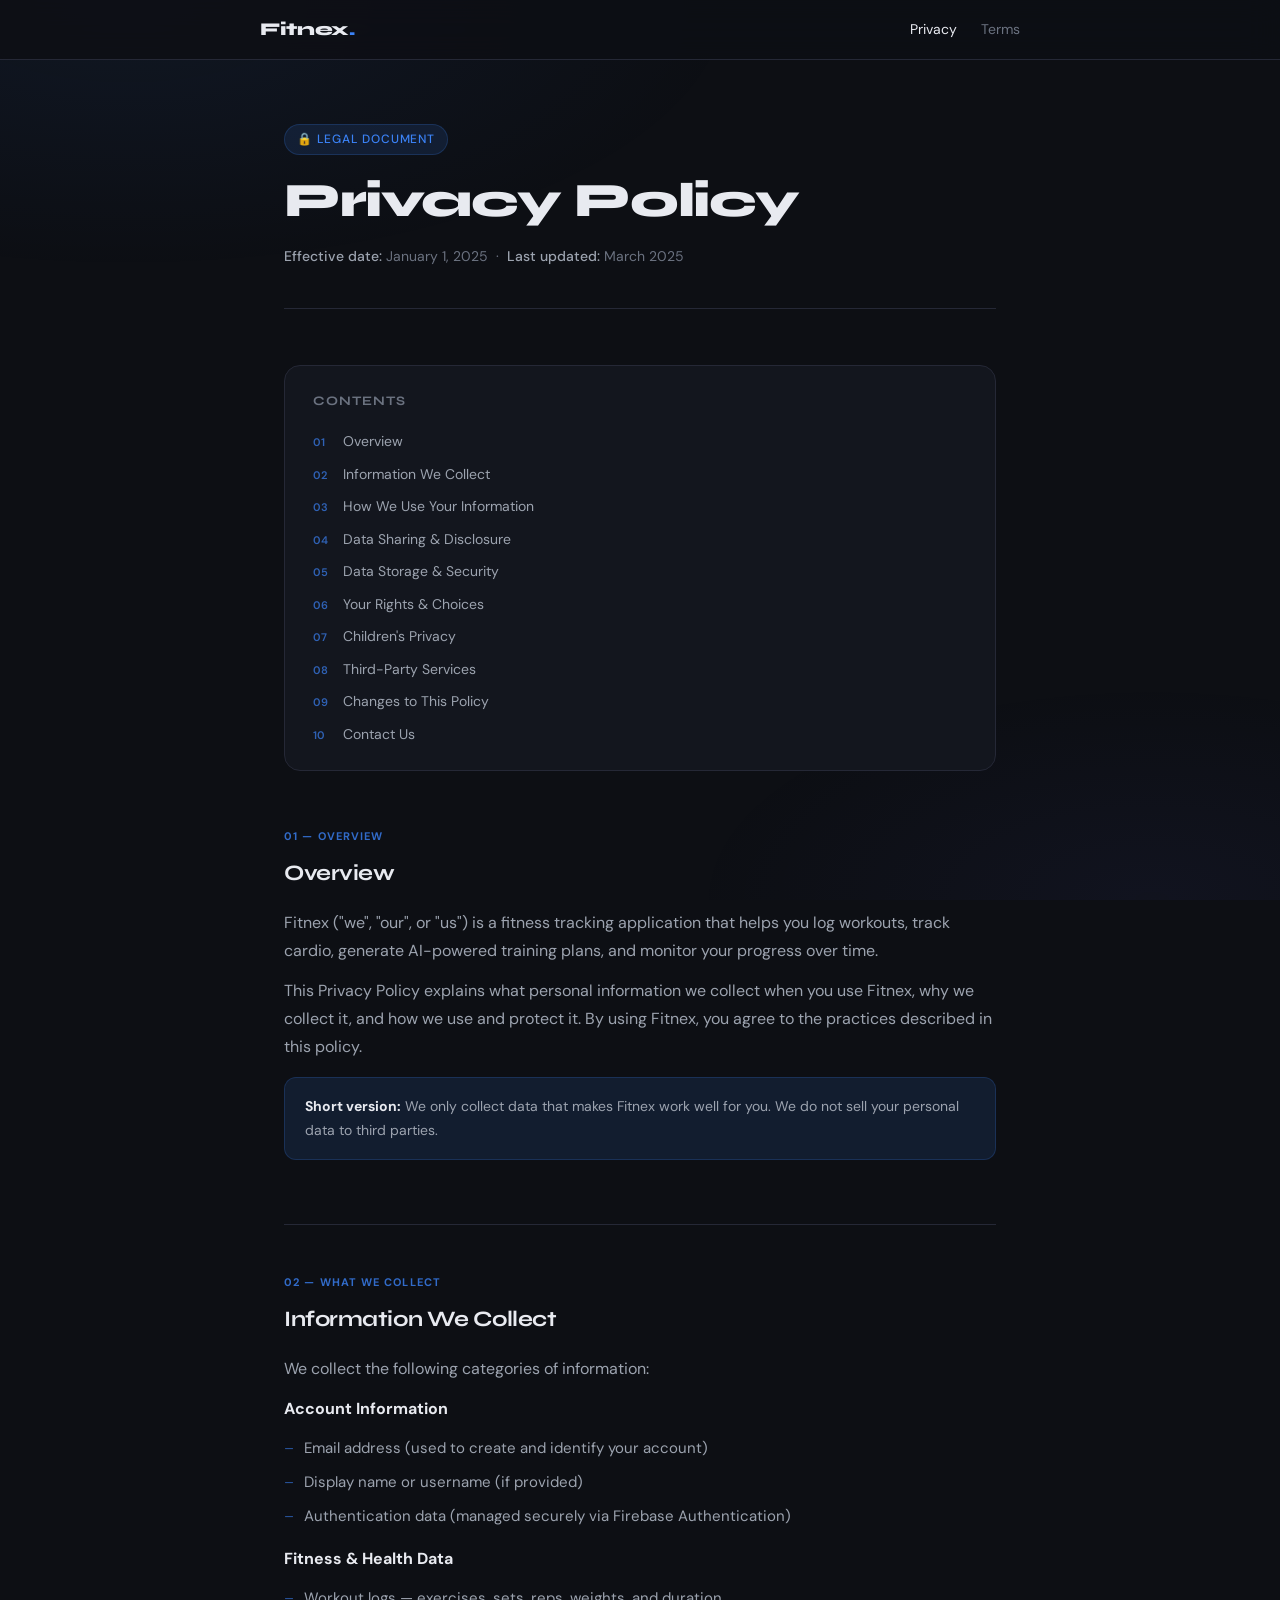
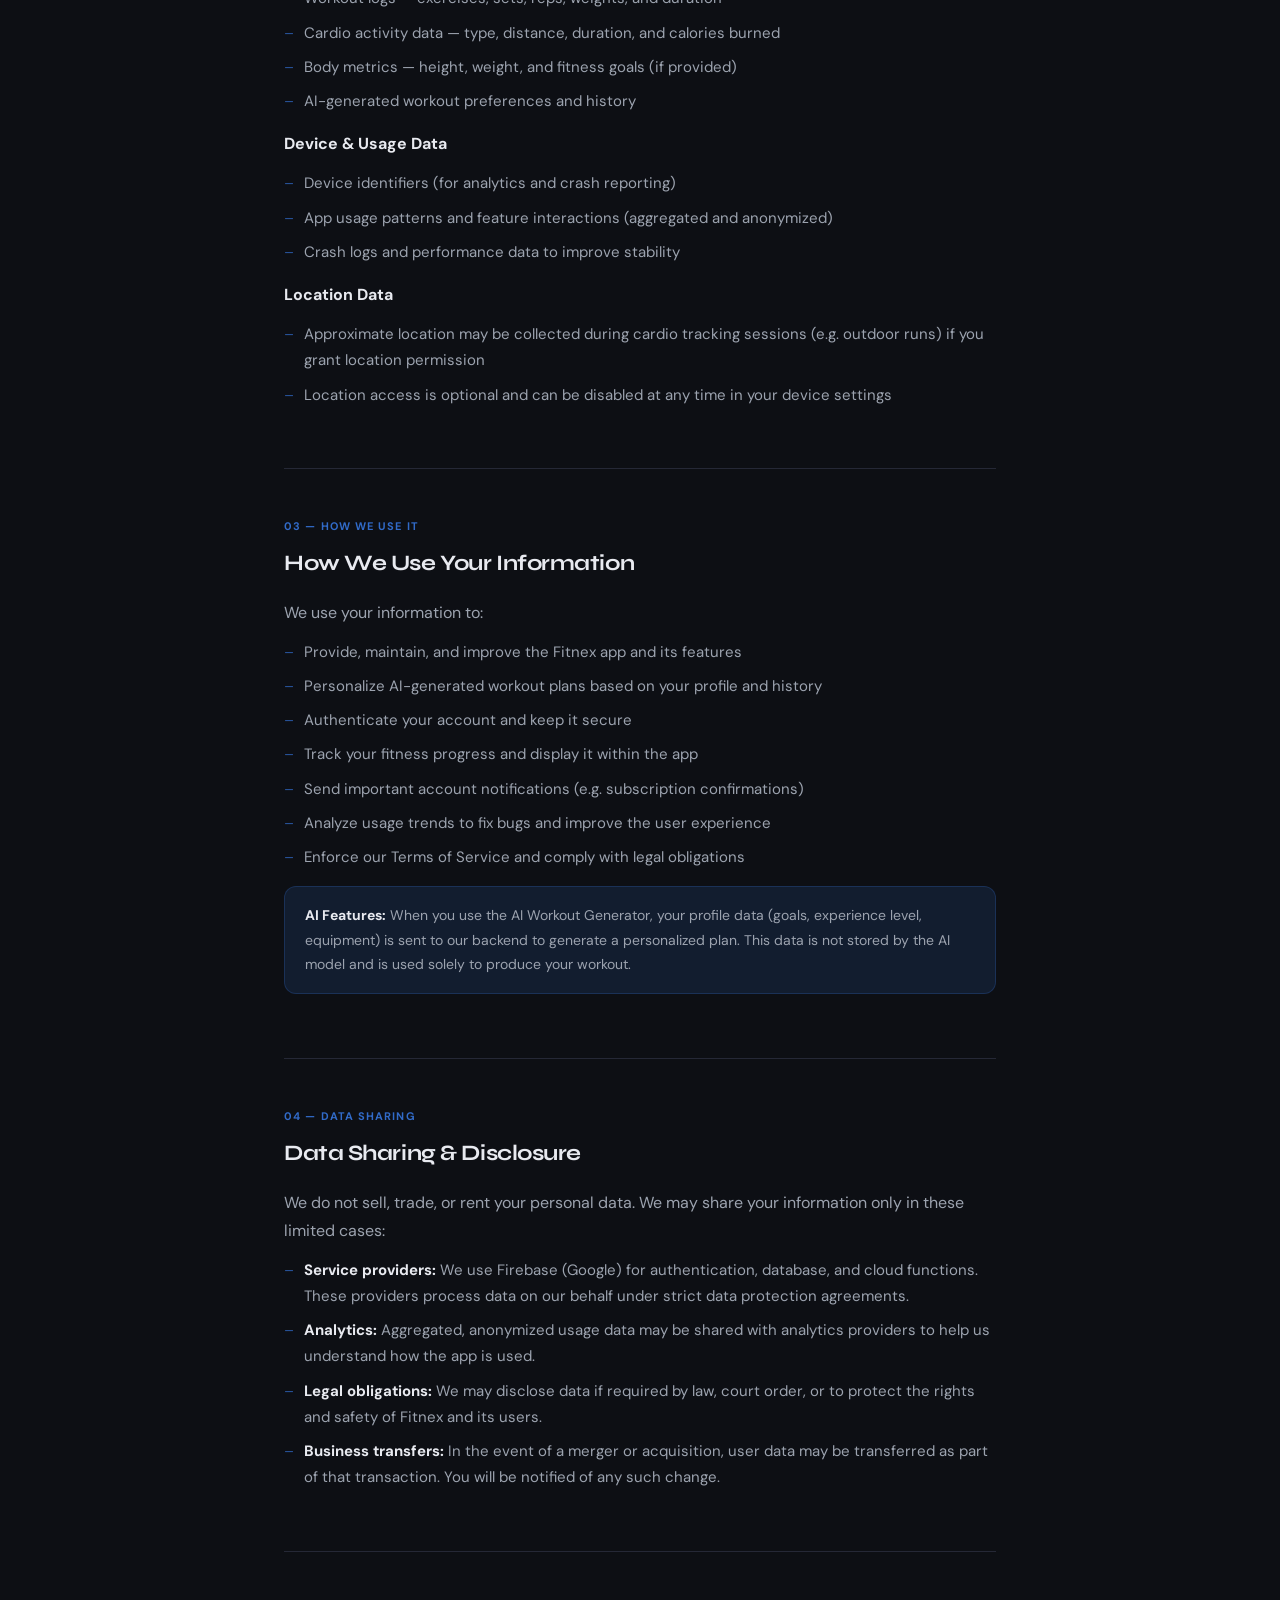
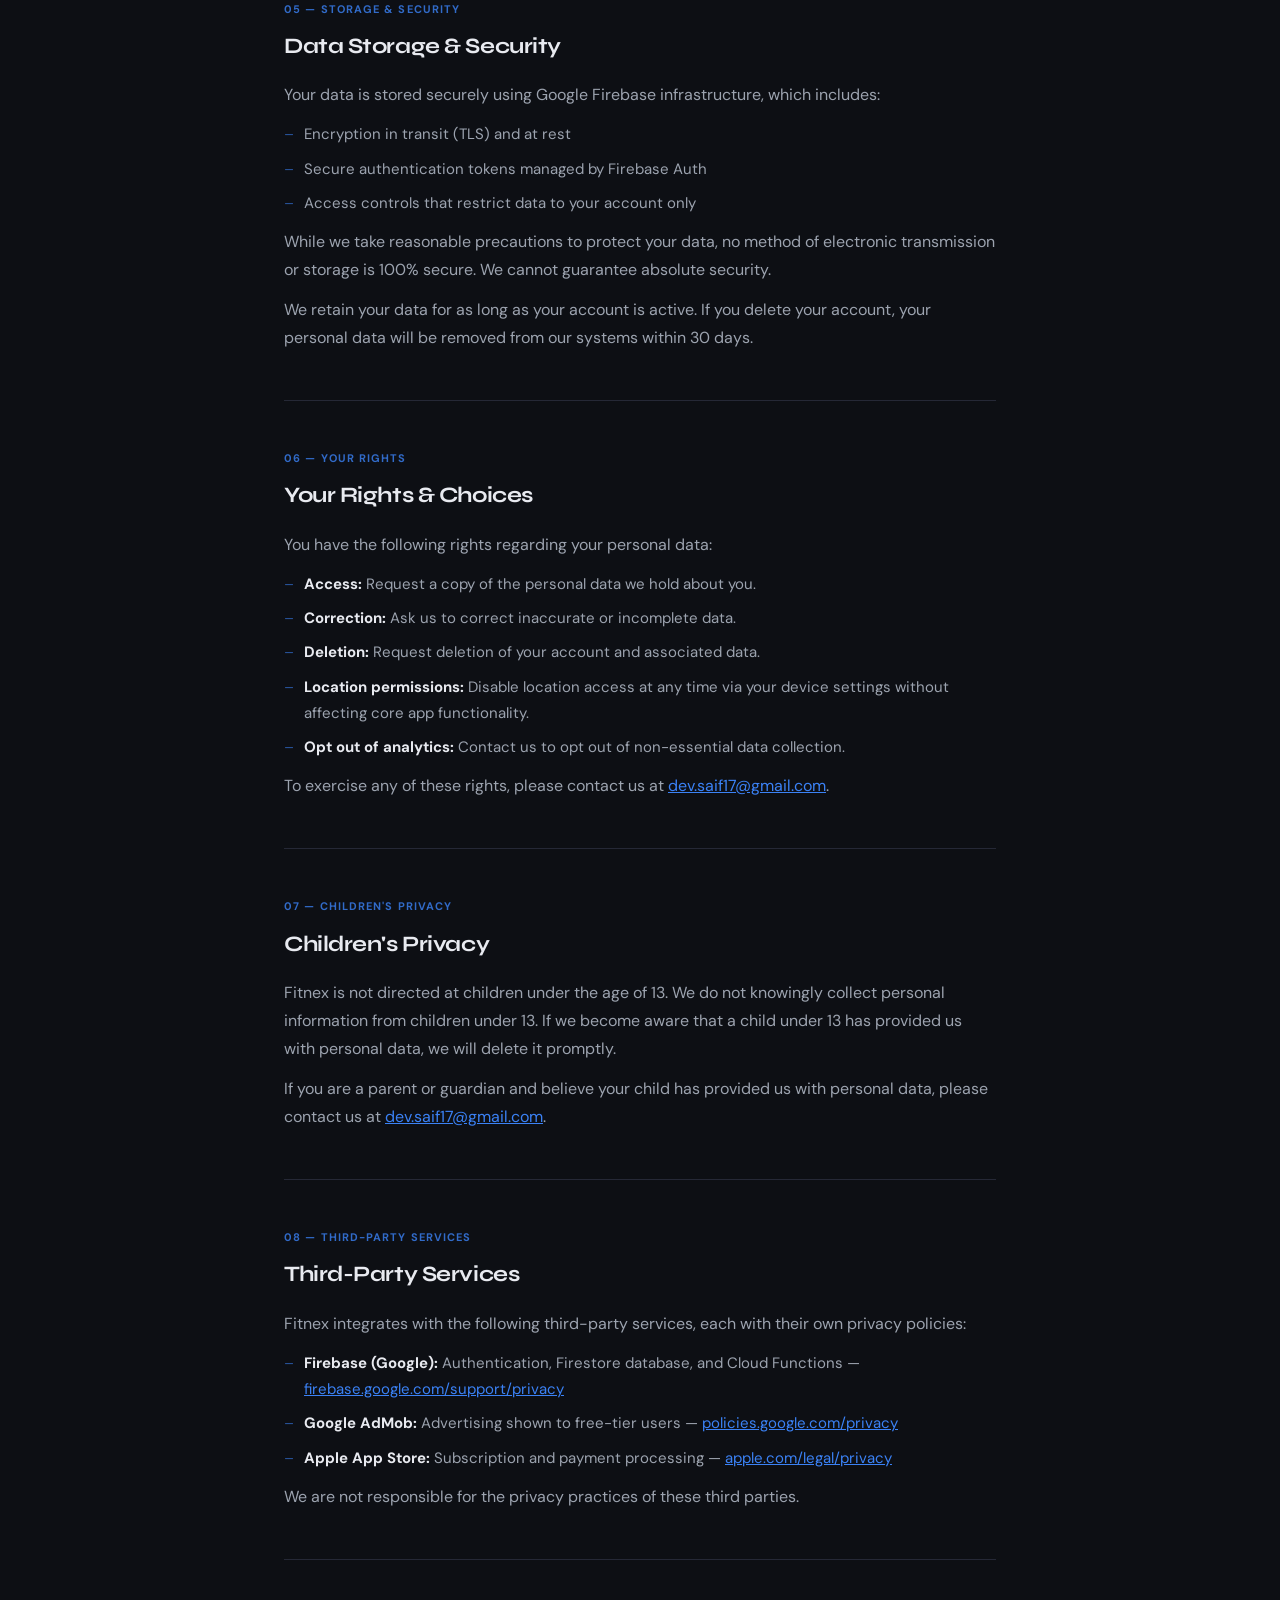
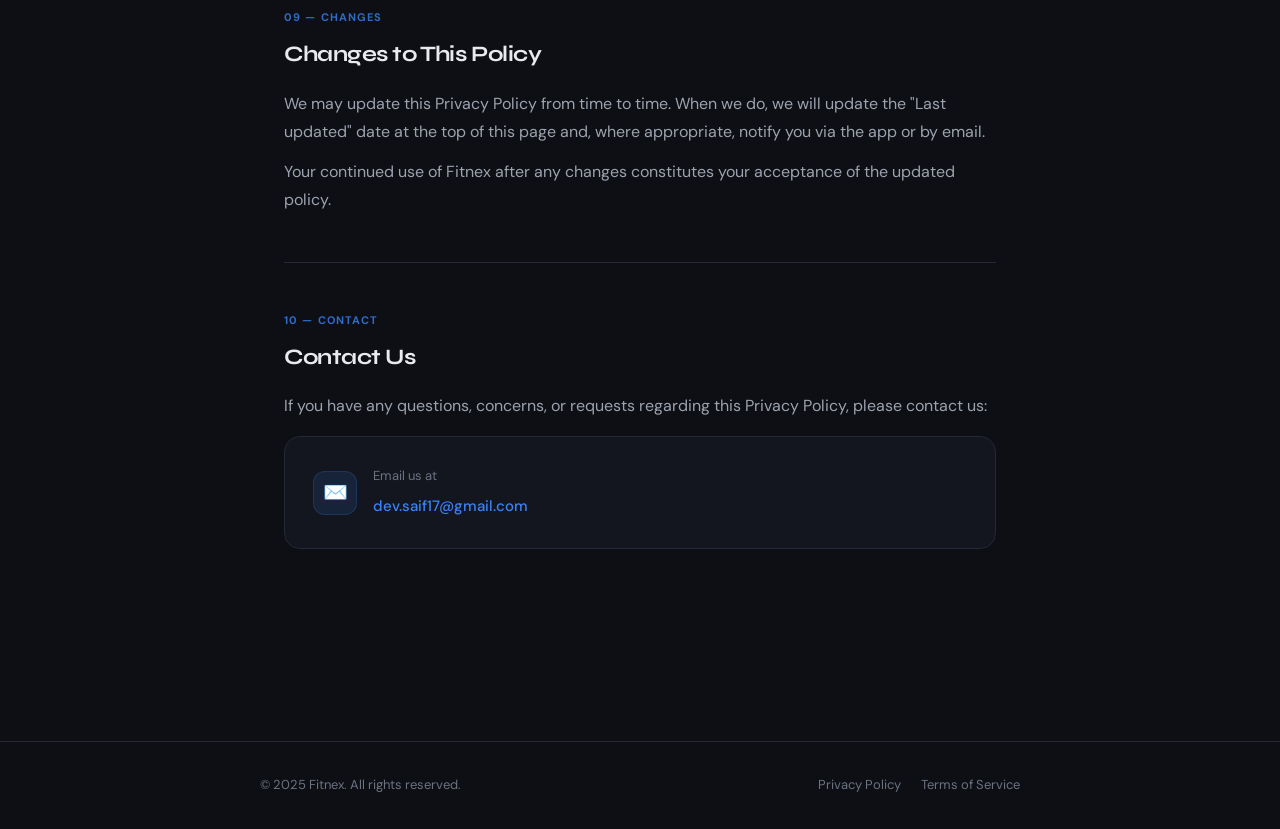
==== privacy-policy.html @ 41514ab8 "Add files via upload" ====
<!DOCTYPE html>
<html lang="en">
<head>
  <meta charset="UTF-8" />
  <meta name="viewport" content="width=device-width, initial-scale=1.0" />
  <title>Privacy Policy — Fitnex</title>
  <meta name="description" content="Fitnex Privacy Policy — how we collect, use, and protect your data." />
  <link rel="stylesheet" href="styles.css" />
</head>
<body>

<nav>
  <a href="index.html" class="nav-brand">Fitnex<span>.</span></a>
  <div class="nav-links">
    <a href="privacy-policy.html" class="active">Privacy</a>
    <a href="terms-of-service.html">Terms</a>
  </div>
</nav>

<main>
  <div class="page-header">
    <div class="tag">🔒 Legal Document</div>
    <h1>Privacy Policy</h1>
    <p class="meta">
      <strong>Effective date:</strong> January 1, 2025 &nbsp;·&nbsp;
      <strong>Last updated:</strong> March 2025
    </p>
  </div>

  <div class="toc">
    <p class="toc-title">Contents</p>
    <ol>
      <li><a href="#overview">Overview</a></li>
      <li><a href="#information-we-collect">Information We Collect</a></li>
      <li><a href="#how-we-use">How We Use Your Information</a></li>
      <li><a href="#data-sharing">Data Sharing &amp; Disclosure</a></li>
      <li><a href="#data-storage">Data Storage &amp; Security</a></li>
      <li><a href="#your-rights">Your Rights &amp; Choices</a></li>
      <li><a href="#children">Children's Privacy</a></li>
      <li><a href="#third-party">Third-Party Services</a></li>
      <li><a href="#changes">Changes to This Policy</a></li>
      <li><a href="#contact">Contact Us</a></li>
    </ol>
  </div>

  <!-- 1. Overview -->
  <div class="section" id="overview">
    <span class="section-number">01 — Overview</span>
    <h2>Overview</h2>
    <p>Fitnex ("we", "our", or "us") is a fitness tracking application that helps you log workouts, track cardio, generate AI-powered training plans, and monitor your progress over time.</p>
    <p>This Privacy Policy explains what personal information we collect when you use Fitnex, why we collect it, and how we use and protect it. By using Fitnex, you agree to the practices described in this policy.</p>
    <div class="highlight-box">
      <strong>Short version:</strong> We only collect data that makes Fitnex work well for you. We do not sell your personal data to third parties.
    </div>
  </div>

  <!-- 2. Information We Collect -->
  <div class="section" id="information-we-collect">
    <span class="section-number">02 — What We Collect</span>
    <h2>Information We Collect</h2>
    <p>We collect the following categories of information:</p>

    <p><strong style="color: var(--text);">Account Information</strong></p>
    <ul>
      <li>Email address (used to create and identify your account)</li>
      <li>Display name or username (if provided)</li>
      <li>Authentication data (managed securely via Firebase Authentication)</li>
    </ul>

    <p style="margin-top:16px;"><strong style="color: var(--text);">Fitness &amp; Health Data</strong></p>
    <ul>
      <li>Workout logs — exercises, sets, reps, weights, and duration</li>
      <li>Cardio activity data — type, distance, duration, and calories burned</li>
      <li>Body metrics — height, weight, and fitness goals (if provided)</li>
      <li>AI-generated workout preferences and history</li>
    </ul>

    <p style="margin-top:16px;"><strong style="color: var(--text);">Device &amp; Usage Data</strong></p>
    <ul>
      <li>Device identifiers (for analytics and crash reporting)</li>
      <li>App usage patterns and feature interactions (aggregated and anonymized)</li>
      <li>Crash logs and performance data to improve stability</li>
    </ul>

    <p style="margin-top:16px;"><strong style="color: var(--text);">Location Data</strong></p>
    <ul>
      <li>Approximate location may be collected during cardio tracking sessions (e.g. outdoor runs) if you grant location permission</li>
      <li>Location access is optional and can be disabled at any time in your device settings</li>
    </ul>
  </div>

  <!-- 3. How We Use -->
  <div class="section" id="how-we-use">
    <span class="section-number">03 — How We Use It</span>
    <h2>How We Use Your Information</h2>
    <p>We use your information to:</p>
    <ul>
      <li>Provide, maintain, and improve the Fitnex app and its features</li>
      <li>Personalize AI-generated workout plans based on your profile and history</li>
      <li>Authenticate your account and keep it secure</li>
      <li>Track your fitness progress and display it within the app</li>
      <li>Send important account notifications (e.g. subscription confirmations)</li>
      <li>Analyze usage trends to fix bugs and improve the user experience</li>
      <li>Enforce our Terms of Service and comply with legal obligations</li>
    </ul>
    <div class="highlight-box">
      <strong>AI Features:</strong> When you use the AI Workout Generator, your profile data (goals, experience level, equipment) is sent to our backend to generate a personalized plan. This data is not stored by the AI model and is used solely to produce your workout.
    </div>
  </div>

  <!-- 4. Data Sharing -->
  <div class="section" id="data-sharing">
    <span class="section-number">04 — Data Sharing</span>
    <h2>Data Sharing &amp; Disclosure</h2>
    <p>We do not sell, trade, or rent your personal data. We may share your information only in these limited cases:</p>
    <ul>
      <li><strong style="color:var(--text);">Service providers:</strong> We use Firebase (Google) for authentication, database, and cloud functions. These providers process data on our behalf under strict data protection agreements.</li>
      <li><strong style="color:var(--text);">Analytics:</strong> Aggregated, anonymized usage data may be shared with analytics providers to help us understand how the app is used.</li>
      <li><strong style="color:var(--text);">Legal obligations:</strong> We may disclose data if required by law, court order, or to protect the rights and safety of Fitnex and its users.</li>
      <li><strong style="color:var(--text);">Business transfers:</strong> In the event of a merger or acquisition, user data may be transferred as part of that transaction. You will be notified of any such change.</li>
    </ul>
  </div>

  <!-- 5. Data Storage & Security -->
  <div class="section" id="data-storage">
    <span class="section-number">05 — Storage &amp; Security</span>
    <h2>Data Storage &amp; Security</h2>
    <p>Your data is stored securely using Google Firebase infrastructure, which includes:</p>
    <ul>
      <li>Encryption in transit (TLS) and at rest</li>
      <li>Secure authentication tokens managed by Firebase Auth</li>
      <li>Access controls that restrict data to your account only</li>
    </ul>
    <p>While we take reasonable precautions to protect your data, no method of electronic transmission or storage is 100% secure. We cannot guarantee absolute security.</p>
    <p>We retain your data for as long as your account is active. If you delete your account, your personal data will be removed from our systems within 30 days.</p>
  </div>

  <!-- 6. Your Rights -->
  <div class="section" id="your-rights">
    <span class="section-number">06 — Your Rights</span>
    <h2>Your Rights &amp; Choices</h2>
    <p>You have the following rights regarding your personal data:</p>
    <ul>
      <li><strong style="color:var(--text);">Access:</strong> Request a copy of the personal data we hold about you.</li>
      <li><strong style="color:var(--text);">Correction:</strong> Ask us to correct inaccurate or incomplete data.</li>
      <li><strong style="color:var(--text);">Deletion:</strong> Request deletion of your account and associated data.</li>
      <li><strong style="color:var(--text);">Location permissions:</strong> Disable location access at any time via your device settings without affecting core app functionality.</li>
      <li><strong style="color:var(--text);">Opt out of analytics:</strong> Contact us to opt out of non-essential data collection.</li>
    </ul>
    <p>To exercise any of these rights, please contact us at <a href="mailto:dev.saif17@gmail.com" style="color:var(--accent);">dev.saif17@gmail.com</a>.</p>
  </div>

  <!-- 7. Children -->
  <div class="section" id="children">
    <span class="section-number">07 — Children's Privacy</span>
    <h2>Children's Privacy</h2>
    <p>Fitnex is not directed at children under the age of 13. We do not knowingly collect personal information from children under 13. If we become aware that a child under 13 has provided us with personal data, we will delete it promptly.</p>
    <p>If you are a parent or guardian and believe your child has provided us with personal data, please contact us at <a href="mailto:dev.saif17@gmail.com" style="color:var(--accent);">dev.saif17@gmail.com</a>.</p>
  </div>

  <!-- 8. Third-Party -->
  <div class="section" id="third-party">
    <span class="section-number">08 — Third-Party Services</span>
    <h2>Third-Party Services</h2>
    <p>Fitnex integrates with the following third-party services, each with their own privacy policies:</p>
    <ul>
      <li><strong style="color:var(--text);">Firebase (Google):</strong> Authentication, Firestore database, and Cloud Functions — <a href="https://firebase.google.com/support/privacy" target="_blank" style="color:var(--accent);">firebase.google.com/support/privacy</a></li>
      <li><strong style="color:var(--text);">Google AdMob:</strong> Advertising shown to free-tier users — <a href="https://policies.google.com/privacy" target="_blank" style="color:var(--accent);">policies.google.com/privacy</a></li>
      <li><strong style="color:var(--text);">Apple App Store:</strong> Subscription and payment processing — <a href="https://www.apple.com/legal/privacy/" target="_blank" style="color:var(--accent);">apple.com/legal/privacy</a></li>
    </ul>
    <p>We are not responsible for the privacy practices of these third parties.</p>
  </div>

  <!-- 9. Changes -->
  <div class="section" id="changes">
    <span class="section-number">09 — Changes</span>
    <h2>Changes to This Policy</h2>
    <p>We may update this Privacy Policy from time to time. When we do, we will update the "Last updated" date at the top of this page and, where appropriate, notify you via the app or by email.</p>
    <p>Your continued use of Fitnex after any changes constitutes your acceptance of the updated policy.</p>
  </div>

  <!-- 10. Contact -->
  <div class="section" id="contact">
    <span class="section-number">10 — Contact</span>
    <h2>Contact Us</h2>
    <p>If you have any questions, concerns, or requests regarding this Privacy Policy, please contact us:</p>
    <div class="contact-card">
      <div class="icon">✉️</div>
      <div class="info">
        <p>Email us at</p>
        <a href="mailto:dev.saif17@gmail.com">dev.saif17@gmail.com</a>
      </div>
    </div>
  </div>

</main>

<footer>
  <p>© 2025 Fitnex. All rights reserved.</p>
  <div class="footer-links">
    <a href="privacy-policy.html">Privacy Policy</a>
    <a href="terms-of-service.html">Terms of Service</a>
  </div>
</footer>

</body>
</html>
---- styles.css ----
@import url('https://fonts.googleapis.com/css2?family=Syne:wght@400;600;700;800&family=DM+Sans:wght@300;400;500&display=swap');

:root {
  --bg: #0d0f14;
  --surface: #13161e;
  --surface2: #1a1d27;
  --border: #252836;
  --accent: #3b82f6;
  --accent-dim: rgba(59,130,246,0.12);
  --text: #e8eaf0;
  --text-muted: #6b7280;
  --text-subtle: #9ca3af;
}

*, *::before, *::after { box-sizing: border-box; margin: 0; padding: 0; }

html { scroll-behavior: smooth; }

body {
  background: var(--bg);
  color: var(--text);
  font-family: 'DM Sans', sans-serif;
  font-size: 16px;
  line-height: 1.75;
  min-height: 100vh;
}

/* ── Background mesh ── */
body::before {
  content: '';
  position: fixed;
  inset: 0;
  background:
    radial-gradient(ellipse 80% 50% at 10% 0%, rgba(59,130,246,0.07) 0%, transparent 60%),
    radial-gradient(ellipse 60% 40% at 90% 100%, rgba(99,102,241,0.05) 0%, transparent 60%);
  pointer-events: none;
  z-index: 0;
}

/* ── Nav ── */
nav {
  position: sticky;
  top: 0;
  z-index: 100;
  background: rgba(13,15,20,0.85);
  backdrop-filter: blur(16px);
  border-bottom: 1px solid var(--border);
  padding: 0 max(24px, calc((100% - 760px) / 2));
  height: 60px;
  display: flex;
  align-items: center;
  justify-content: space-between;
}

.nav-brand {
  font-family: 'Syne', sans-serif;
  font-weight: 800;
  font-size: 18px;
  color: var(--text);
  text-decoration: none;
  letter-spacing: -0.02em;
}

.nav-brand span { color: var(--accent); }

.nav-links { display: flex; gap: 24px; }

.nav-links a {
  font-size: 14px;
  color: var(--text-muted);
  text-decoration: none;
  transition: color 0.2s;
}

.nav-links a:hover, .nav-links a.active { color: var(--text); }

/* ── Layout ── */
main {
  position: relative;
  z-index: 1;
  max-width: 760px;
  margin: 0 auto;
  padding: 64px 24px 96px;
}

/* ── Page header ── */
.page-header {
  margin-bottom: 56px;
  padding-bottom: 40px;
  border-bottom: 1px solid var(--border);
}

.page-header .tag {
  display: inline-flex;
  align-items: center;
  gap: 6px;
  font-size: 12px;
  font-weight: 500;
  letter-spacing: 0.08em;
  text-transform: uppercase;
  color: var(--accent);
  background: var(--accent-dim);
  border: 1px solid rgba(59,130,246,0.2);
  border-radius: 100px;
  padding: 4px 12px;
  margin-bottom: 20px;
}

.page-header h1 {
  font-family: 'Syne', sans-serif;
  font-size: clamp(32px, 5vw, 48px);
  font-weight: 800;
  letter-spacing: -0.03em;
  line-height: 1.1;
  color: var(--text);
  margin-bottom: 16px;
}

.page-header .meta {
  font-size: 14px;
  color: var(--text-muted);
}

.page-header .meta strong {
  color: var(--text-subtle);
  font-weight: 500;
}

/* ── TOC ── */
.toc {
  background: var(--surface);
  border: 1px solid var(--border);
  border-radius: 16px;
  padding: 24px 28px;
  margin-bottom: 56px;
}

.toc-title {
  font-family: 'Syne', sans-serif;
  font-size: 13px;
  font-weight: 700;
  letter-spacing: 0.08em;
  text-transform: uppercase;
  color: var(--text-muted);
  margin-bottom: 16px;
}

.toc ol {
  list-style: none;
  counter-reset: toc;
  display: flex;
  flex-direction: column;
  gap: 8px;
}

.toc ol li { counter-increment: toc; }

.toc ol li a {
  display: flex;
  align-items: baseline;
  gap: 10px;
  font-size: 14px;
  color: var(--text-subtle);
  text-decoration: none;
  transition: color 0.2s;
}

.toc ol li a::before {
  content: counter(toc, decimal-leading-zero);
  font-size: 11px;
  font-weight: 600;
  color: var(--accent);
  opacity: 0.7;
  min-width: 20px;
}

.toc ol li a:hover { color: var(--text); }

/* ── Sections ── */
.section {
  margin-bottom: 48px;
  padding-bottom: 48px;
  border-bottom: 1px solid var(--border);
  animation: fadeUp 0.4s ease both;
}

.section:last-child { border-bottom: none; }

@keyframes fadeUp {
  from { opacity: 0; transform: translateY(12px); }
  to   { opacity: 1; transform: translateY(0); }
}

.section-number {
  font-size: 11px;
  font-weight: 700;
  letter-spacing: 0.1em;
  text-transform: uppercase;
  color: var(--accent);
  opacity: 0.8;
  margin-bottom: 8px;
  display: block;
}

.section h2 {
  font-family: 'Syne', sans-serif;
  font-size: 22px;
  font-weight: 700;
  letter-spacing: -0.02em;
  color: var(--text);
  margin-bottom: 16px;
}

.section p {
  color: var(--text-subtle);
  margin-bottom: 12px;
}

.section p:last-child { margin-bottom: 0; }

.section ul, .section ol {
  padding-left: 0;
  list-style: none;
  display: flex;
  flex-direction: column;
  gap: 8px;
  margin: 12px 0;
}

.section ul li, .section ol li {
  color: var(--text-subtle);
  padding-left: 20px;
  position: relative;
  font-size: 15px;
}

.section ul li::before {
  content: '–';
  position: absolute;
  left: 0;
  color: var(--accent);
  opacity: 0.6;
}

.section ol { counter-reset: item; }
.section ol li { counter-increment: item; }
.section ol li::before {
  content: counter(item) '.';
  position: absolute;
  left: 0;
  color: var(--accent);
  opacity: 0.6;
  font-size: 13px;
  font-weight: 600;
}

/* ── Highlight box ── */
.highlight-box {
  background: var(--accent-dim);
  border: 1px solid rgba(59,130,246,0.2);
  border-radius: 12px;
  padding: 16px 20px;
  margin: 16px 0;
  font-size: 14px;
  color: var(--text-subtle);
}

.highlight-box strong { color: var(--text); }

/* ── Contact card ── */
.contact-card {
  background: var(--surface);
  border: 1px solid var(--border);
  border-radius: 16px;
  padding: 28px;
  margin-top: 16px;
  display: flex;
  align-items: center;
  gap: 16px;
}

.contact-card .icon {
  width: 44px;
  height: 44px;
  background: var(--accent-dim);
  border: 1px solid rgba(59,130,246,0.2);
  border-radius: 12px;
  display: flex;
  align-items: center;
  justify-content: center;
  flex-shrink: 0;
  font-size: 20px;
}

.contact-card .info { flex: 1; }

.contact-card .info p {
  font-size: 13px;
  color: var(--text-muted);
  margin-bottom: 4px !important;
}

.contact-card .info a {
  color: var(--accent);
  text-decoration: none;
  font-weight: 500;
  font-size: 15px;
}

.contact-card .info a:hover { text-decoration: underline; }

/* ── Footer ── */
footer {
  position: relative;
  z-index: 1;
  border-top: 1px solid var(--border);
  padding: 32px max(24px, calc((100% - 760px) / 2));
  display: flex;
  align-items: center;
  justify-content: space-between;
  flex-wrap: wrap;
  gap: 12px;
}

footer p { font-size: 13px; color: var(--text-muted); }

footer .footer-links { display: flex; gap: 20px; }

footer .footer-links a {
  font-size: 13px;
  color: var(--text-muted);
  text-decoration: none;
  transition: color 0.2s;
}

footer .footer-links a:hover { color: var(--text); }

/* ── Index page ── */
.hero {
  text-align: center;
  padding: 80px 0 64px;
}

.hero .logo-mark {
  width: 72px;
  height: 72px;
  background: linear-gradient(135deg, var(--accent), #6366f1);
  border-radius: 20px;
  margin: 0 auto 28px;
  display: flex;
  align-items: center;
  justify-content: center;
  font-size: 32px;
  box-shadow: 0 0 40px rgba(59,130,246,0.25);
}

.hero h1 {
  font-family: 'Syne', sans-serif;
  font-size: clamp(36px, 6vw, 56px);
  font-weight: 800;
  letter-spacing: -0.03em;
  margin-bottom: 16px;
}

.hero h1 span { color: var(--accent); }

.hero p {
  font-size: 17px;
  color: var(--text-muted);
  max-width: 440px;
  margin: 0 auto 48px;
}

.doc-grid {
  display: grid;
  grid-template-columns: repeat(auto-fit, minmax(280px, 1fr));
  gap: 20px;
  margin-bottom: 64px;
}

.doc-card {
  background: var(--surface);
  border: 1px solid var(--border);
  border-radius: 20px;
  padding: 32px;
  text-decoration: none;
  color: inherit;
  transition: border-color 0.2s, transform 0.2s, box-shadow 0.2s;
  display: block;
}

.doc-card:hover {
  border-color: rgba(59,130,246,0.4);
  transform: translateY(-3px);
  box-shadow: 0 12px 40px rgba(0,0,0,0.3);
}

.doc-card .card-icon {
  width: 48px;
  height: 48px;
  background: var(--accent-dim);
  border: 1px solid rgba(59,130,246,0.2);
  border-radius: 14px;
  display: flex;
  align-items: center;
  justify-content: center;
  font-size: 22px;
  margin-bottom: 20px;
}

.doc-card h2 {
  font-family: 'Syne', sans-serif;
  font-size: 20px;
  font-weight: 700;
  letter-spacing: -0.02em;
  margin-bottom: 8px;
}

.doc-card p {
  font-size: 14px;
  color: var(--text-muted);
  line-height: 1.6;
  margin-bottom: 24px;
}

.doc-card .card-link {
  font-size: 13px;
  font-weight: 600;
  color: var(--accent);
  display: flex;
  align-items: center;
  gap: 6px;
}

.doc-card .card-link::after { content: '→'; transition: transform 0.2s; }
.doc-card:hover .card-link::after { transform: translateX(4px); }

@media (max-width: 600px) {
  nav { padding: 0 16px; }
  main { padding: 40px 16px 80px; }
  footer { padding: 24px 16px; flex-direction: column; align-items: flex-start; }
}
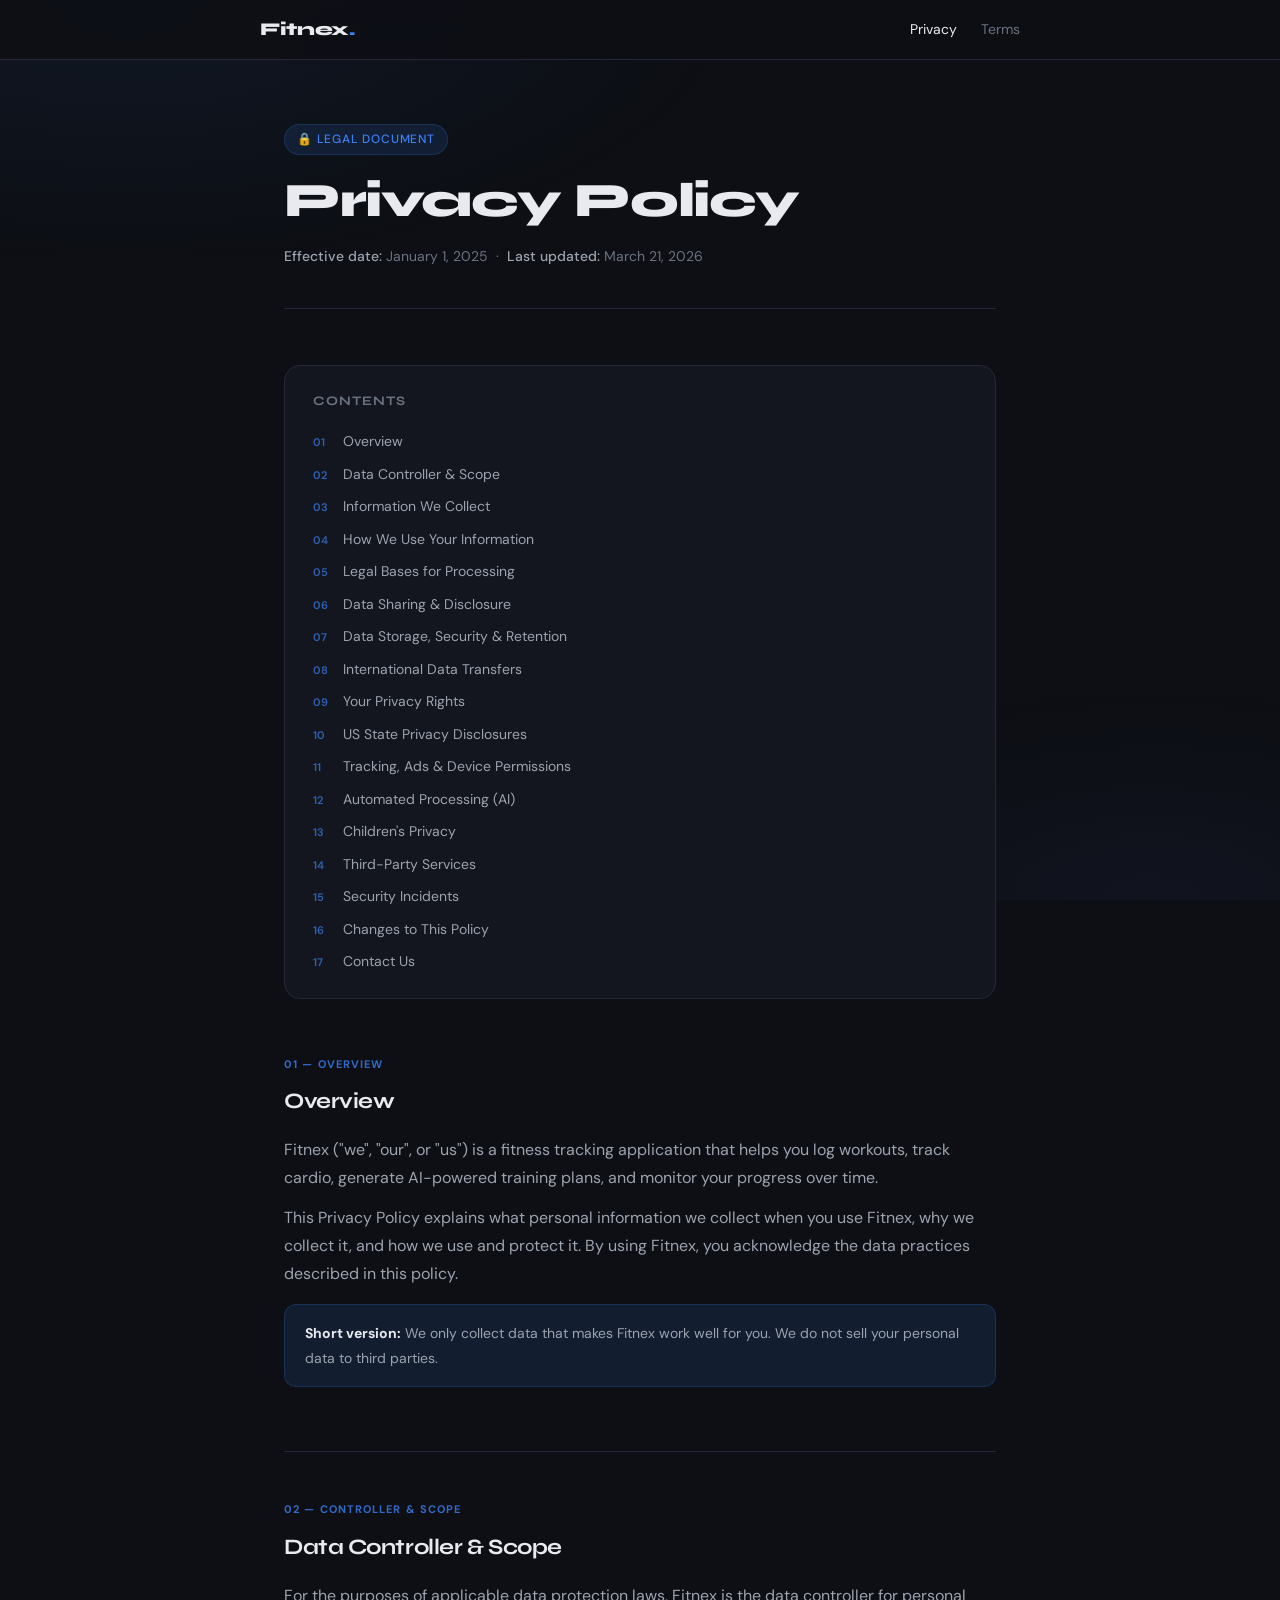
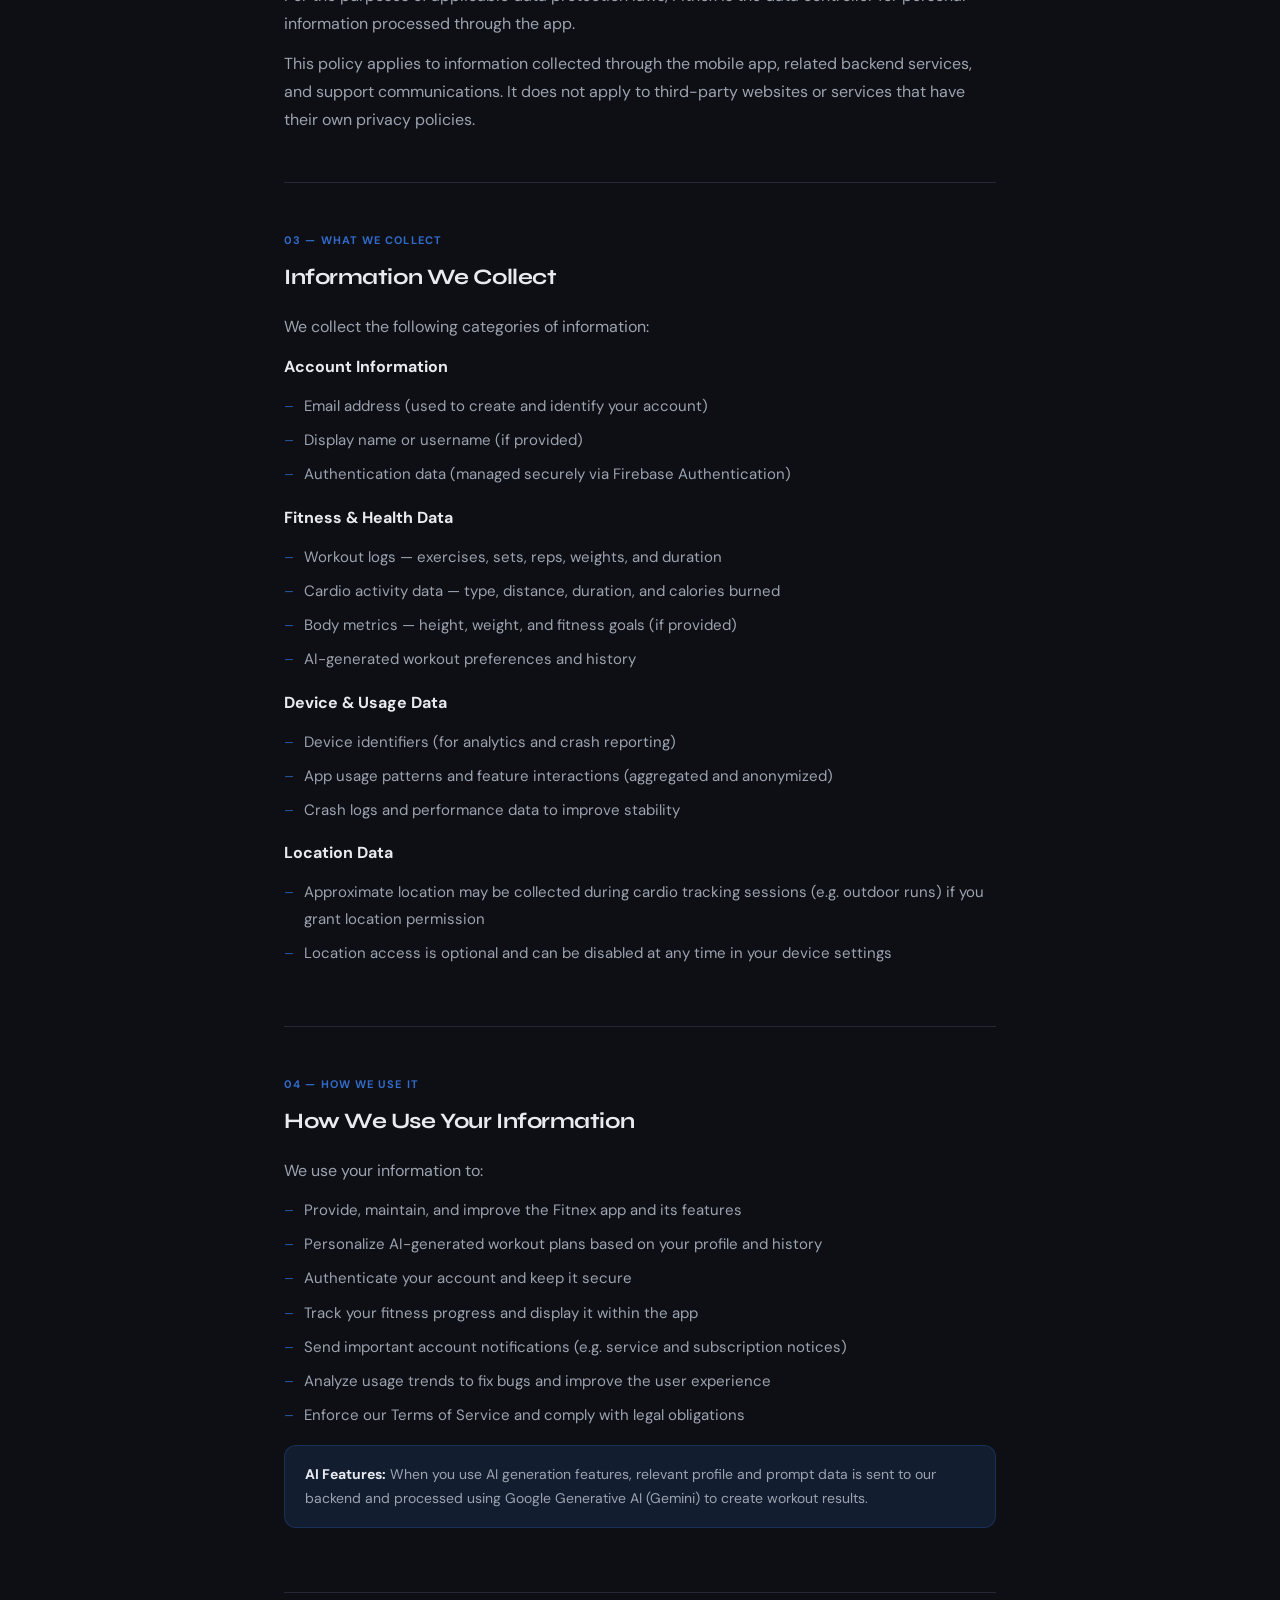
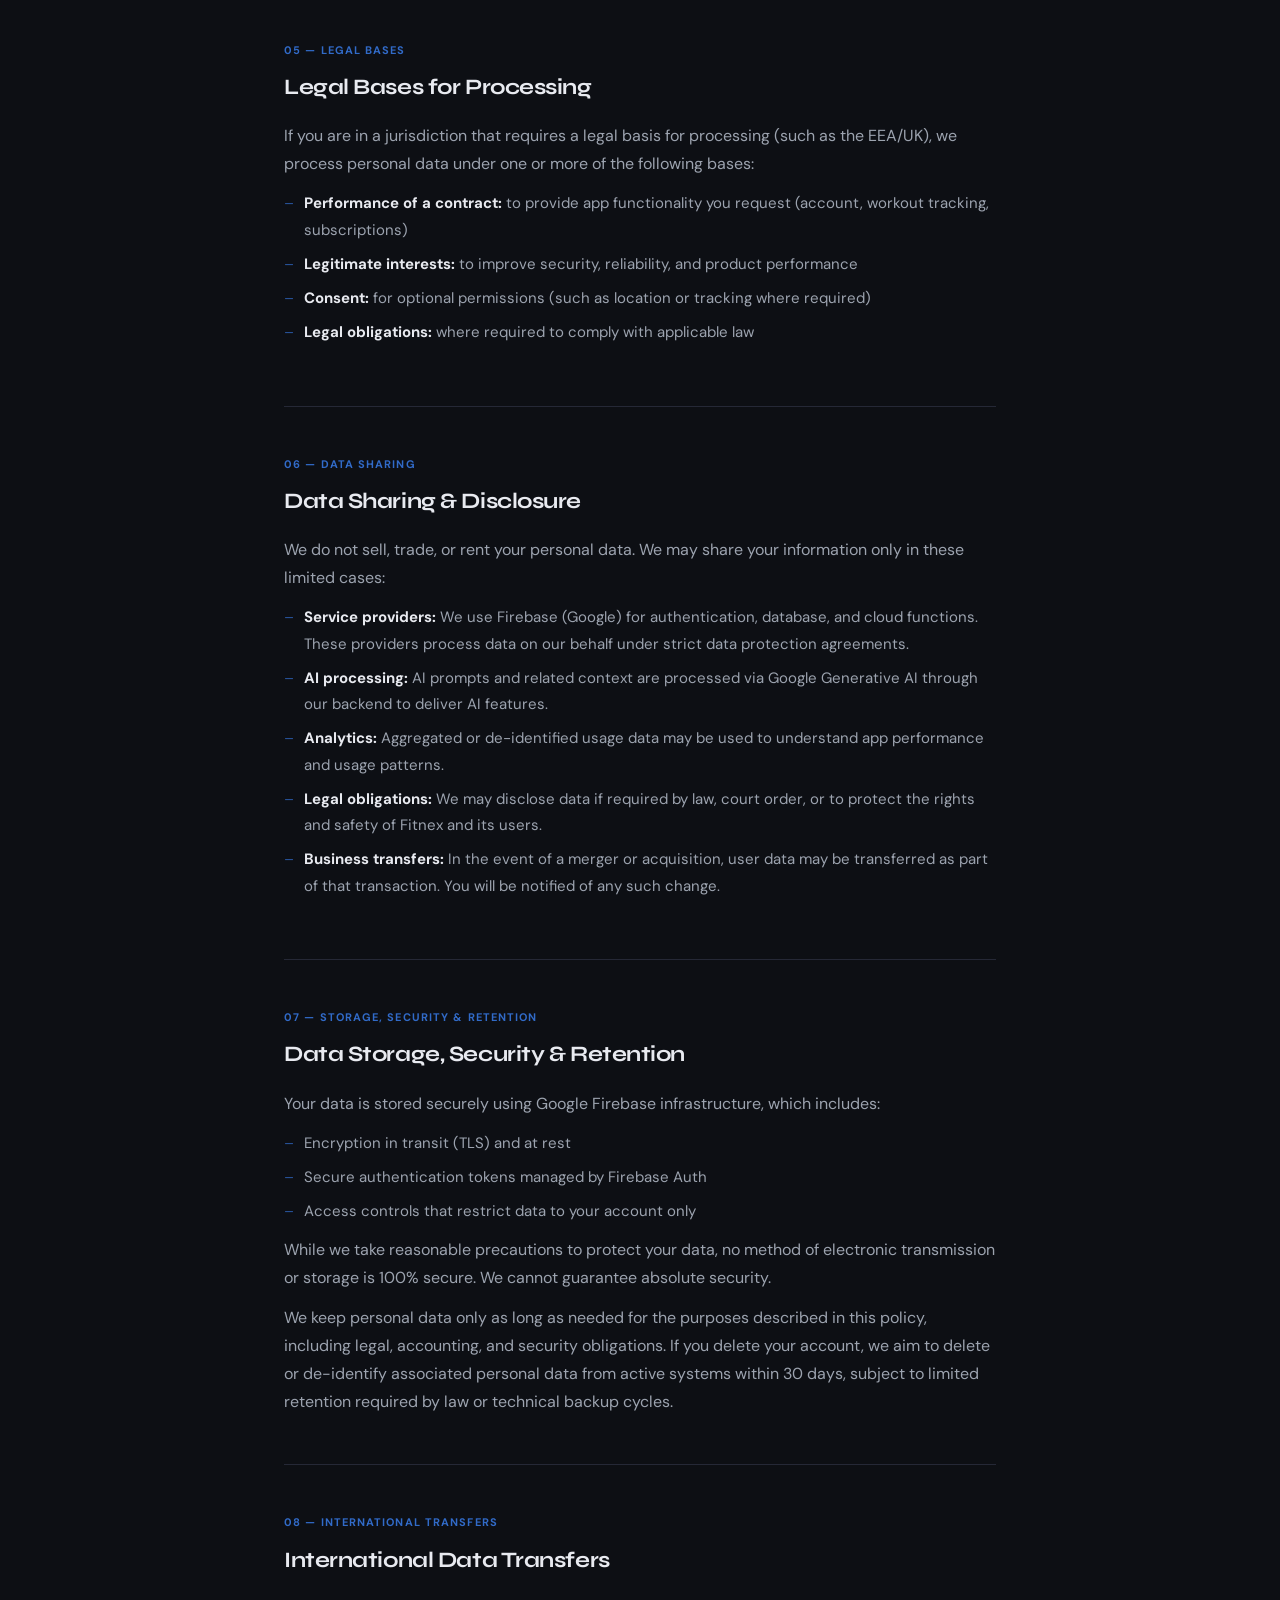
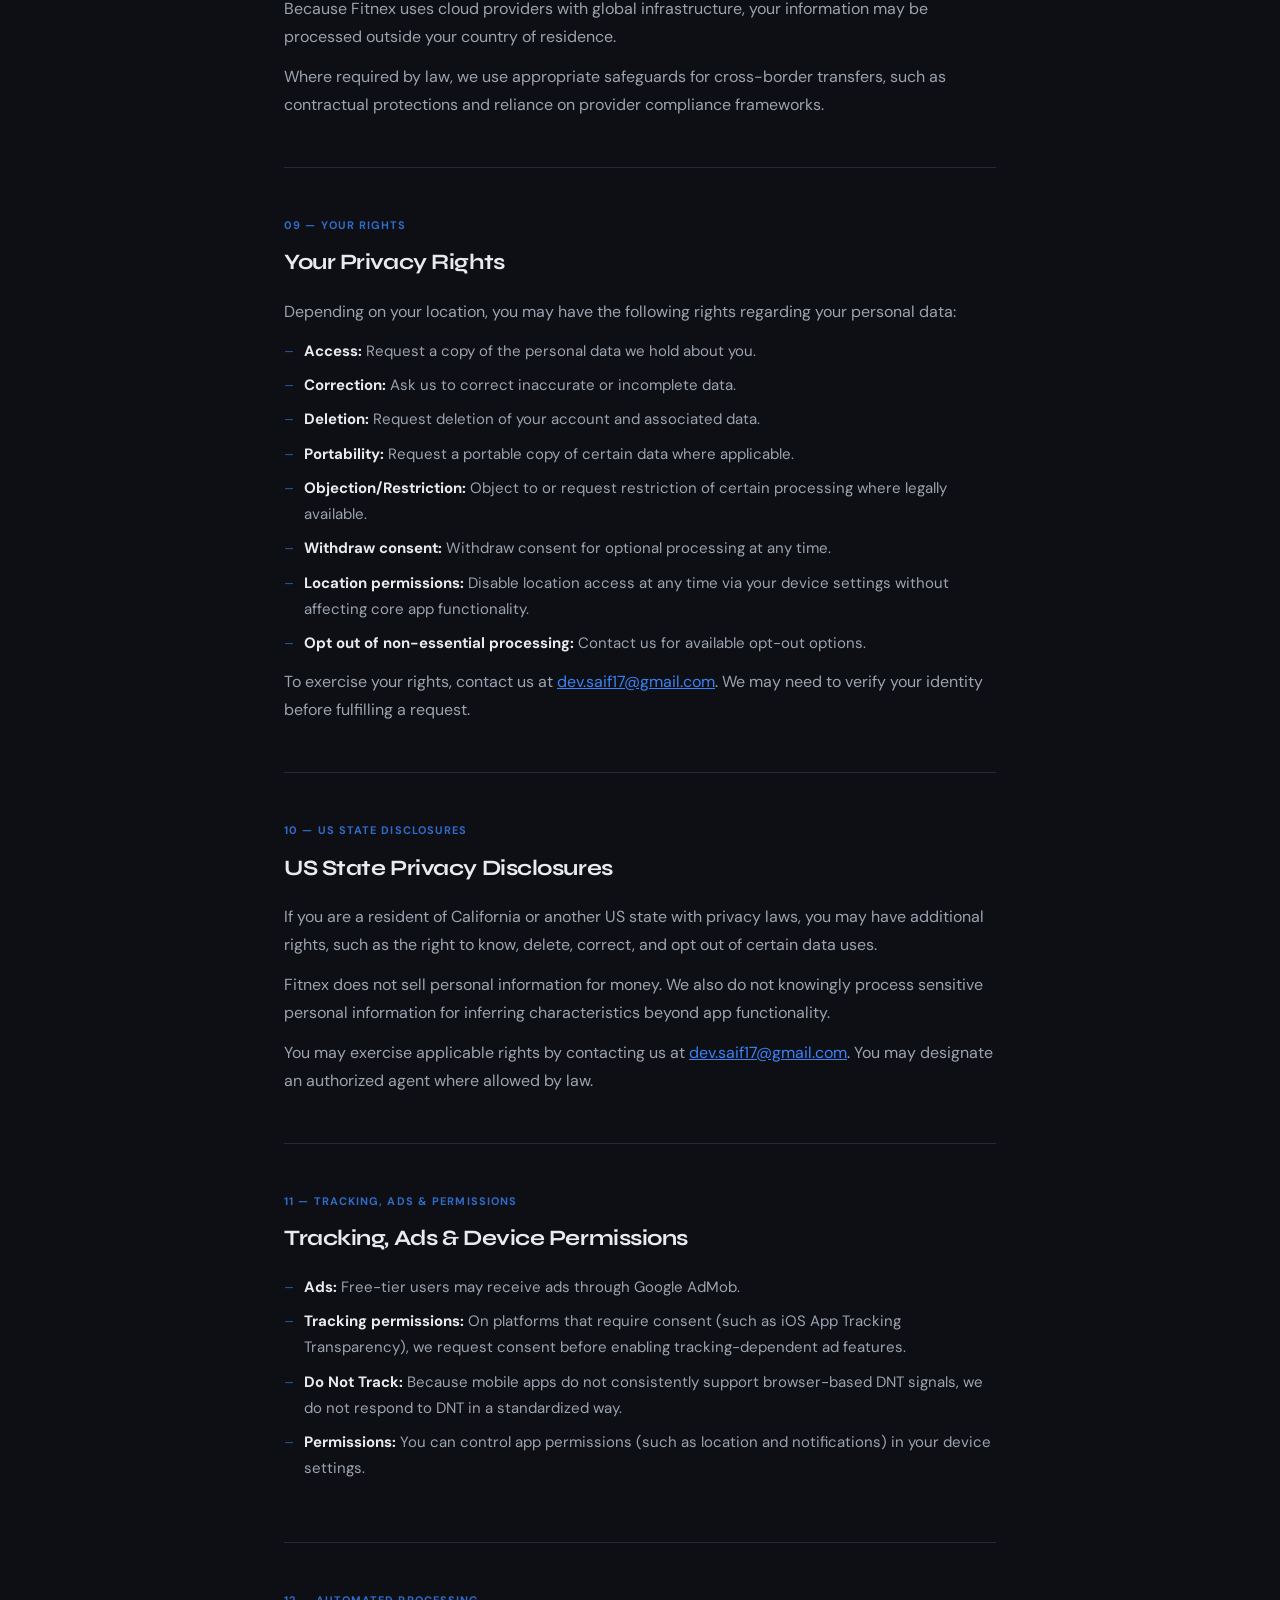
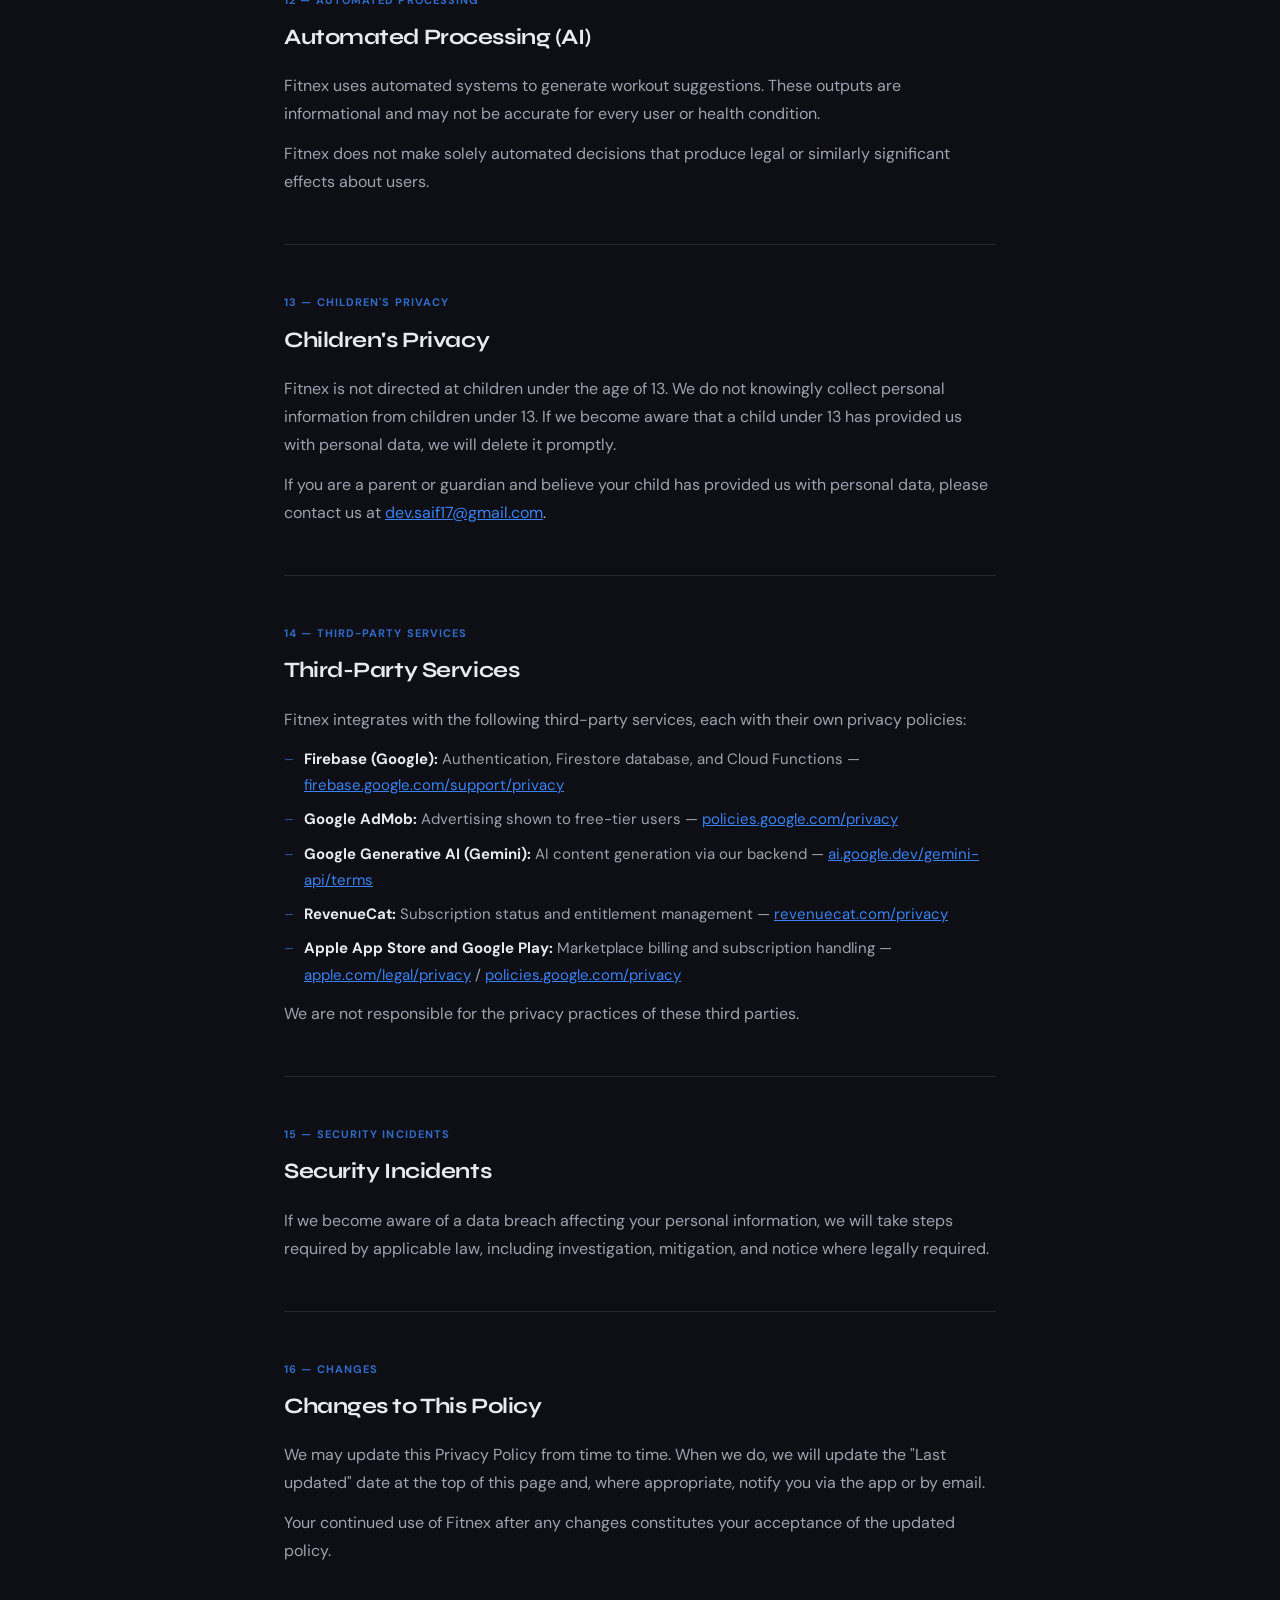
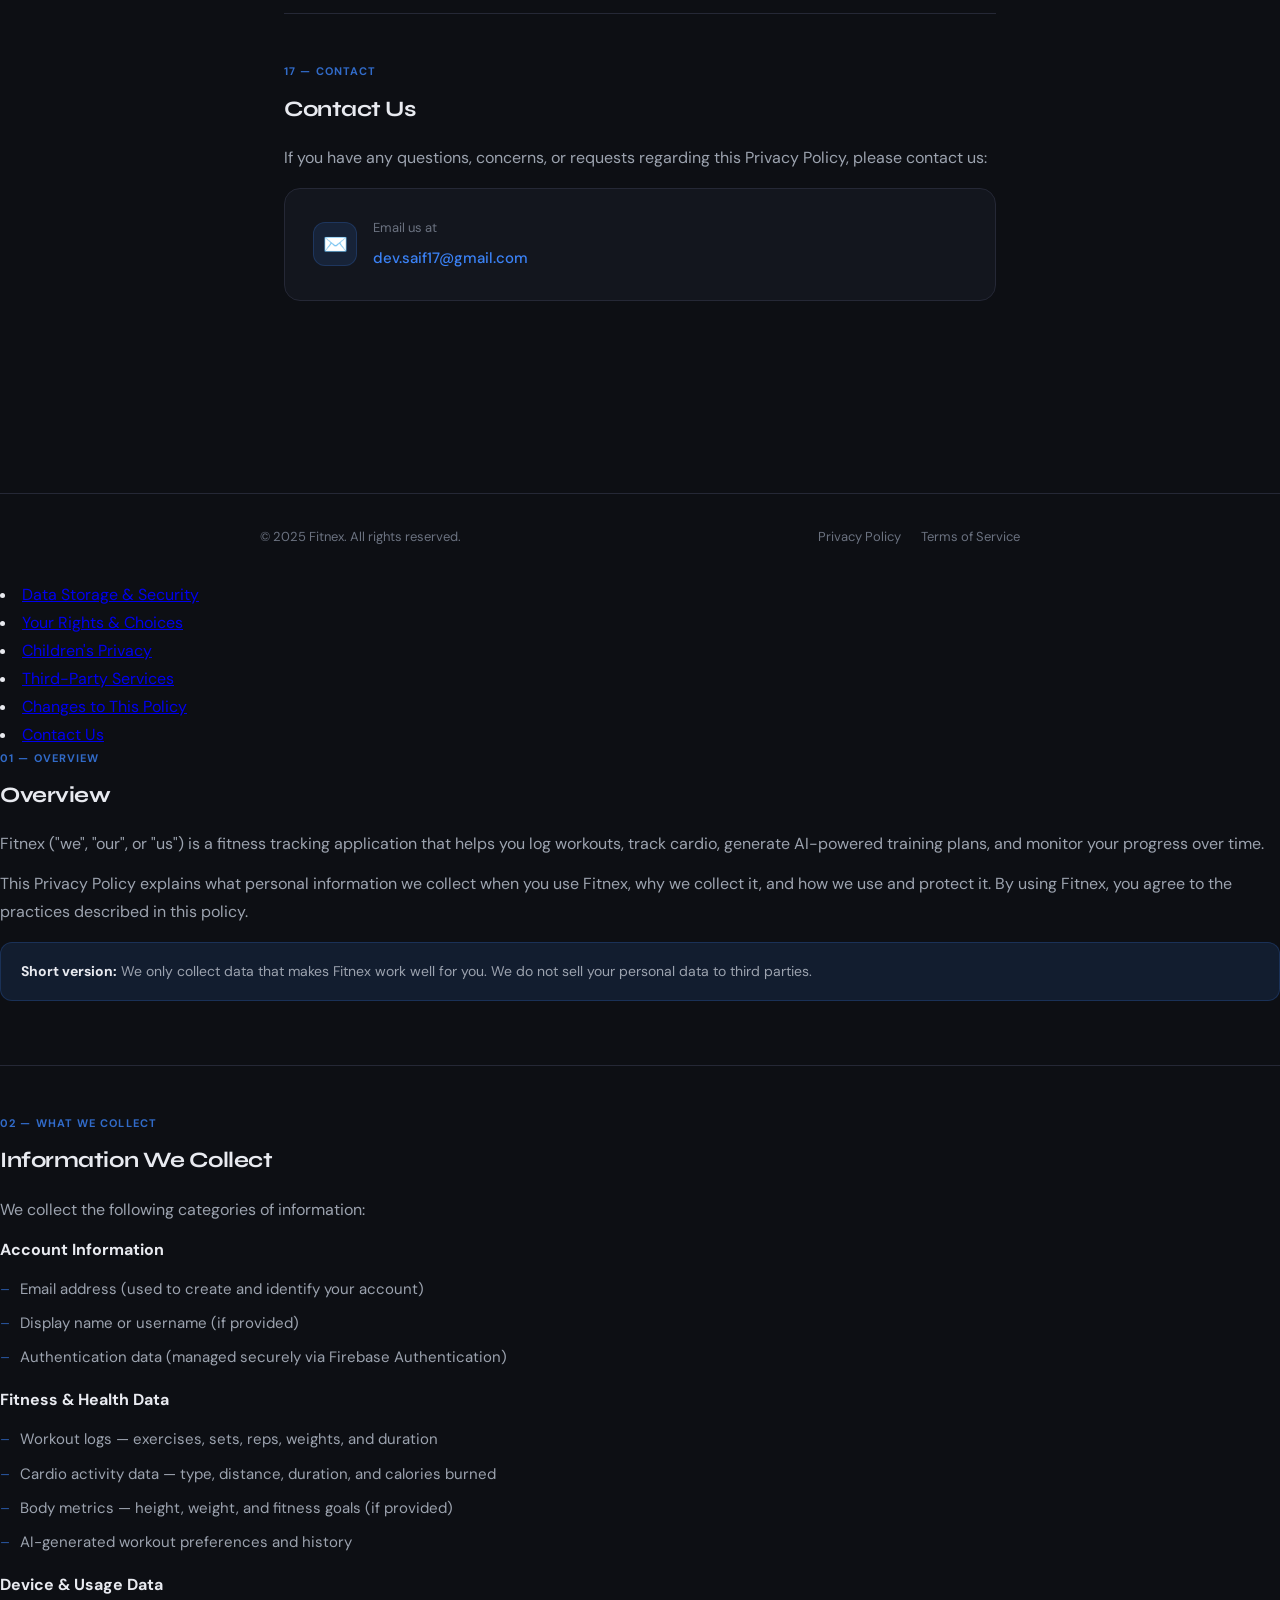
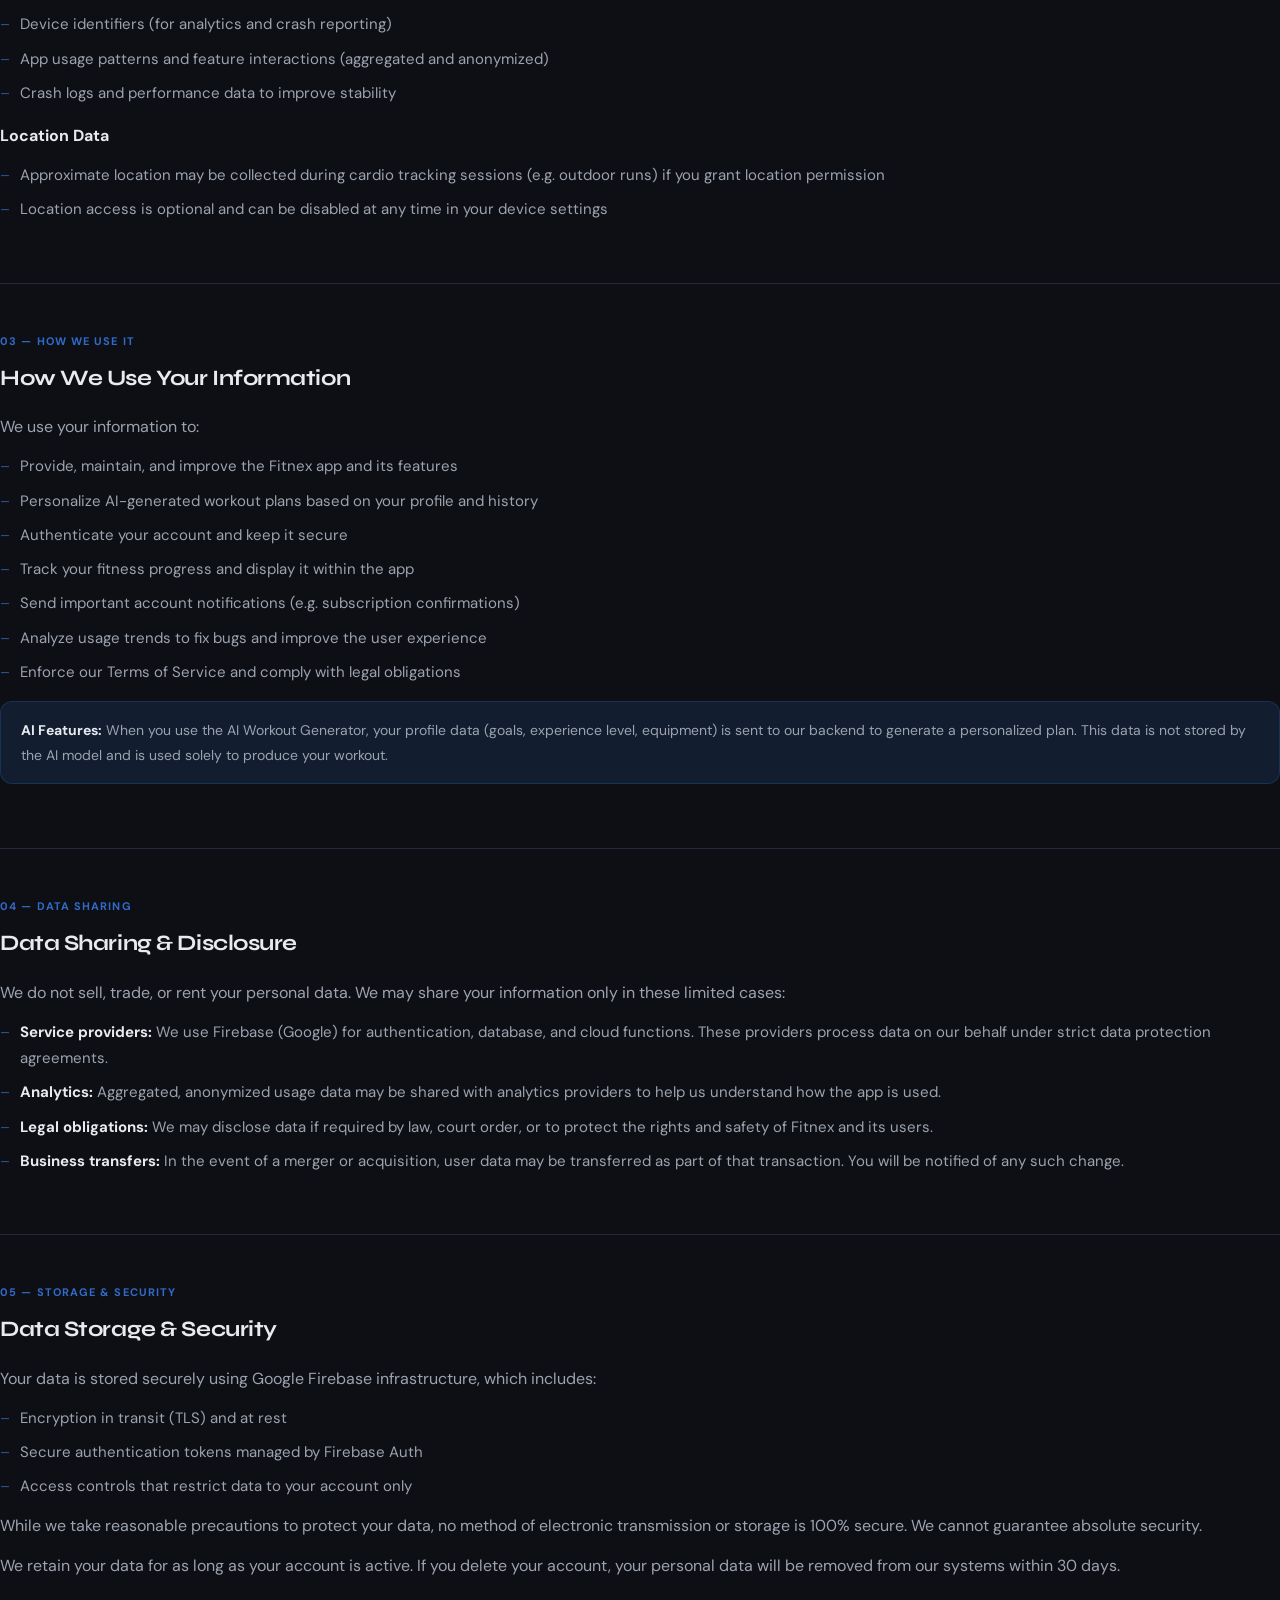
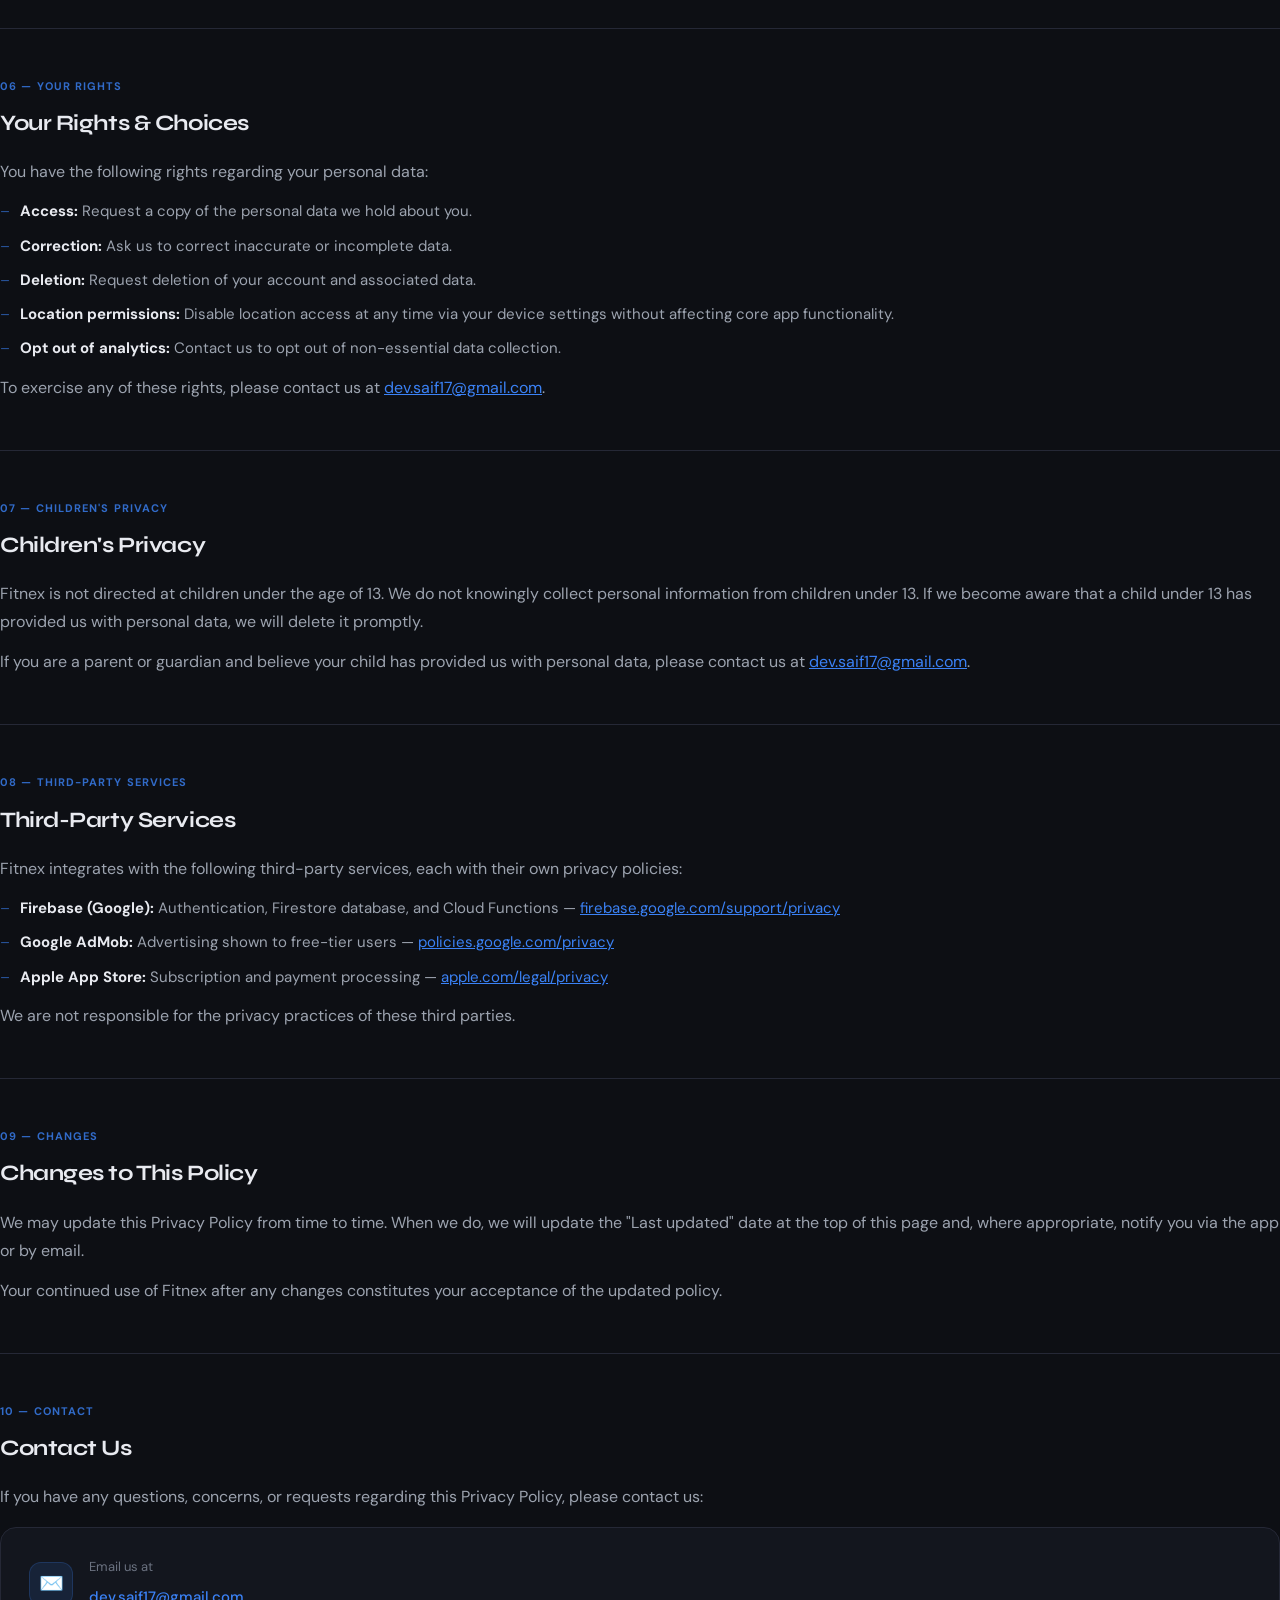
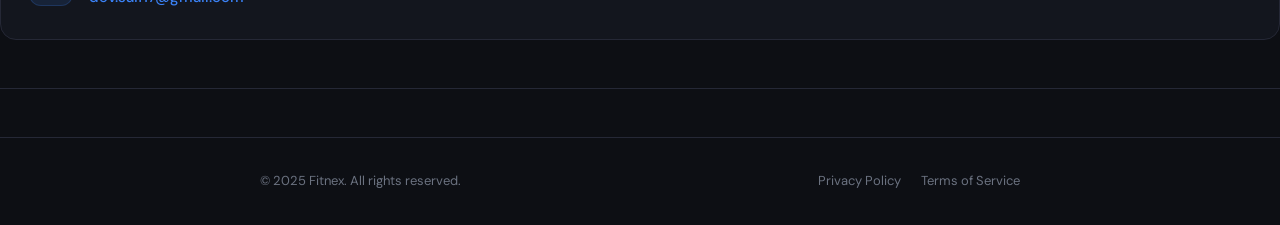
==== commit 9f62b34c: "Update last updated date in privacy policy" ====
--- a/privacy-policy.html
+++ b/privacy-policy.html
@@ -23,7 +23,7 @@
     <h1>Privacy Policy</h1>
     <p class="meta">
       <strong>Effective date:</strong> January 1, 2025 &nbsp;·&nbsp;
-      <strong>Last updated:</strong> March 2025
+      <strong>Last updated:</strong> March 21, 2026
     </p>
   </div>
 
@@ -31,9 +31,258 @@
     <p class="toc-title">Contents</p>
     <ol>
       <li><a href="#overview">Overview</a></li>
+      <li><a href="#controller">Data Controller &amp; Scope</a></li>
       <li><a href="#information-we-collect">Information We Collect</a></li>
       <li><a href="#how-we-use">How We Use Your Information</a></li>
+      <li><a href="#legal-bases">Legal Bases for Processing</a></li>
       <li><a href="#data-sharing">Data Sharing &amp; Disclosure</a></li>
+      <li><a href="#data-storage">Data Storage, Security &amp; Retention</a></li>
+      <li><a href="#international-transfers">International Data Transfers</a></li>
+      <li><a href="#your-rights">Your Privacy Rights</a></li>
+      <li><a href="#us-state-rights">US State Privacy Disclosures</a></li>
+      <li><a href="#tracking-ads">Tracking, Ads &amp; Device Permissions</a></li>
+      <li><a href="#automated-processing">Automated Processing (AI)</a></li>
+      <li><a href="#children">Children's Privacy</a></li>
+      <li><a href="#third-party">Third-Party Services</a></li>
+      <li><a href="#security-incidents">Security Incidents</a></li>
+      <li><a href="#changes">Changes to This Policy</a></li>
+      <li><a href="#contact">Contact Us</a></li>
+    </ol>
+  </div>
+
+  <!-- 1. Overview -->
+  <div class="section" id="overview">
+    <span class="section-number">01 — Overview</span>
+    <h2>Overview</h2>
+    <p>Fitnex ("we", "our", or "us") is a fitness tracking application that helps you log workouts, track cardio, generate AI-powered training plans, and monitor your progress over time.</p>
+    <p>This Privacy Policy explains what personal information we collect when you use Fitnex, why we collect it, and how we use and protect it. By using Fitnex, you acknowledge the data practices described in this policy.</p>
+    <div class="highlight-box">
+      <strong>Short version:</strong> We only collect data that makes Fitnex work well for you. We do not sell your personal data to third parties.
+    </div>
+  </div>
+
+  <!-- 2. Controller -->
+  <div class="section" id="controller">
+    <span class="section-number">02 — Controller &amp; Scope</span>
+    <h2>Data Controller &amp; Scope</h2>
+    <p>For the purposes of applicable data protection laws, Fitnex is the data controller for personal information processed through the app.</p>
+    <p>This policy applies to information collected through the mobile app, related backend services, and support communications. It does not apply to third-party websites or services that have their own privacy policies.</p>
+  </div>
+
+  <!-- 3. Information We Collect -->
+  <div class="section" id="information-we-collect">
+    <span class="section-number">03 — What We Collect</span>
+    <h2>Information We Collect</h2>
+    <p>We collect the following categories of information:</p>
+
+    <p><strong style="color: var(--text);">Account Information</strong></p>
+    <ul>
+      <li>Email address (used to create and identify your account)</li>
+      <li>Display name or username (if provided)</li>
+      <li>Authentication data (managed securely via Firebase Authentication)</li>
+    </ul>
+
+    <p style="margin-top:16px;"><strong style="color: var(--text);">Fitness &amp; Health Data</strong></p>
+    <ul>
+      <li>Workout logs — exercises, sets, reps, weights, and duration</li>
+      <li>Cardio activity data — type, distance, duration, and calories burned</li>
+      <li>Body metrics — height, weight, and fitness goals (if provided)</li>
+      <li>AI-generated workout preferences and history</li>
+    </ul>
+
+    <p style="margin-top:16px;"><strong style="color: var(--text);">Device &amp; Usage Data</strong></p>
+    <ul>
+      <li>Device identifiers (for analytics and crash reporting)</li>
+      <li>App usage patterns and feature interactions (aggregated and anonymized)</li>
+      <li>Crash logs and performance data to improve stability</li>
+    </ul>
+
+    <p style="margin-top:16px;"><strong style="color: var(--text);">Location Data</strong></p>
+    <ul>
+      <li>Approximate location may be collected during cardio tracking sessions (e.g. outdoor runs) if you grant location permission</li>
+      <li>Location access is optional and can be disabled at any time in your device settings</li>
+    </ul>
+  </div>
+
+  <!-- 4. How We Use -->
+  <div class="section" id="how-we-use">
+    <span class="section-number">04 — How We Use It</span>
+    <h2>How We Use Your Information</h2>
+    <p>We use your information to:</p>
+    <ul>
+      <li>Provide, maintain, and improve the Fitnex app and its features</li>
+      <li>Personalize AI-generated workout plans based on your profile and history</li>
+      <li>Authenticate your account and keep it secure</li>
+      <li>Track your fitness progress and display it within the app</li>
+      <li>Send important account notifications (e.g. service and subscription notices)</li>
+      <li>Analyze usage trends to fix bugs and improve the user experience</li>
+      <li>Enforce our Terms of Service and comply with legal obligations</li>
+    </ul>
+    <div class="highlight-box">
+      <strong>AI Features:</strong> When you use AI generation features, relevant profile and prompt data is sent to our backend and processed using Google Generative AI (Gemini) to create workout results.
+    </div>
+  </div>
+
+  <!-- 5. Legal Bases -->
+  <div class="section" id="legal-bases">
+    <span class="section-number">05 — Legal Bases</span>
+    <h2>Legal Bases for Processing</h2>
+    <p>If you are in a jurisdiction that requires a legal basis for processing (such as the EEA/UK), we process personal data under one or more of the following bases:</p>
+    <ul>
+      <li><strong style="color:var(--text);">Performance of a contract:</strong> to provide app functionality you request (account, workout tracking, subscriptions)</li>
+      <li><strong style="color:var(--text);">Legitimate interests:</strong> to improve security, reliability, and product performance</li>
+      <li><strong style="color:var(--text);">Consent:</strong> for optional permissions (such as location or tracking where required)</li>
+      <li><strong style="color:var(--text);">Legal obligations:</strong> where required to comply with applicable law</li>
+    </ul>
+  </div>
+
+  <!-- 6. Data Sharing -->
+  <div class="section" id="data-sharing">
+    <span class="section-number">06 — Data Sharing</span>
+    <h2>Data Sharing &amp; Disclosure</h2>
+    <p>We do not sell, trade, or rent your personal data. We may share your information only in these limited cases:</p>
+    <ul>
+      <li><strong style="color:var(--text);">Service providers:</strong> We use Firebase (Google) for authentication, database, and cloud functions. These providers process data on our behalf under strict data protection agreements.</li>
+      <li><strong style="color:var(--text);">AI processing:</strong> AI prompts and related context are processed via Google Generative AI through our backend to deliver AI features.</li>
+      <li><strong style="color:var(--text);">Analytics:</strong> Aggregated or de-identified usage data may be used to understand app performance and usage patterns.</li>
+      <li><strong style="color:var(--text);">Legal obligations:</strong> We may disclose data if required by law, court order, or to protect the rights and safety of Fitnex and its users.</li>
+      <li><strong style="color:var(--text);">Business transfers:</strong> In the event of a merger or acquisition, user data may be transferred as part of that transaction. You will be notified of any such change.</li>
+    </ul>
+  </div>
+
+  <!-- 7. Data Storage & Security -->
+  <div class="section" id="data-storage">
+    <span class="section-number">07 — Storage, Security &amp; Retention</span>
+    <h2>Data Storage, Security &amp; Retention</h2>
+    <p>Your data is stored securely using Google Firebase infrastructure, which includes:</p>
+    <ul>
+      <li>Encryption in transit (TLS) and at rest</li>
+      <li>Secure authentication tokens managed by Firebase Auth</li>
+      <li>Access controls that restrict data to your account only</li>
+    </ul>
+    <p>While we take reasonable precautions to protect your data, no method of electronic transmission or storage is 100% secure. We cannot guarantee absolute security.</p>
+    <p>We keep personal data only as long as needed for the purposes described in this policy, including legal, accounting, and security obligations. If you delete your account, we aim to delete or de-identify associated personal data from active systems within 30 days, subject to limited retention required by law or technical backup cycles.</p>
+  </div>
+
+  <!-- 8. International Transfers -->
+  <div class="section" id="international-transfers">
+    <span class="section-number">08 — International Transfers</span>
+    <h2>International Data Transfers</h2>
+    <p>Because Fitnex uses cloud providers with global infrastructure, your information may be processed outside your country of residence.</p>
+    <p>Where required by law, we use appropriate safeguards for cross-border transfers, such as contractual protections and reliance on provider compliance frameworks.</p>
+  </div>
+
+  <!-- 9. Your Rights -->
+  <div class="section" id="your-rights">
+    <span class="section-number">09 — Your Rights</span>
+    <h2>Your Privacy Rights</h2>
+    <p>Depending on your location, you may have the following rights regarding your personal data:</p>
+    <ul>
+      <li><strong style="color:var(--text);">Access:</strong> Request a copy of the personal data we hold about you.</li>
+      <li><strong style="color:var(--text);">Correction:</strong> Ask us to correct inaccurate or incomplete data.</li>
+      <li><strong style="color:var(--text);">Deletion:</strong> Request deletion of your account and associated data.</li>
+      <li><strong style="color:var(--text);">Portability:</strong> Request a portable copy of certain data where applicable.</li>
+      <li><strong style="color:var(--text);">Objection/Restriction:</strong> Object to or request restriction of certain processing where legally available.</li>
+      <li><strong style="color:var(--text);">Withdraw consent:</strong> Withdraw consent for optional processing at any time.</li>
+      <li><strong style="color:var(--text);">Location permissions:</strong> Disable location access at any time via your device settings without affecting core app functionality.</li>
+      <li><strong style="color:var(--text);">Opt out of non-essential processing:</strong> Contact us for available opt-out options.</li>
+    </ul>
+    <p>To exercise your rights, contact us at <a href="mailto:dev.saif17@gmail.com" style="color:var(--accent);">dev.saif17@gmail.com</a>. We may need to verify your identity before fulfilling a request.</p>
+  </div>
+
+  <!-- 10. US State Rights -->
+  <div class="section" id="us-state-rights">
+    <span class="section-number">10 — US State Disclosures</span>
+    <h2>US State Privacy Disclosures</h2>
+    <p>If you are a resident of California or another US state with privacy laws, you may have additional rights, such as the right to know, delete, correct, and opt out of certain data uses.</p>
+    <p>Fitnex does not sell personal information for money. We also do not knowingly process sensitive personal information for inferring characteristics beyond app functionality.</p>
+    <p>You may exercise applicable rights by contacting us at <a href="mailto:dev.saif17@gmail.com" style="color:var(--accent);">dev.saif17@gmail.com</a>. You may designate an authorized agent where allowed by law.</p>
+  </div>
+
+  <!-- 11. Tracking and Ads -->
+  <div class="section" id="tracking-ads">
+    <span class="section-number">11 — Tracking, Ads &amp; Permissions</span>
+    <h2>Tracking, Ads &amp; Device Permissions</h2>
+    <ul>
+      <li><strong style="color:var(--text);">Ads:</strong> Free-tier users may receive ads through Google AdMob.</li>
+      <li><strong style="color:var(--text);">Tracking permissions:</strong> On platforms that require consent (such as iOS App Tracking Transparency), we request consent before enabling tracking-dependent ad features.</li>
+      <li><strong style="color:var(--text);">Do Not Track:</strong> Because mobile apps do not consistently support browser-based DNT signals, we do not respond to DNT in a standardized way.</li>
+      <li><strong style="color:var(--text);">Permissions:</strong> You can control app permissions (such as location and notifications) in your device settings.</li>
+    </ul>
+  </div>
+
+  <!-- 12. Automated Processing -->
+  <div class="section" id="automated-processing">
+    <span class="section-number">12 — Automated Processing</span>
+    <h2>Automated Processing (AI)</h2>
+    <p>Fitnex uses automated systems to generate workout suggestions. These outputs are informational and may not be accurate for every user or health condition.</p>
+    <p>Fitnex does not make solely automated decisions that produce legal or similarly significant effects about users.</p>
+  </div>
+
+  <!-- 13. Children -->
+  <div class="section" id="children">
+    <span class="section-number">13 — Children's Privacy</span>
+    <h2>Children's Privacy</h2>
+    <p>Fitnex is not directed at children under the age of 13. We do not knowingly collect personal information from children under 13. If we become aware that a child under 13 has provided us with personal data, we will delete it promptly.</p>
+    <p>If you are a parent or guardian and believe your child has provided us with personal data, please contact us at <a href="mailto:dev.saif17@gmail.com" style="color:var(--accent);">dev.saif17@gmail.com</a>.</p>
+  </div>
+
+  <!-- 14. Third-Party -->
+  <div class="section" id="third-party">
+    <span class="section-number">14 — Third-Party Services</span>
+    <h2>Third-Party Services</h2>
+    <p>Fitnex integrates with the following third-party services, each with their own privacy policies:</p>
+    <ul>
+      <li><strong style="color:var(--text);">Firebase (Google):</strong> Authentication, Firestore database, and Cloud Functions — <a href="https://firebase.google.com/support/privacy" target="_blank" rel="noopener noreferrer" style="color:var(--accent);">firebase.google.com/support/privacy</a></li>
+      <li><strong style="color:var(--text);">Google AdMob:</strong> Advertising shown to free-tier users — <a href="https://policies.google.com/privacy" target="_blank" rel="noopener noreferrer" style="color:var(--accent);">policies.google.com/privacy</a></li>
+      <li><strong style="color:var(--text);">Google Generative AI (Gemini):</strong> AI content generation via our backend — <a href="https://ai.google.dev/gemini-api/terms" target="_blank" rel="noopener noreferrer" style="color:var(--accent);">ai.google.dev/gemini-api/terms</a></li>
+      <li><strong style="color:var(--text);">RevenueCat:</strong> Subscription status and entitlement management — <a href="https://www.revenuecat.com/privacy" target="_blank" rel="noopener noreferrer" style="color:var(--accent);">revenuecat.com/privacy</a></li>
+      <li><strong style="color:var(--text);">Apple App Store and Google Play:</strong> Marketplace billing and subscription handling — <a href="https://www.apple.com/legal/privacy/" target="_blank" rel="noopener noreferrer" style="color:var(--accent);">apple.com/legal/privacy</a> / <a href="https://policies.google.com/privacy" target="_blank" rel="noopener noreferrer" style="color:var(--accent);">policies.google.com/privacy</a></li>
+    </ul>
+    <p>We are not responsible for the privacy practices of these third parties.</p>
+  </div>
+
+  <!-- 15. Security Incidents -->
+  <div class="section" id="security-incidents">
+    <span class="section-number">15 — Security Incidents</span>
+    <h2>Security Incidents</h2>
+    <p>If we become aware of a data breach affecting your personal information, we will take steps required by applicable law, including investigation, mitigation, and notice where legally required.</p>
+  </div>
+
+  <!-- 16. Changes -->
+  <div class="section" id="changes">
+    <span class="section-number">16 — Changes</span>
+    <h2>Changes to This Policy</h2>
+    <p>We may update this Privacy Policy from time to time. When we do, we will update the "Last updated" date at the top of this page and, where appropriate, notify you via the app or by email.</p>
+    <p>Your continued use of Fitnex after any changes constitutes your acceptance of the updated policy.</p>
+  </div>
+
+  <!-- 17. Contact -->
+  <div class="section" id="contact">
+    <span class="section-number">17 — Contact</span>
+    <h2>Contact Us</h2>
+    <p>If you have any questions, concerns, or requests regarding this Privacy Policy, please contact us:</p>
+    <div class="contact-card">
+      <div class="icon">✉️</div>
+      <div class="info">
+        <p>Email us at</p>
+        <a href="mailto:dev.saif17@gmail.com">dev.saif17@gmail.com</a>
+      </div>
+    </div>
+  </div>
+
+</main>
+
+<footer>
+  <p>© 2025 Fitnex. All rights reserved.</p>
+  <div class="footer-links">
+    <a href="privacy-policy.html">Privacy Policy</a>
+    <a href="terms-of-service.html">Terms of Service</a>
+  </div>
+</footer>
+
+</body>
+</html>
       <li><a href="#data-storage">Data Storage &amp; Security</a></li>
       <li><a href="#your-rights">Your Rights &amp; Choices</a></li>
       <li><a href="#children">Children's Privacy</a></li>
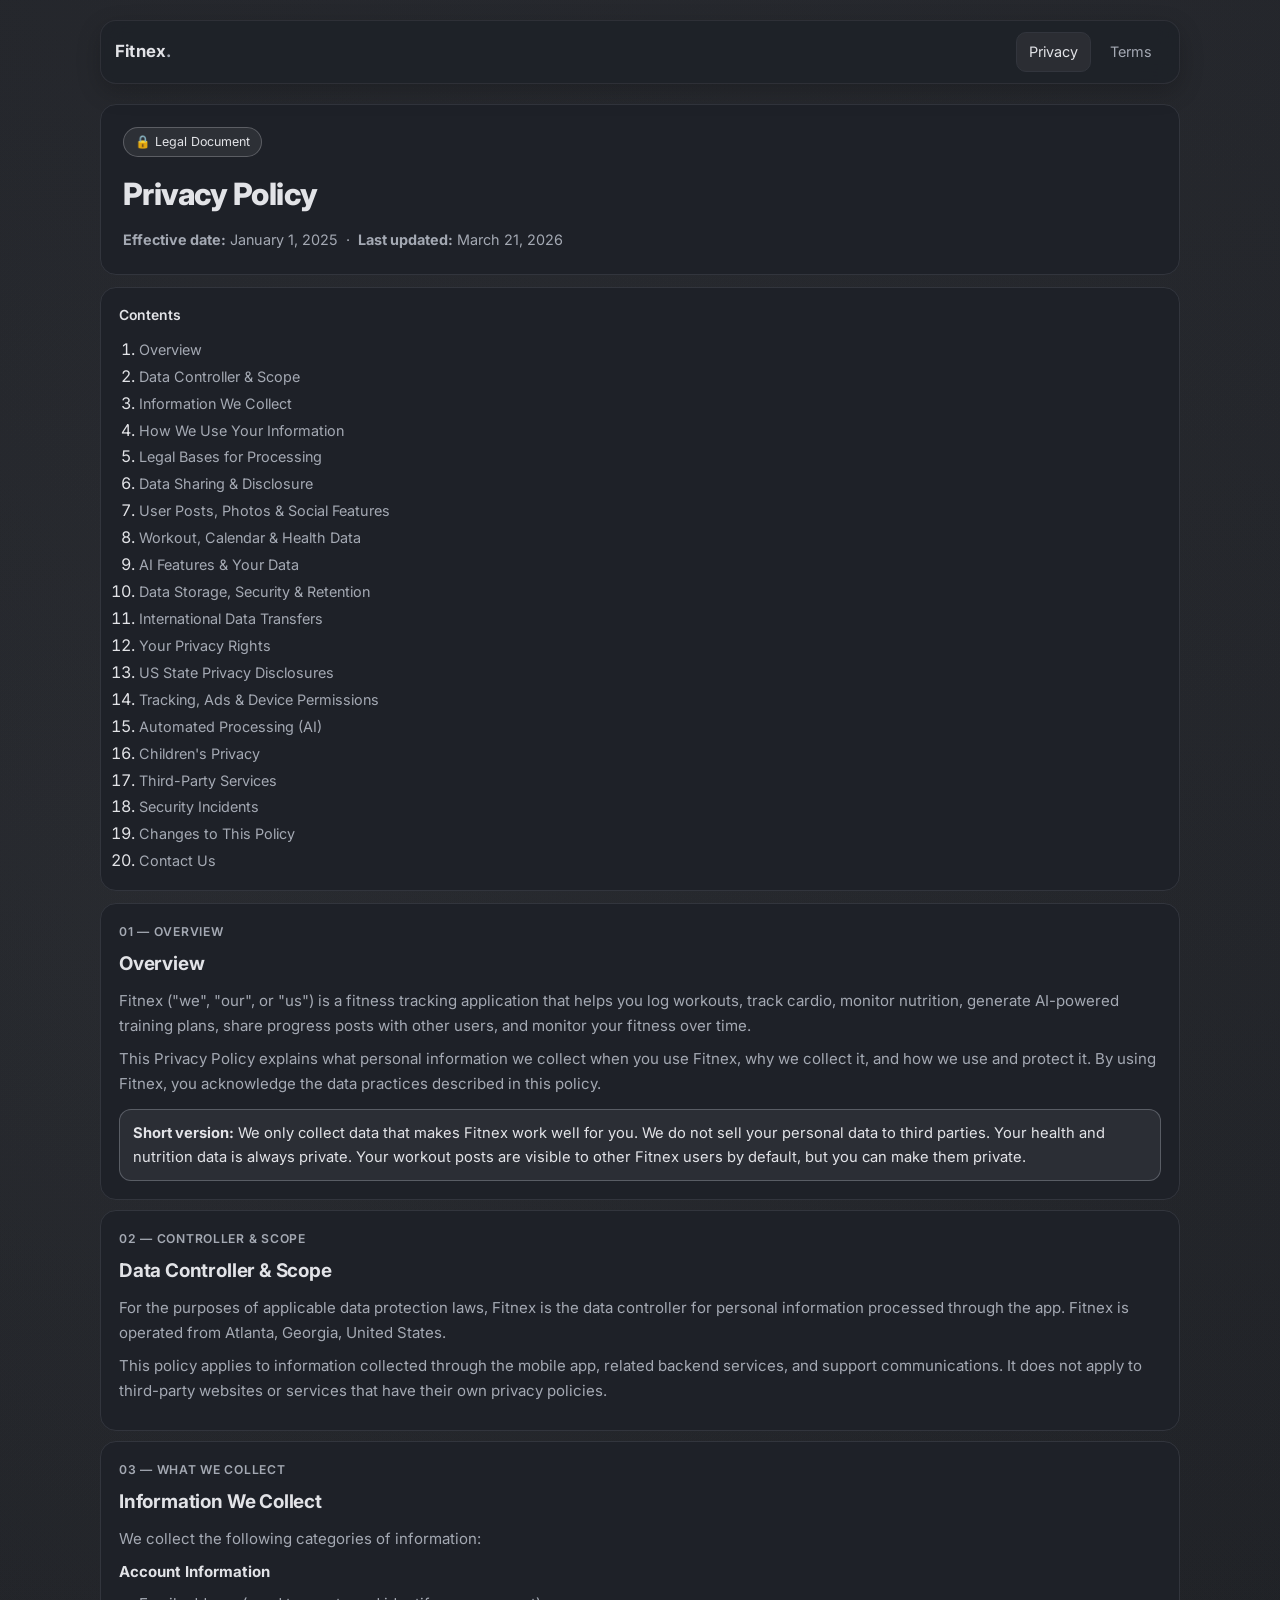
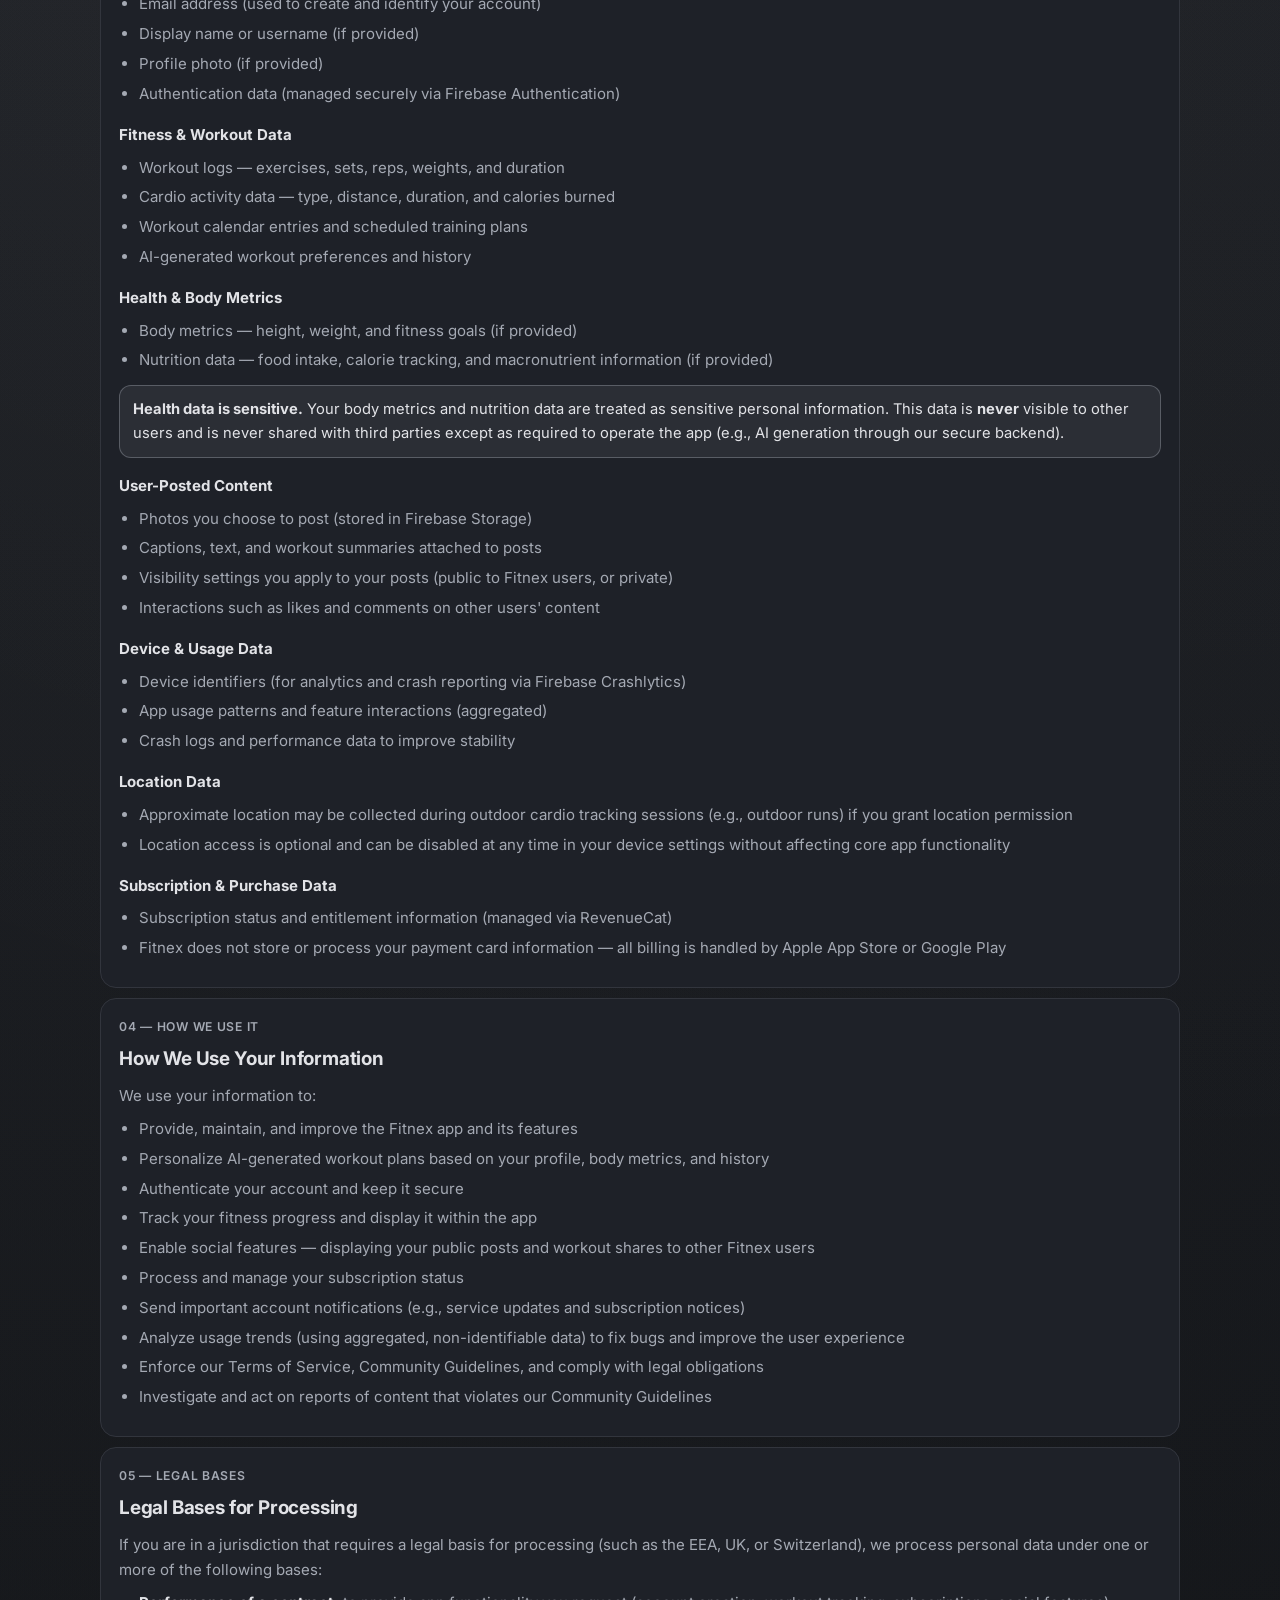
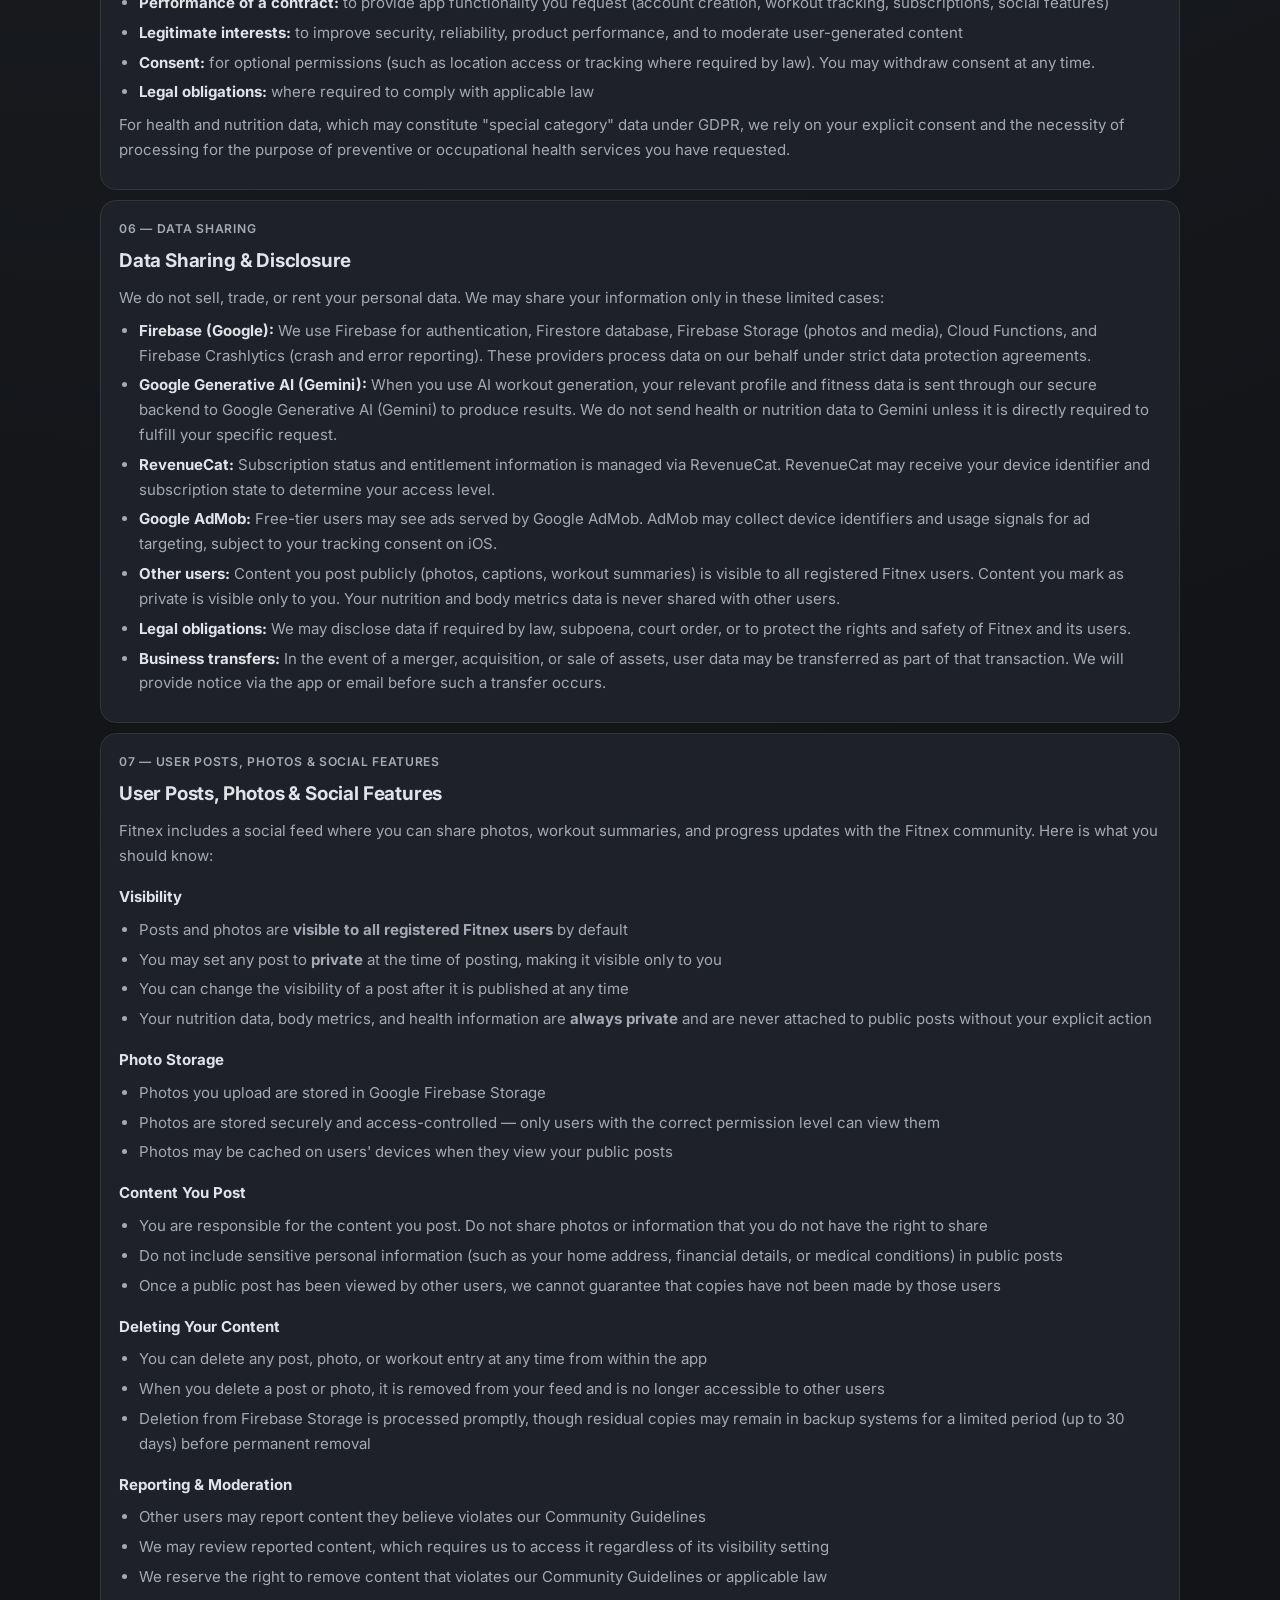
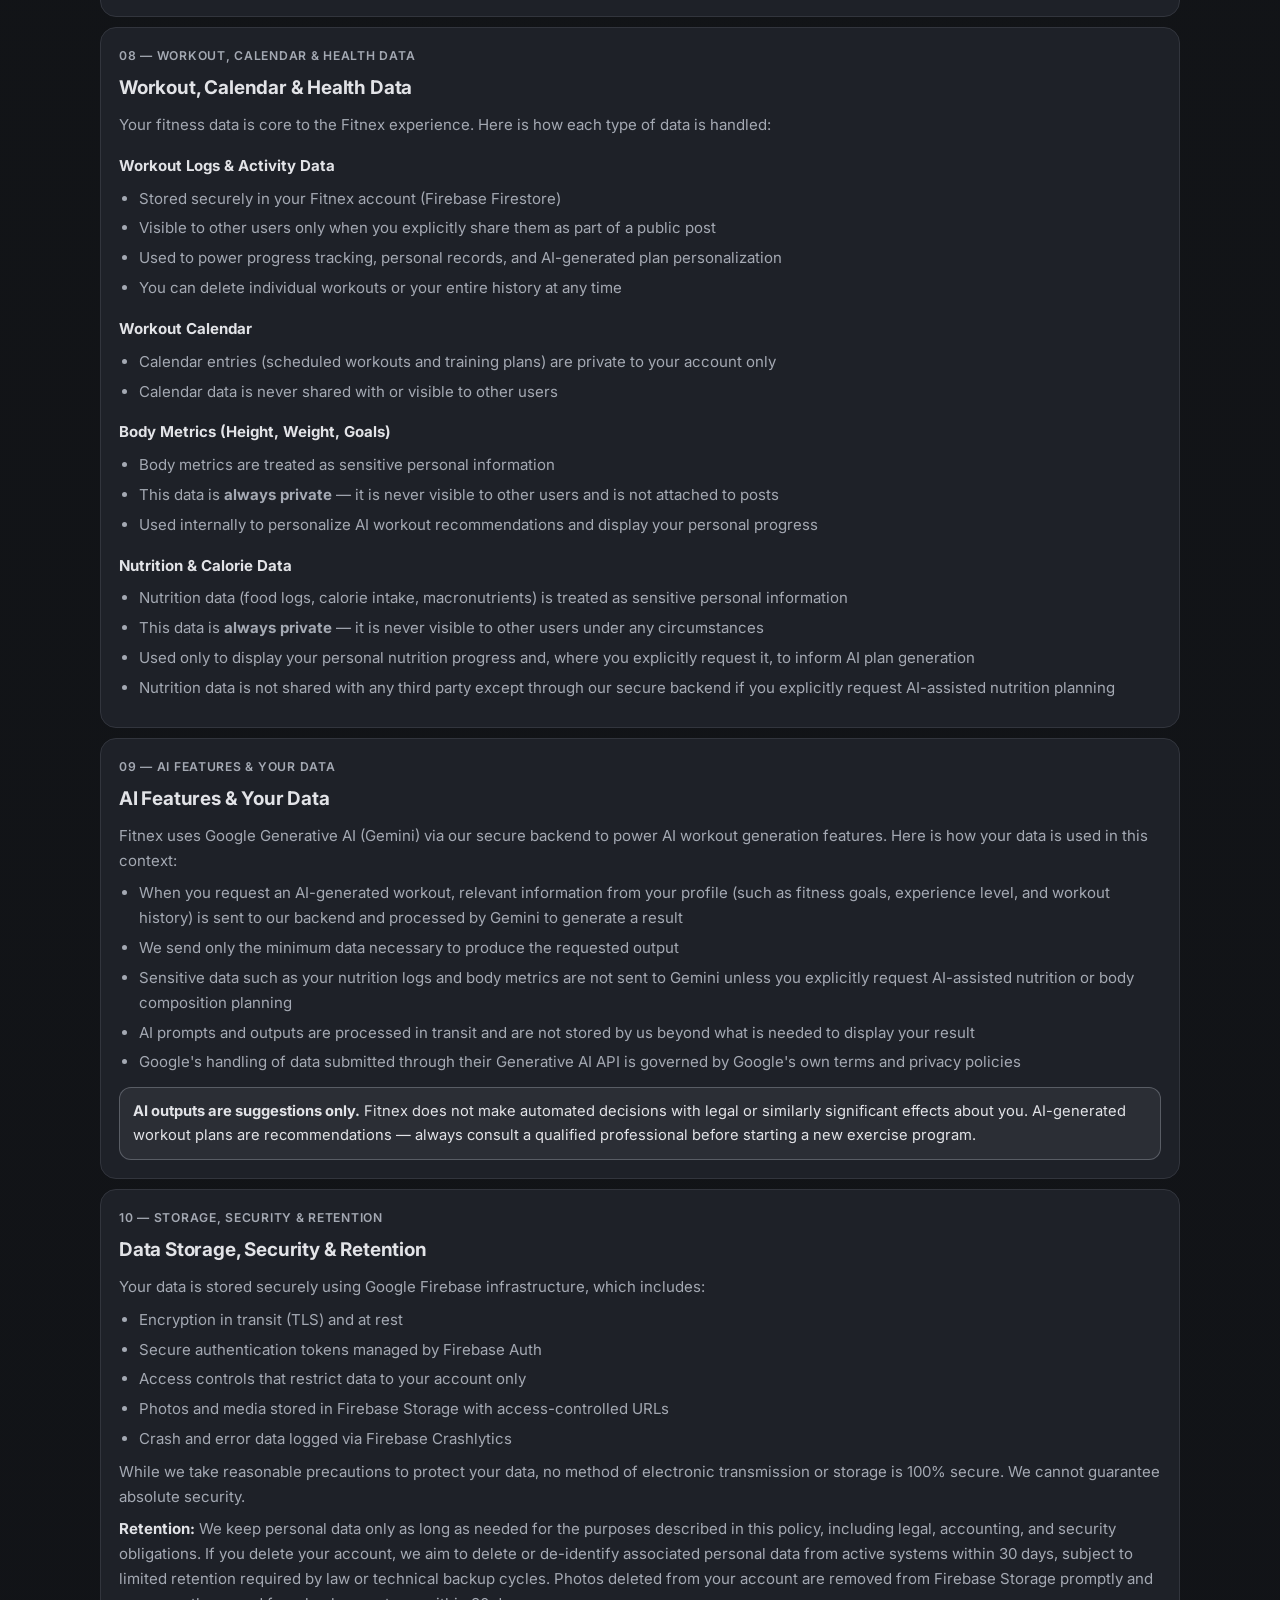
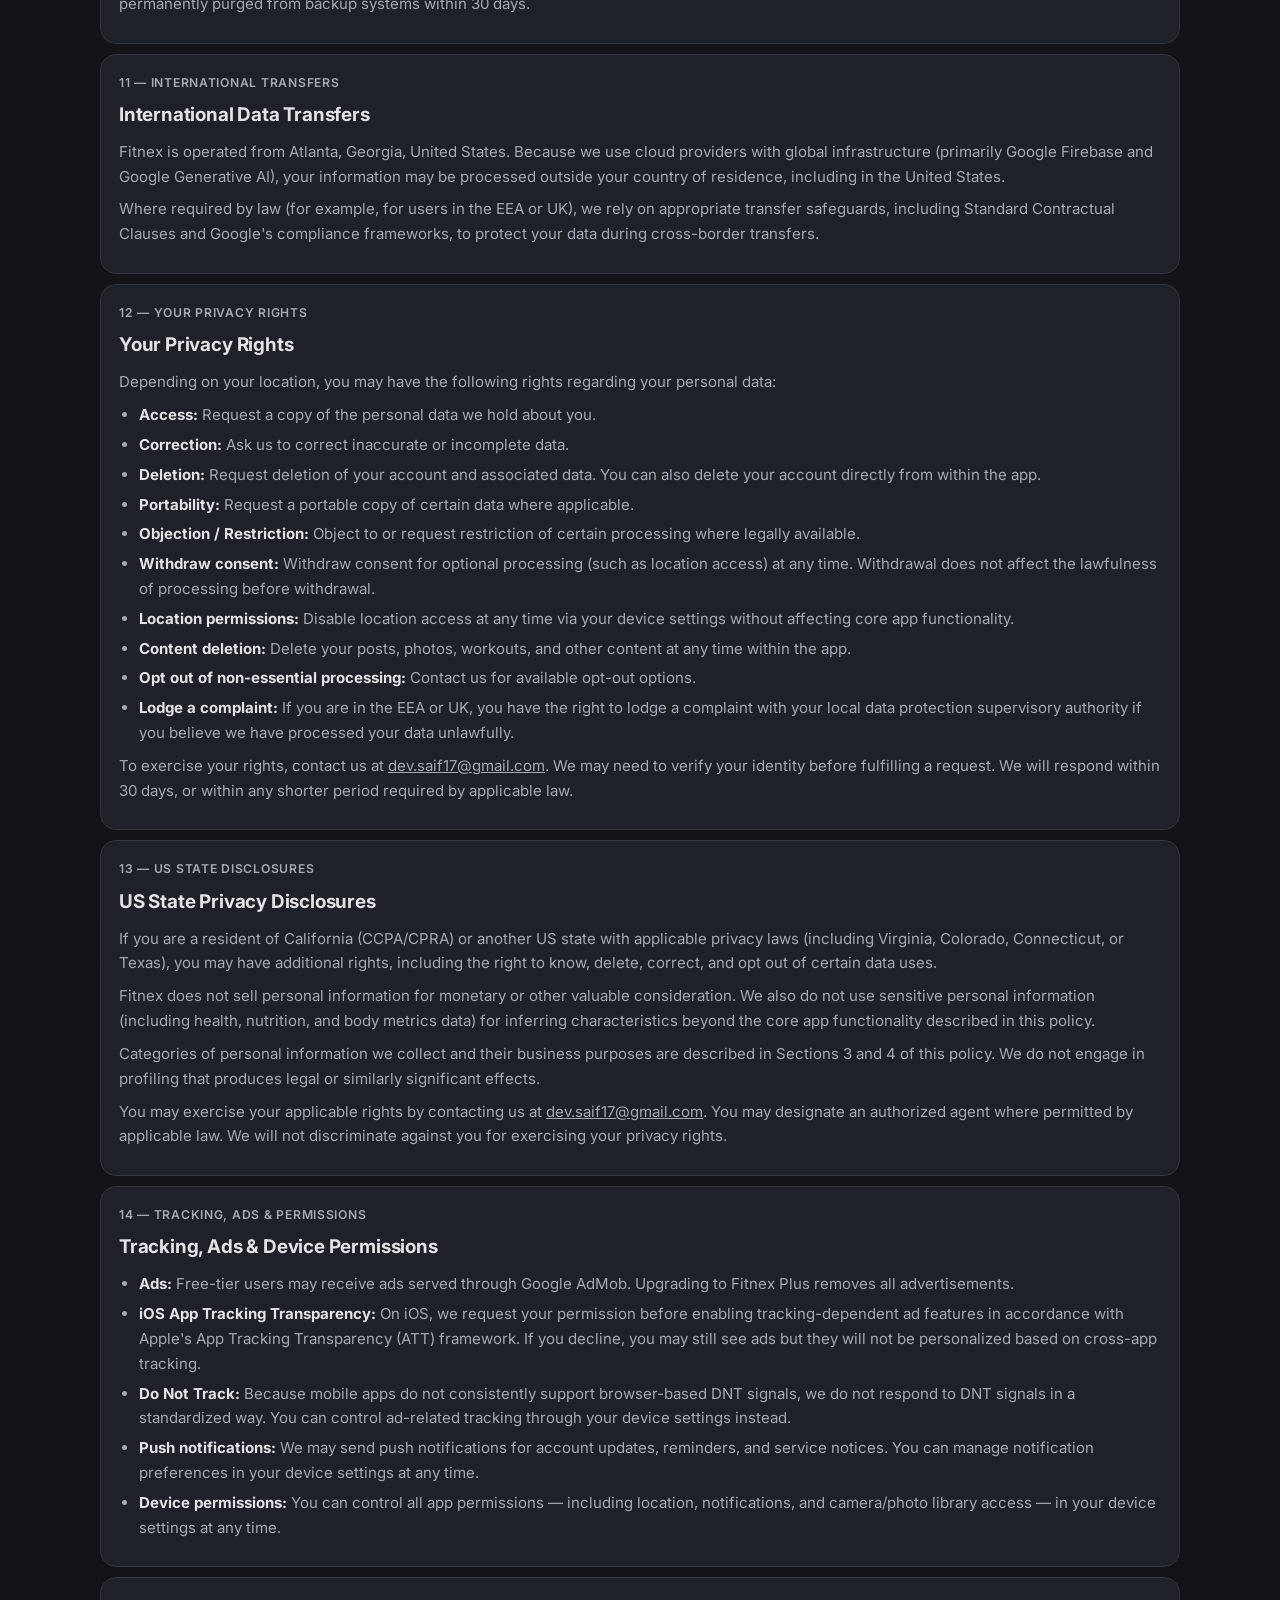
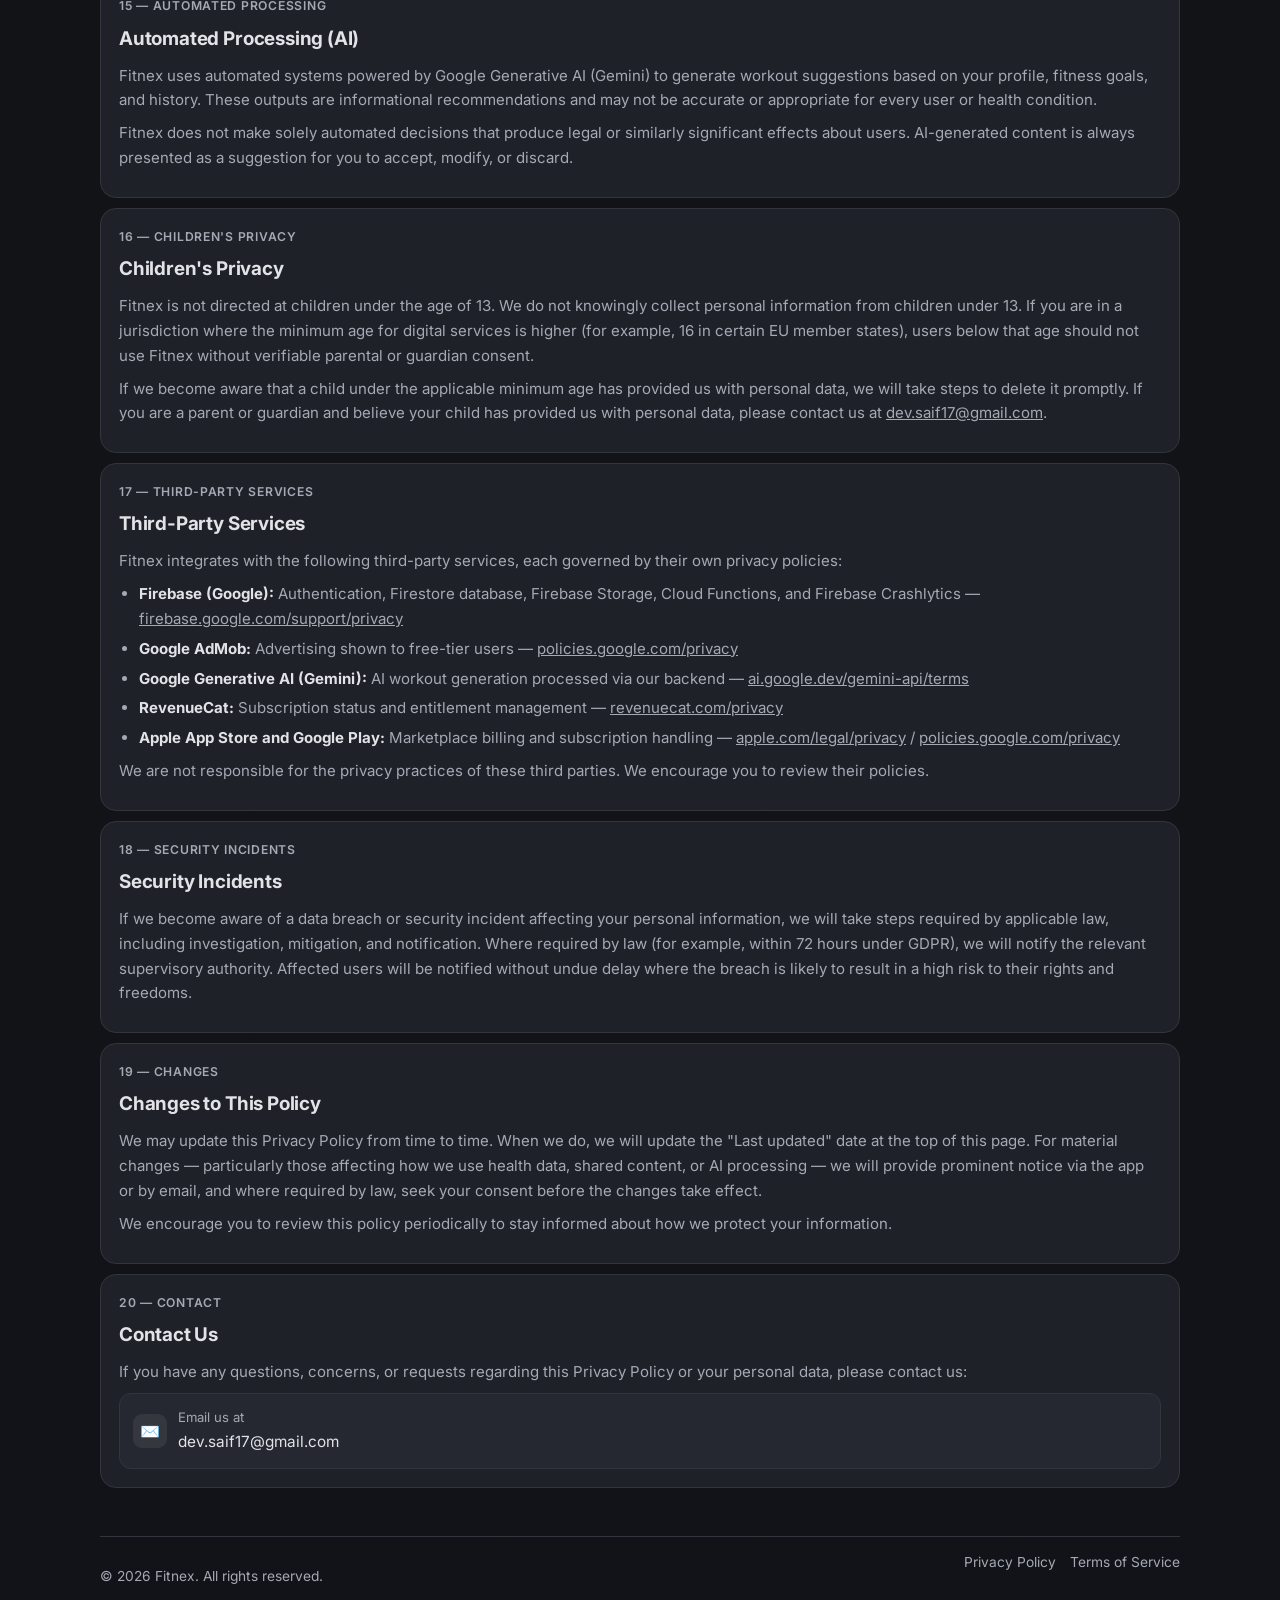
==== commit d4458502: "Update privacy-policy.html" ====
--- a/privacy-policy.html
+++ b/privacy-policy.html
@@ -1,5 +1,6 @@
 <!DOCTYPE html>
 <html lang="en">
+
 <head>
   <meta charset="UTF-8" />
   <meta name="viewport" content="width=device-width, initial-scale=1.0" />
@@ -7,450 +8,413 @@
   <meta name="description" content="Fitnex Privacy Policy — how we collect, use, and protect your data." />
   <link rel="stylesheet" href="styles.css" />
 </head>
+
 <body>
 
-<nav>
-  <a href="index.html" class="nav-brand">Fitnex<span>.</span></a>
-  <div class="nav-links">
-    <a href="privacy-policy.html" class="active">Privacy</a>
-    <a href="terms-of-service.html">Terms</a>
-  </div>
-</nav>
-
-<main>
-  <div class="page-header">
-    <div class="tag">🔒 Legal Document</div>
-    <h1>Privacy Policy</h1>
-    <p class="meta">
-      <strong>Effective date:</strong> January 1, 2025 &nbsp;·&nbsp;
-      <strong>Last updated:</strong> March 21, 2026
-    </p>
-  </div>
-
-  <div class="toc">
-    <p class="toc-title">Contents</p>
-    <ol>
-      <li><a href="#overview">Overview</a></li>
-      <li><a href="#controller">Data Controller &amp; Scope</a></li>
-      <li><a href="#information-we-collect">Information We Collect</a></li>
-      <li><a href="#how-we-use">How We Use Your Information</a></li>
-      <li><a href="#legal-bases">Legal Bases for Processing</a></li>
-      <li><a href="#data-sharing">Data Sharing &amp; Disclosure</a></li>
-      <li><a href="#data-storage">Data Storage, Security &amp; Retention</a></li>
-      <li><a href="#international-transfers">International Data Transfers</a></li>
-      <li><a href="#your-rights">Your Privacy Rights</a></li>
-      <li><a href="#us-state-rights">US State Privacy Disclosures</a></li>
-      <li><a href="#tracking-ads">Tracking, Ads &amp; Device Permissions</a></li>
-      <li><a href="#automated-processing">Automated Processing (AI)</a></li>
-      <li><a href="#children">Children's Privacy</a></li>
-      <li><a href="#third-party">Third-Party Services</a></li>
-      <li><a href="#security-incidents">Security Incidents</a></li>
-      <li><a href="#changes">Changes to This Policy</a></li>
-      <li><a href="#contact">Contact Us</a></li>
-    </ol>
-  </div>
-
-  <!-- 1. Overview -->
-  <div class="section" id="overview">
-    <span class="section-number">01 — Overview</span>
-    <h2>Overview</h2>
-    <p>Fitnex ("we", "our", or "us") is a fitness tracking application that helps you log workouts, track cardio, generate AI-powered training plans, and monitor your progress over time.</p>
-    <p>This Privacy Policy explains what personal information we collect when you use Fitnex, why we collect it, and how we use and protect it. By using Fitnex, you acknowledge the data practices described in this policy.</p>
-    <div class="highlight-box">
-      <strong>Short version:</strong> We only collect data that makes Fitnex work well for you. We do not sell your personal data to third parties.
-    </div>
-  </div>
-
-  <!-- 2. Controller -->
-  <div class="section" id="controller">
-    <span class="section-number">02 — Controller &amp; Scope</span>
-    <h2>Data Controller &amp; Scope</h2>
-    <p>For the purposes of applicable data protection laws, Fitnex is the data controller for personal information processed through the app.</p>
-    <p>This policy applies to information collected through the mobile app, related backend services, and support communications. It does not apply to third-party websites or services that have their own privacy policies.</p>
-  </div>
-
-  <!-- 3. Information We Collect -->
-  <div class="section" id="information-we-collect">
-    <span class="section-number">03 — What We Collect</span>
-    <h2>Information We Collect</h2>
-    <p>We collect the following categories of information:</p>
-
-    <p><strong style="color: var(--text);">Account Information</strong></p>
-    <ul>
-      <li>Email address (used to create and identify your account)</li>
-      <li>Display name or username (if provided)</li>
-      <li>Authentication data (managed securely via Firebase Authentication)</li>
-    </ul>
-
-    <p style="margin-top:16px;"><strong style="color: var(--text);">Fitness &amp; Health Data</strong></p>
-    <ul>
-      <li>Workout logs — exercises, sets, reps, weights, and duration</li>
-      <li>Cardio activity data — type, distance, duration, and calories burned</li>
-      <li>Body metrics — height, weight, and fitness goals (if provided)</li>
-      <li>AI-generated workout preferences and history</li>
-    </ul>
-
-    <p style="margin-top:16px;"><strong style="color: var(--text);">Device &amp; Usage Data</strong></p>
-    <ul>
-      <li>Device identifiers (for analytics and crash reporting)</li>
-      <li>App usage patterns and feature interactions (aggregated and anonymized)</li>
-      <li>Crash logs and performance data to improve stability</li>
-    </ul>
-
-    <p style="margin-top:16px;"><strong style="color: var(--text);">Location Data</strong></p>
-    <ul>
-      <li>Approximate location may be collected during cardio tracking sessions (e.g. outdoor runs) if you grant location permission</li>
-      <li>Location access is optional and can be disabled at any time in your device settings</li>
-    </ul>
-  </div>
-
-  <!-- 4. How We Use -->
-  <div class="section" id="how-we-use">
-    <span class="section-number">04 — How We Use It</span>
-    <h2>How We Use Your Information</h2>
-    <p>We use your information to:</p>
-    <ul>
-      <li>Provide, maintain, and improve the Fitnex app and its features</li>
-      <li>Personalize AI-generated workout plans based on your profile and history</li>
-      <li>Authenticate your account and keep it secure</li>
-      <li>Track your fitness progress and display it within the app</li>
-      <li>Send important account notifications (e.g. service and subscription notices)</li>
-      <li>Analyze usage trends to fix bugs and improve the user experience</li>
-      <li>Enforce our Terms of Service and comply with legal obligations</li>
-    </ul>
-    <div class="highlight-box">
-      <strong>AI Features:</strong> When you use AI generation features, relevant profile and prompt data is sent to our backend and processed using Google Generative AI (Gemini) to create workout results.
-    </div>
-  </div>
-
-  <!-- 5. Legal Bases -->
-  <div class="section" id="legal-bases">
-    <span class="section-number">05 — Legal Bases</span>
-    <h2>Legal Bases for Processing</h2>
-    <p>If you are in a jurisdiction that requires a legal basis for processing (such as the EEA/UK), we process personal data under one or more of the following bases:</p>
-    <ul>
-      <li><strong style="color:var(--text);">Performance of a contract:</strong> to provide app functionality you request (account, workout tracking, subscriptions)</li>
-      <li><strong style="color:var(--text);">Legitimate interests:</strong> to improve security, reliability, and product performance</li>
-      <li><strong style="color:var(--text);">Consent:</strong> for optional permissions (such as location or tracking where required)</li>
-      <li><strong style="color:var(--text);">Legal obligations:</strong> where required to comply with applicable law</li>
-    </ul>
-  </div>
-
-  <!-- 6. Data Sharing -->
-  <div class="section" id="data-sharing">
-    <span class="section-number">06 — Data Sharing</span>
-    <h2>Data Sharing &amp; Disclosure</h2>
-    <p>We do not sell, trade, or rent your personal data. We may share your information only in these limited cases:</p>
-    <ul>
-      <li><strong style="color:var(--text);">Service providers:</strong> We use Firebase (Google) for authentication, database, and cloud functions. These providers process data on our behalf under strict data protection agreements.</li>
-      <li><strong style="color:var(--text);">AI processing:</strong> AI prompts and related context are processed via Google Generative AI through our backend to deliver AI features.</li>
-      <li><strong style="color:var(--text);">Analytics:</strong> Aggregated or de-identified usage data may be used to understand app performance and usage patterns.</li>
-      <li><strong style="color:var(--text);">Legal obligations:</strong> We may disclose data if required by law, court order, or to protect the rights and safety of Fitnex and its users.</li>
-      <li><strong style="color:var(--text);">Business transfers:</strong> In the event of a merger or acquisition, user data may be transferred as part of that transaction. You will be notified of any such change.</li>
-    </ul>
-  </div>
-
-  <!-- 7. Data Storage & Security -->
-  <div class="section" id="data-storage">
-    <span class="section-number">07 — Storage, Security &amp; Retention</span>
-    <h2>Data Storage, Security &amp; Retention</h2>
-    <p>Your data is stored securely using Google Firebase infrastructure, which includes:</p>
-    <ul>
-      <li>Encryption in transit (TLS) and at rest</li>
-      <li>Secure authentication tokens managed by Firebase Auth</li>
-      <li>Access controls that restrict data to your account only</li>
-    </ul>
-    <p>While we take reasonable precautions to protect your data, no method of electronic transmission or storage is 100% secure. We cannot guarantee absolute security.</p>
-    <p>We keep personal data only as long as needed for the purposes described in this policy, including legal, accounting, and security obligations. If you delete your account, we aim to delete or de-identify associated personal data from active systems within 30 days, subject to limited retention required by law or technical backup cycles.</p>
-  </div>
-
-  <!-- 8. International Transfers -->
-  <div class="section" id="international-transfers">
-    <span class="section-number">08 — International Transfers</span>
-    <h2>International Data Transfers</h2>
-    <p>Because Fitnex uses cloud providers with global infrastructure, your information may be processed outside your country of residence.</p>
-    <p>Where required by law, we use appropriate safeguards for cross-border transfers, such as contractual protections and reliance on provider compliance frameworks.</p>
-  </div>
-
-  <!-- 9. Your Rights -->
-  <div class="section" id="your-rights">
-    <span class="section-number">09 — Your Rights</span>
-    <h2>Your Privacy Rights</h2>
-    <p>Depending on your location, you may have the following rights regarding your personal data:</p>
-    <ul>
-      <li><strong style="color:var(--text);">Access:</strong> Request a copy of the personal data we hold about you.</li>
-      <li><strong style="color:var(--text);">Correction:</strong> Ask us to correct inaccurate or incomplete data.</li>
-      <li><strong style="color:var(--text);">Deletion:</strong> Request deletion of your account and associated data.</li>
-      <li><strong style="color:var(--text);">Portability:</strong> Request a portable copy of certain data where applicable.</li>
-      <li><strong style="color:var(--text);">Objection/Restriction:</strong> Object to or request restriction of certain processing where legally available.</li>
-      <li><strong style="color:var(--text);">Withdraw consent:</strong> Withdraw consent for optional processing at any time.</li>
-      <li><strong style="color:var(--text);">Location permissions:</strong> Disable location access at any time via your device settings without affecting core app functionality.</li>
-      <li><strong style="color:var(--text);">Opt out of non-essential processing:</strong> Contact us for available opt-out options.</li>
-    </ul>
-    <p>To exercise your rights, contact us at <a href="mailto:dev.saif17@gmail.com" style="color:var(--accent);">dev.saif17@gmail.com</a>. We may need to verify your identity before fulfilling a request.</p>
-  </div>
-
-  <!-- 10. US State Rights -->
-  <div class="section" id="us-state-rights">
-    <span class="section-number">10 — US State Disclosures</span>
-    <h2>US State Privacy Disclosures</h2>
-    <p>If you are a resident of California or another US state with privacy laws, you may have additional rights, such as the right to know, delete, correct, and opt out of certain data uses.</p>
-    <p>Fitnex does not sell personal information for money. We also do not knowingly process sensitive personal information for inferring characteristics beyond app functionality.</p>
-    <p>You may exercise applicable rights by contacting us at <a href="mailto:dev.saif17@gmail.com" style="color:var(--accent);">dev.saif17@gmail.com</a>. You may designate an authorized agent where allowed by law.</p>
-  </div>
-
-  <!-- 11. Tracking and Ads -->
-  <div class="section" id="tracking-ads">
-    <span class="section-number">11 — Tracking, Ads &amp; Permissions</span>
-    <h2>Tracking, Ads &amp; Device Permissions</h2>
-    <ul>
-      <li><strong style="color:var(--text);">Ads:</strong> Free-tier users may receive ads through Google AdMob.</li>
-      <li><strong style="color:var(--text);">Tracking permissions:</strong> On platforms that require consent (such as iOS App Tracking Transparency), we request consent before enabling tracking-dependent ad features.</li>
-      <li><strong style="color:var(--text);">Do Not Track:</strong> Because mobile apps do not consistently support browser-based DNT signals, we do not respond to DNT in a standardized way.</li>
-      <li><strong style="color:var(--text);">Permissions:</strong> You can control app permissions (such as location and notifications) in your device settings.</li>
-    </ul>
-  </div>
-
-  <!-- 12. Automated Processing -->
-  <div class="section" id="automated-processing">
-    <span class="section-number">12 — Automated Processing</span>
-    <h2>Automated Processing (AI)</h2>
-    <p>Fitnex uses automated systems to generate workout suggestions. These outputs are informational and may not be accurate for every user or health condition.</p>
-    <p>Fitnex does not make solely automated decisions that produce legal or similarly significant effects about users.</p>
-  </div>
-
-  <!-- 13. Children -->
-  <div class="section" id="children">
-    <span class="section-number">13 — Children's Privacy</span>
-    <h2>Children's Privacy</h2>
-    <p>Fitnex is not directed at children under the age of 13. We do not knowingly collect personal information from children under 13. If we become aware that a child under 13 has provided us with personal data, we will delete it promptly.</p>
-    <p>If you are a parent or guardian and believe your child has provided us with personal data, please contact us at <a href="mailto:dev.saif17@gmail.com" style="color:var(--accent);">dev.saif17@gmail.com</a>.</p>
-  </div>
-
-  <!-- 14. Third-Party -->
-  <div class="section" id="third-party">
-    <span class="section-number">14 — Third-Party Services</span>
-    <h2>Third-Party Services</h2>
-    <p>Fitnex integrates with the following third-party services, each with their own privacy policies:</p>
-    <ul>
-      <li><strong style="color:var(--text);">Firebase (Google):</strong> Authentication, Firestore database, and Cloud Functions — <a href="https://firebase.google.com/support/privacy" target="_blank" rel="noopener noreferrer" style="color:var(--accent);">firebase.google.com/support/privacy</a></li>
-      <li><strong style="color:var(--text);">Google AdMob:</strong> Advertising shown to free-tier users — <a href="https://policies.google.com/privacy" target="_blank" rel="noopener noreferrer" style="color:var(--accent);">policies.google.com/privacy</a></li>
-      <li><strong style="color:var(--text);">Google Generative AI (Gemini):</strong> AI content generation via our backend — <a href="https://ai.google.dev/gemini-api/terms" target="_blank" rel="noopener noreferrer" style="color:var(--accent);">ai.google.dev/gemini-api/terms</a></li>
-      <li><strong style="color:var(--text);">RevenueCat:</strong> Subscription status and entitlement management — <a href="https://www.revenuecat.com/privacy" target="_blank" rel="noopener noreferrer" style="color:var(--accent);">revenuecat.com/privacy</a></li>
-      <li><strong style="color:var(--text);">Apple App Store and Google Play:</strong> Marketplace billing and subscription handling — <a href="https://www.apple.com/legal/privacy/" target="_blank" rel="noopener noreferrer" style="color:var(--accent);">apple.com/legal/privacy</a> / <a href="https://policies.google.com/privacy" target="_blank" rel="noopener noreferrer" style="color:var(--accent);">policies.google.com/privacy</a></li>
-    </ul>
-    <p>We are not responsible for the privacy practices of these third parties.</p>
-  </div>
-
-  <!-- 15. Security Incidents -->
-  <div class="section" id="security-incidents">
-    <span class="section-number">15 — Security Incidents</span>
-    <h2>Security Incidents</h2>
-    <p>If we become aware of a data breach affecting your personal information, we will take steps required by applicable law, including investigation, mitigation, and notice where legally required.</p>
-  </div>
-
-  <!-- 16. Changes -->
-  <div class="section" id="changes">
-    <span class="section-number">16 — Changes</span>
-    <h2>Changes to This Policy</h2>
-    <p>We may update this Privacy Policy from time to time. When we do, we will update the "Last updated" date at the top of this page and, where appropriate, notify you via the app or by email.</p>
-    <p>Your continued use of Fitnex after any changes constitutes your acceptance of the updated policy.</p>
-  </div>
-
-  <!-- 17. Contact -->
-  <div class="section" id="contact">
-    <span class="section-number">17 — Contact</span>
-    <h2>Contact Us</h2>
-    <p>If you have any questions, concerns, or requests regarding this Privacy Policy, please contact us:</p>
-    <div class="contact-card">
-      <div class="icon">✉️</div>
-      <div class="info">
-        <p>Email us at</p>
-        <a href="mailto:dev.saif17@gmail.com">dev.saif17@gmail.com</a>
+  <nav>
+    <a href="index.html" class="nav-brand">Fitnex<span>.</span></a>
+    <div class="nav-links">
+      <a href="privacy-policy.html" class="active">Privacy</a>
+      <a href="terms-of-service.html">Terms</a>
+    </div>
+  </nav>
+
+  <main>
+    <div class="page-header">
+      <div class="tag">🔒 Legal Document</div>
+      <h1>Privacy Policy</h1>
+      <p class="meta">
+        <strong>Effective date:</strong> January 1, 2025 &nbsp;·&nbsp;
+        <strong>Last updated:</strong> March 21, 2026
+      </p>
+    </div>
+
+    <div class="toc">
+      <p class="toc-title">Contents</p>
+      <ol>
+        <li><a href="#overview">Overview</a></li>
+        <li><a href="#controller">Data Controller &amp; Scope</a></li>
+        <li><a href="#information-we-collect">Information We Collect</a></li>
+        <li><a href="#how-we-use">How We Use Your Information</a></li>
+        <li><a href="#legal-bases">Legal Bases for Processing</a></li>
+        <li><a href="#data-sharing">Data Sharing &amp; Disclosure</a></li>
+        <li><a href="#user-content">User Posts, Photos &amp; Social Features</a></li>
+        <li><a href="#workout-data">Workout, Calendar &amp; Health Data</a></li>
+        <li><a href="#ai-data">AI Features &amp; Your Data</a></li>
+        <li><a href="#data-storage">Data Storage, Security &amp; Retention</a></li>
+        <li><a href="#international-transfers">International Data Transfers</a></li>
+        <li><a href="#your-rights">Your Privacy Rights</a></li>
+        <li><a href="#us-state-rights">US State Privacy Disclosures</a></li>
+        <li><a href="#tracking-ads">Tracking, Ads &amp; Device Permissions</a></li>
+        <li><a href="#automated-processing">Automated Processing (AI)</a></li>
+        <li><a href="#children">Children's Privacy</a></li>
+        <li><a href="#third-party">Third-Party Services</a></li>
+        <li><a href="#security-incidents">Security Incidents</a></li>
+        <li><a href="#changes">Changes to This Policy</a></li>
+        <li><a href="#contact">Contact Us</a></li>
+      </ol>
+    </div>
+
+    <!-- 1. Overview -->
+    <div class="section" id="overview">
+      <span class="section-number">01 — Overview</span>
+      <h2>Overview</h2>
+      <p>Fitnex ("we", "our", or "us") is a fitness tracking application that helps you log workouts, track cardio, monitor nutrition, generate AI-powered training plans, share progress posts with other users, and monitor your fitness over time.</p>
+      <p>This Privacy Policy explains what personal information we collect when you use Fitnex, why we collect it, and how we use and protect it. By using Fitnex, you acknowledge the data practices described in this policy.</p>
+      <div class="highlight-box">
+        <strong>Short version:</strong> We only collect data that makes Fitnex work well for you. We do not sell your personal data to third parties. Your health and nutrition data is always private. Your workout posts are visible to other Fitnex users by default, but you can make them private.
       </div>
     </div>
-  </div>
-
-</main>
-
-<footer>
-  <p>© 2025 Fitnex. All rights reserved.</p>
-  <div class="footer-links">
-    <a href="privacy-policy.html">Privacy Policy</a>
-    <a href="terms-of-service.html">Terms of Service</a>
-  </div>
-</footer>
+
+    <!-- 2. Controller -->
+    <div class="section" id="controller">
+      <span class="section-number">02 — Controller &amp; Scope</span>
+      <h2>Data Controller &amp; Scope</h2>
+      <p>For the purposes of applicable data protection laws, Fitnex is the data controller for personal information processed through the app. Fitnex is operated from Atlanta, Georgia, United States.</p>
+      <p>This policy applies to information collected through the mobile app, related backend services, and support communications. It does not apply to third-party websites or services that have their own privacy policies.</p>
+    </div>
+
+    <!-- 3. Information We Collect -->
+    <div class="section" id="information-we-collect">
+      <span class="section-number">03 — What We Collect</span>
+      <h2>Information We Collect</h2>
+      <p>We collect the following categories of information:</p>
+
+      <p><strong style="color: var(--text);">Account Information</strong></p>
+      <ul>
+        <li>Email address (used to create and identify your account)</li>
+        <li>Display name or username (if provided)</li>
+        <li>Profile photo (if provided)</li>
+        <li>Authentication data (managed securely via Firebase Authentication)</li>
+      </ul>
+
+      <p style="margin-top:16px;"><strong style="color: var(--text);">Fitness &amp; Workout Data</strong></p>
+      <ul>
+        <li>Workout logs — exercises, sets, reps, weights, and duration</li>
+        <li>Cardio activity data — type, distance, duration, and calories burned</li>
+        <li>Workout calendar entries and scheduled training plans</li>
+        <li>AI-generated workout preferences and history</li>
+      </ul>
+
+      <p style="margin-top:16px;"><strong style="color: var(--text);">Health &amp; Body Metrics</strong></p>
+      <ul>
+        <li>Body metrics — height, weight, and fitness goals (if provided)</li>
+        <li>Nutrition data — food intake, calorie tracking, and macronutrient information (if provided)</li>
+      </ul>
+      <div class="highlight-box">
+        <strong>Health data is sensitive.</strong> Your body metrics and nutrition data are treated as sensitive personal information. This data is <strong>never</strong> visible to other users and is never shared with third parties except as required to operate the app (e.g., AI generation through our secure backend).
+      </div>
+
+      <p style="margin-top:16px;"><strong style="color: var(--text);">User-Posted Content</strong></p>
+      <ul>
+        <li>Photos you choose to post (stored in Firebase Storage)</li>
+        <li>Captions, text, and workout summaries attached to posts</li>
+        <li>Visibility settings you apply to your posts (public to Fitnex users, or private)</li>
+        <li>Interactions such as likes and comments on other users' content</li>
+      </ul>
+
+      <p style="margin-top:16px;"><strong style="color: var(--text);">Device &amp; Usage Data</strong></p>
+      <ul>
+        <li>Device identifiers (for analytics and crash reporting via Firebase Crashlytics)</li>
+        <li>App usage patterns and feature interactions (aggregated)</li>
+        <li>Crash logs and performance data to improve stability</li>
+      </ul>
+
+      <p style="margin-top:16px;"><strong style="color: var(--text);">Location Data</strong></p>
+      <ul>
+        <li>Approximate location may be collected during outdoor cardio tracking sessions (e.g., outdoor runs) if you grant location permission</li>
+        <li>Location access is optional and can be disabled at any time in your device settings without affecting core app functionality</li>
+      </ul>
+
+      <p style="margin-top:16px;"><strong style="color: var(--text);">Subscription &amp; Purchase Data</strong></p>
+      <ul>
+        <li>Subscription status and entitlement information (managed via RevenueCat)</li>
+        <li>Fitnex does not store or process your payment card information — all billing is handled by Apple App Store or Google Play</li>
+      </ul>
+    </div>
+
+    <!-- 4. How We Use -->
+    <div class="section" id="how-we-use">
+      <span class="section-number">04 — How We Use It</span>
+      <h2>How We Use Your Information</h2>
+      <p>We use your information to:</p>
+      <ul>
+        <li>Provide, maintain, and improve the Fitnex app and its features</li>
+        <li>Personalize AI-generated workout plans based on your profile, body metrics, and history</li>
+        <li>Authenticate your account and keep it secure</li>
+        <li>Track your fitness progress and display it within the app</li>
+        <li>Enable social features — displaying your public posts and workout shares to other Fitnex users</li>
+        <li>Process and manage your subscription status</li>
+        <li>Send important account notifications (e.g., service updates and subscription notices)</li>
+        <li>Analyze usage trends (using aggregated, non-identifiable data) to fix bugs and improve the user experience</li>
+        <li>Enforce our Terms of Service, Community Guidelines, and comply with legal obligations</li>
+        <li>Investigate and act on reports of content that violates our Community Guidelines</li>
+      </ul>
+    </div>
+
+    <!-- 5. Legal Bases -->
+    <div class="section" id="legal-bases">
+      <span class="section-number">05 — Legal Bases</span>
+      <h2>Legal Bases for Processing</h2>
+      <p>If you are in a jurisdiction that requires a legal basis for processing (such as the EEA, UK, or Switzerland), we process personal data under one or more of the following bases:</p>
+      <ul>
+        <li><strong style="color:var(--text);">Performance of a contract:</strong> to provide app functionality you request (account creation, workout tracking, subscriptions, social features)</li>
+        <li><strong style="color:var(--text);">Legitimate interests:</strong> to improve security, reliability, product performance, and to moderate user-generated content</li>
+        <li><strong style="color:var(--text);">Consent:</strong> for optional permissions (such as location access or tracking where required by law). You may withdraw consent at any time.</li>
+        <li><strong style="color:var(--text);">Legal obligations:</strong> where required to comply with applicable law</li>
+      </ul>
+      <p>For health and nutrition data, which may constitute "special category" data under GDPR, we rely on your explicit consent and the necessity of processing for the purpose of preventive or occupational health services you have requested.</p>
+    </div>
+
+    <!-- 6. Data Sharing -->
+    <div class="section" id="data-sharing">
+      <span class="section-number">06 — Data Sharing</span>
+      <h2>Data Sharing &amp; Disclosure</h2>
+      <p>We do not sell, trade, or rent your personal data. We may share your information only in these limited cases:</p>
+      <ul>
+        <li><strong style="color:var(--text);">Firebase (Google):</strong> We use Firebase for authentication, Firestore database, Firebase Storage (photos and media), Cloud Functions, and Firebase Crashlytics (crash and error reporting). These providers process data on our behalf under strict data protection agreements.</li>
+        <li><strong style="color:var(--text);">Google Generative AI (Gemini):</strong> When you use AI workout generation, your relevant profile and fitness data is sent through our secure backend to Google Generative AI (Gemini) to produce results. We do not send health or nutrition data to Gemini unless it is directly required to fulfill your specific request.</li>
+        <li><strong style="color:var(--text);">RevenueCat:</strong> Subscription status and entitlement information is managed via RevenueCat. RevenueCat may receive your device identifier and subscription state to determine your access level.</li>
+        <li><strong style="color:var(--text);">Google AdMob:</strong> Free-tier users may see ads served by Google AdMob. AdMob may collect device identifiers and usage signals for ad targeting, subject to your tracking consent on iOS.</li>
+        <li><strong style="color:var(--text);">Other users:</strong> Content you post publicly (photos, captions, workout summaries) is visible to all registered Fitnex users. Content you mark as private is visible only to you. Your nutrition and body metrics data is never shared with other users.</li>
+        <li><strong style="color:var(--text);">Legal obligations:</strong> We may disclose data if required by law, subpoena, court order, or to protect the rights and safety of Fitnex and its users.</li>
+        <li><strong style="color:var(--text);">Business transfers:</strong> In the event of a merger, acquisition, or sale of assets, user data may be transferred as part of that transaction. We will provide notice via the app or email before such a transfer occurs.</li>
+      </ul>
+    </div>
+
+    <!-- 7. User Content -->
+    <div class="section" id="user-content">
+      <span class="section-number">07 — User Posts, Photos &amp; Social Features</span>
+      <h2>User Posts, Photos &amp; Social Features</h2>
+      <p>Fitnex includes a social feed where you can share photos, workout summaries, and progress updates with the Fitnex community. Here is what you should know:</p>
+
+      <p style="margin-top:16px;"><strong style="color:var(--text);">Visibility</strong></p>
+      <ul>
+        <li>Posts and photos are <strong>visible to all registered Fitnex users</strong> by default</li>
+        <li>You may set any post to <strong>private</strong> at the time of posting, making it visible only to you</li>
+        <li>You can change the visibility of a post after it is published at any time</li>
+        <li>Your nutrition data, body metrics, and health information are <strong>always private</strong> and are never attached to public posts without your explicit action</li>
+      </ul>
+
+      <p style="margin-top:16px;"><strong style="color:var(--text);">Photo Storage</strong></p>
+      <ul>
+        <li>Photos you upload are stored in Google Firebase Storage</li>
+        <li>Photos are stored securely and access-controlled — only users with the correct permission level can view them</li>
+        <li>Photos may be cached on users' devices when they view your public posts</li>
+      </ul>
+
+      <p style="margin-top:16px;"><strong style="color:var(--text);">Content You Post</strong></p>
+      <ul>
+        <li>You are responsible for the content you post. Do not share photos or information that you do not have the right to share</li>
+        <li>Do not include sensitive personal information (such as your home address, financial details, or medical conditions) in public posts</li>
+        <li>Once a public post has been viewed by other users, we cannot guarantee that copies have not been made by those users</li>
+      </ul>
+
+      <p style="margin-top:16px;"><strong style="color:var(--text);">Deleting Your Content</strong></p>
+      <ul>
+        <li>You can delete any post, photo, or workout entry at any time from within the app</li>
+        <li>When you delete a post or photo, it is removed from your feed and is no longer accessible to other users</li>
+        <li>Deletion from Firebase Storage is processed promptly, though residual copies may remain in backup systems for a limited period (up to 30 days) before permanent removal</li>
+      </ul>
+
+      <p style="margin-top:16px;"><strong style="color:var(--text);">Reporting &amp; Moderation</strong></p>
+      <ul>
+        <li>Other users may report content they believe violates our Community Guidelines</li>
+        <li>We may review reported content, which requires us to access it regardless of its visibility setting</li>
+        <li>We reserve the right to remove content that violates our Community Guidelines or applicable law</li>
+      </ul>
+    </div>
+
+    <!-- 8. Workout & Health Data -->
+    <div class="section" id="workout-data">
+      <span class="section-number">08 — Workout, Calendar &amp; Health Data</span>
+      <h2>Workout, Calendar &amp; Health Data</h2>
+      <p>Your fitness data is core to the Fitnex experience. Here is how each type of data is handled:</p>
+
+      <p style="margin-top:16px;"><strong style="color:var(--text);">Workout Logs &amp; Activity Data</strong></p>
+      <ul>
+        <li>Stored securely in your Fitnex account (Firebase Firestore)</li>
+        <li>Visible to other users only when you explicitly share them as part of a public post</li>
+        <li>Used to power progress tracking, personal records, and AI-generated plan personalization</li>
+        <li>You can delete individual workouts or your entire history at any time</li>
+      </ul>
+
+      <p style="margin-top:16px;"><strong style="color:var(--text);">Workout Calendar</strong></p>
+      <ul>
+        <li>Calendar entries (scheduled workouts and training plans) are private to your account only</li>
+        <li>Calendar data is never shared with or visible to other users</li>
+      </ul>
+
+      <p style="margin-top:16px;"><strong style="color:var(--text);">Body Metrics (Height, Weight, Goals)</strong></p>
+      <ul>
+        <li>Body metrics are treated as sensitive personal information</li>
+        <li>This data is <strong>always private</strong> — it is never visible to other users and is not attached to posts</li>
+        <li>Used internally to personalize AI workout recommendations and display your personal progress</li>
+      </ul>
+
+      <p style="margin-top:16px;"><strong style="color:var(--text);">Nutrition &amp; Calorie Data</strong></p>
+      <ul>
+        <li>Nutrition data (food logs, calorie intake, macronutrients) is treated as sensitive personal information</li>
+        <li>This data is <strong>always private</strong> — it is never visible to other users under any circumstances</li>
+        <li>Used only to display your personal nutrition progress and, where you explicitly request it, to inform AI plan generation</li>
+        <li>Nutrition data is not shared with any third party except through our secure backend if you explicitly request AI-assisted nutrition planning</li>
+      </ul>
+    </div>
+
+    <!-- 9. AI Data -->
+    <div class="section" id="ai-data">
+      <span class="section-number">09 — AI Features &amp; Your Data</span>
+      <h2>AI Features &amp; Your Data</h2>
+      <p>Fitnex uses Google Generative AI (Gemini) via our secure backend to power AI workout generation features. Here is how your data is used in this context:</p>
+      <ul>
+        <li>When you request an AI-generated workout, relevant information from your profile (such as fitness goals, experience level, and workout history) is sent to our backend and processed by Gemini to generate a result</li>
+        <li>We send only the minimum data necessary to produce the requested output</li>
+        <li>Sensitive data such as your nutrition logs and body metrics are not sent to Gemini unless you explicitly request AI-assisted nutrition or body composition planning</li>
+        <li>AI prompts and outputs are processed in transit and are not stored by us beyond what is needed to display your result</li>
+        <li>Google's handling of data submitted through their Generative AI API is governed by Google's own terms and privacy policies</li>
+      </ul>
+      <div class="highlight-box">
+        <strong>AI outputs are suggestions only.</strong> Fitnex does not make automated decisions with legal or similarly significant effects about you. AI-generated workout plans are recommendations — always consult a qualified professional before starting a new exercise program.
+      </div>
+    </div>
+
+    <!-- 10. Data Storage & Security -->
+    <div class="section" id="data-storage">
+      <span class="section-number">10 — Storage, Security &amp; Retention</span>
+      <h2>Data Storage, Security &amp; Retention</h2>
+      <p>Your data is stored securely using Google Firebase infrastructure, which includes:</p>
+      <ul>
+        <li>Encryption in transit (TLS) and at rest</li>
+        <li>Secure authentication tokens managed by Firebase Auth</li>
+        <li>Access controls that restrict data to your account only</li>
+        <li>Photos and media stored in Firebase Storage with access-controlled URLs</li>
+        <li>Crash and error data logged via Firebase Crashlytics</li>
+      </ul>
+      <p>While we take reasonable precautions to protect your data, no method of electronic transmission or storage is 100% secure. We cannot guarantee absolute security.</p>
+      <p><strong style="color:var(--text);">Retention:</strong> We keep personal data only as long as needed for the purposes described in this policy, including legal, accounting, and security obligations. If you delete your account, we aim to delete or de-identify associated personal data from active systems within 30 days, subject to limited retention required by law or technical backup cycles. Photos deleted from your account are removed from Firebase Storage promptly and permanently purged from backup systems within 30 days.</p>
+    </div>
+
+    <!-- 11. International Transfers -->
+    <div class="section" id="international-transfers">
+      <span class="section-number">11 — International Transfers</span>
+      <h2>International Data Transfers</h2>
+      <p>Fitnex is operated from Atlanta, Georgia, United States. Because we use cloud providers with global infrastructure (primarily Google Firebase and Google Generative AI), your information may be processed outside your country of residence, including in the United States.</p>
+      <p>Where required by law (for example, for users in the EEA or UK), we rely on appropriate transfer safeguards, including Standard Contractual Clauses and Google's compliance frameworks, to protect your data during cross-border transfers.</p>
+    </div>
+
+    <!-- 12. Your Rights -->
+    <div class="section" id="your-rights">
+      <span class="section-number">12 — Your Privacy Rights</span>
+      <h2>Your Privacy Rights</h2>
+      <p>Depending on your location, you may have the following rights regarding your personal data:</p>
+      <ul>
+        <li><strong style="color:var(--text);">Access:</strong> Request a copy of the personal data we hold about you.</li>
+        <li><strong style="color:var(--text);">Correction:</strong> Ask us to correct inaccurate or incomplete data.</li>
+        <li><strong style="color:var(--text);">Deletion:</strong> Request deletion of your account and associated data. You can also delete your account directly from within the app.</li>
+        <li><strong style="color:var(--text);">Portability:</strong> Request a portable copy of certain data where applicable.</li>
+        <li><strong style="color:var(--text);">Objection / Restriction:</strong> Object to or request restriction of certain processing where legally available.</li>
+        <li><strong style="color:var(--text);">Withdraw consent:</strong> Withdraw consent for optional processing (such as location access) at any time. Withdrawal does not affect the lawfulness of processing before withdrawal.</li>
+        <li><strong style="color:var(--text);">Location permissions:</strong> Disable location access at any time via your device settings without affecting core app functionality.</li>
+        <li><strong style="color:var(--text);">Content deletion:</strong> Delete your posts, photos, workouts, and other content at any time within the app.</li>
+        <li><strong style="color:var(--text);">Opt out of non-essential processing:</strong> Contact us for available opt-out options.</li>
+        <li><strong style="color:var(--text);">Lodge a complaint:</strong> If you are in the EEA or UK, you have the right to lodge a complaint with your local data protection supervisory authority if you believe we have processed your data unlawfully.</li>
+      </ul>
+      <p>To exercise your rights, contact us at <a href="mailto:dev.saif17@gmail.com" style="color:var(--accent);">dev.saif17@gmail.com</a>. We may need to verify your identity before fulfilling a request. We will respond within 30 days, or within any shorter period required by applicable law.</p>
+    </div>
+
+    <!-- 13. US State Rights -->
+    <div class="section" id="us-state-rights">
+      <span class="section-number">13 — US State Disclosures</span>
+      <h2>US State Privacy Disclosures</h2>
+      <p>If you are a resident of California (CCPA/CPRA) or another US state with applicable privacy laws (including Virginia, Colorado, Connecticut, or Texas), you may have additional rights, including the right to know, delete, correct, and opt out of certain data uses.</p>
+      <p>Fitnex does not sell personal information for monetary or other valuable consideration. We also do not use sensitive personal information (including health, nutrition, and body metrics data) for inferring characteristics beyond the core app functionality described in this policy.</p>
+      <p>Categories of personal information we collect and their business purposes are described in Sections 3 and 4 of this policy. We do not engage in profiling that produces legal or similarly significant effects.</p>
+      <p>You may exercise your applicable rights by contacting us at <a href="mailto:dev.saif17@gmail.com" style="color:var(--accent);">dev.saif17@gmail.com</a>. You may designate an authorized agent where permitted by applicable law. We will not discriminate against you for exercising your privacy rights.</p>
+    </div>
+
+    <!-- 14. Tracking and Ads -->
+    <div class="section" id="tracking-ads">
+      <span class="section-number">14 — Tracking, Ads &amp; Permissions</span>
+      <h2>Tracking, Ads &amp; Device Permissions</h2>
+      <ul>
+        <li><strong style="color:var(--text);">Ads:</strong> Free-tier users may receive ads served through Google AdMob. Upgrading to Fitnex Plus removes all advertisements.</li>
+        <li><strong style="color:var(--text);">iOS App Tracking Transparency:</strong> On iOS, we request your permission before enabling tracking-dependent ad features in accordance with Apple's App Tracking Transparency (ATT) framework. If you decline, you may still see ads but they will not be personalized based on cross-app tracking.</li>
+        <li><strong style="color:var(--text);">Do Not Track:</strong> Because mobile apps do not consistently support browser-based DNT signals, we do not respond to DNT signals in a standardized way. You can control ad-related tracking through your device settings instead.</li>
+        <li><strong style="color:var(--text);">Push notifications:</strong> We may send push notifications for account updates, reminders, and service notices. You can manage notification preferences in your device settings at any time.</li>
+        <li><strong style="color:var(--text);">Device permissions:</strong> You can control all app permissions — including location, notifications, and camera/photo library access — in your device settings at any time.</li>
+      </ul>
+    </div>
+
+    <!-- 15. Automated Processing -->
+    <div class="section" id="automated-processing">
+      <span class="section-number">15 — Automated Processing</span>
+      <h2>Automated Processing (AI)</h2>
+      <p>Fitnex uses automated systems powered by Google Generative AI (Gemini) to generate workout suggestions based on your profile, fitness goals, and history. These outputs are informational recommendations and may not be accurate or appropriate for every user or health condition.</p>
+      <p>Fitnex does not make solely automated decisions that produce legal or similarly significant effects about users. AI-generated content is always presented as a suggestion for you to accept, modify, or discard.</p>
+    </div>
+
+    <!-- 16. Children -->
+    <div class="section" id="children">
+      <span class="section-number">16 — Children's Privacy</span>
+      <h2>Children's Privacy</h2>
+      <p>Fitnex is not directed at children under the age of 13. We do not knowingly collect personal information from children under 13. If you are in a jurisdiction where the minimum age for digital services is higher (for example, 16 in certain EU member states), users below that age should not use Fitnex without verifiable parental or guardian consent.</p>
+      <p>If we become aware that a child under the applicable minimum age has provided us with personal data, we will take steps to delete it promptly. If you are a parent or guardian and believe your child has provided us with personal data, please contact us at <a href="mailto:dev.saif17@gmail.com" style="color:var(--accent);">dev.saif17@gmail.com</a>.</p>
+    </div>
+
+    <!-- 17. Third-Party -->
+    <div class="section" id="third-party">
+      <span class="section-number">17 — Third-Party Services</span>
+      <h2>Third-Party Services</h2>
+      <p>Fitnex integrates with the following third-party services, each governed by their own privacy policies:</p>
+      <ul>
+        <li><strong style="color:var(--text);">Firebase (Google):</strong> Authentication, Firestore database, Firebase Storage, Cloud Functions, and Firebase Crashlytics — <a href="https://firebase.google.com/support/privacy" target="_blank" rel="noopener noreferrer" style="color:var(--accent);">firebase.google.com/support/privacy</a></li>
+        <li><strong style="color:var(--text);">Google AdMob:</strong> Advertising shown to free-tier users — <a href="https://policies.google.com/privacy" target="_blank" rel="noopener noreferrer" style="color:var(--accent);">policies.google.com/privacy</a></li>
+        <li><strong style="color:var(--text);">Google Generative AI (Gemini):</strong> AI workout generation processed via our backend — <a href="https://ai.google.dev/gemini-api/terms" target="_blank" rel="noopener noreferrer" style="color:var(--accent);">ai.google.dev/gemini-api/terms</a></li>
+        <li><strong style="color:var(--text);">RevenueCat:</strong> Subscription status and entitlement management — <a href="https://www.revenuecat.com/privacy" target="_blank" rel="noopener noreferrer" style="color:var(--accent);">revenuecat.com/privacy</a></li>
+        <li><strong style="color:var(--text);">Apple App Store and Google Play:</strong> Marketplace billing and subscription handling — <a href="https://www.apple.com/legal/privacy/" target="_blank" rel="noopener noreferrer" style="color:var(--accent);">apple.com/legal/privacy</a> / <a href="https://policies.google.com/privacy" target="_blank" rel="noopener noreferrer" style="color:var(--accent);">policies.google.com/privacy</a></li>
+      </ul>
+      <p>We are not responsible for the privacy practices of these third parties. We encourage you to review their policies.</p>
+    </div>
+
+    <!-- 18. Security Incidents -->
+    <div class="section" id="security-incidents">
+      <span class="section-number">18 — Security Incidents</span>
+      <h2>Security Incidents</h2>
+      <p>If we become aware of a data breach or security incident affecting your personal information, we will take steps required by applicable law, including investigation, mitigation, and notification. Where required by law (for example, within 72 hours under GDPR), we will notify the relevant supervisory authority. Affected users will be notified without undue delay where the breach is likely to result in a high risk to their rights and freedoms.</p>
+    </div>
+
+    <!-- 19. Changes -->
+    <div class="section" id="changes">
+      <span class="section-number">19 — Changes</span>
+      <h2>Changes to This Policy</h2>
+      <p>We may update this Privacy Policy from time to time. When we do, we will update the "Last updated" date at the top of this page. For material changes — particularly those affecting how we use health data, shared content, or AI processing — we will provide prominent notice via the app or by email, and where required by law, seek your consent before the changes take effect.</p>
+      <p>We encourage you to review this policy periodically to stay informed about how we protect your information.</p>
+    </div>
+
+    <!-- 20. Contact -->
+    <div class="section" id="contact">
+      <span class="section-number">20 — Contact</span>
+      <h2>Contact Us</h2>
+      <p>If you have any questions, concerns, or requests regarding this Privacy Policy or your personal data, please contact us:</p>
+      <div class="contact-card">
+        <div class="icon">✉️</div>
+        <div class="info">
+          <p>Email us at</p>
+          <a href="mailto:dev.saif17@gmail.com">dev.saif17@gmail.com</a>
+        </div>
+      </div>
+    </div>
+
+  </main>
+
+  <footer>
+    <p>© 2026 Fitnex. All rights reserved.</p>
+    <div class="footer-links">
+      <a href="privacy-policy.html">Privacy Policy</a>
+      <a href="terms-of-service.html">Terms of Service</a>
+    </div>
+  </footer>
 
 </body>
+
 </html>
-      <li><a href="#data-storage">Data Storage &amp; Security</a></li>
-      <li><a href="#your-rights">Your Rights &amp; Choices</a></li>
-      <li><a href="#children">Children's Privacy</a></li>
-      <li><a href="#third-party">Third-Party Services</a></li>
-      <li><a href="#changes">Changes to This Policy</a></li>
-      <li><a href="#contact">Contact Us</a></li>
-    </ol>
-  </div>
-
-  <!-- 1. Overview -->
-  <div class="section" id="overview">
-    <span class="section-number">01 — Overview</span>
-    <h2>Overview</h2>
-    <p>Fitnex ("we", "our", or "us") is a fitness tracking application that helps you log workouts, track cardio, generate AI-powered training plans, and monitor your progress over time.</p>
-    <p>This Privacy Policy explains what personal information we collect when you use Fitnex, why we collect it, and how we use and protect it. By using Fitnex, you agree to the practices described in this policy.</p>
-    <div class="highlight-box">
-      <strong>Short version:</strong> We only collect data that makes Fitnex work well for you. We do not sell your personal data to third parties.
-    </div>
-  </div>
-
-  <!-- 2. Information We Collect -->
-  <div class="section" id="information-we-collect">
-    <span class="section-number">02 — What We Collect</span>
-    <h2>Information We Collect</h2>
-    <p>We collect the following categories of information:</p>
-
-    <p><strong style="color: var(--text);">Account Information</strong></p>
-    <ul>
-      <li>Email address (used to create and identify your account)</li>
-      <li>Display name or username (if provided)</li>
-      <li>Authentication data (managed securely via Firebase Authentication)</li>
-    </ul>
-
-    <p style="margin-top:16px;"><strong style="color: var(--text);">Fitness &amp; Health Data</strong></p>
-    <ul>
-      <li>Workout logs — exercises, sets, reps, weights, and duration</li>
-      <li>Cardio activity data — type, distance, duration, and calories burned</li>
-      <li>Body metrics — height, weight, and fitness goals (if provided)</li>
-      <li>AI-generated workout preferences and history</li>
-    </ul>
-
-    <p style="margin-top:16px;"><strong style="color: var(--text);">Device &amp; Usage Data</strong></p>
-    <ul>
-      <li>Device identifiers (for analytics and crash reporting)</li>
-      <li>App usage patterns and feature interactions (aggregated and anonymized)</li>
-      <li>Crash logs and performance data to improve stability</li>
-    </ul>
-
-    <p style="margin-top:16px;"><strong style="color: var(--text);">Location Data</strong></p>
-    <ul>
-      <li>Approximate location may be collected during cardio tracking sessions (e.g. outdoor runs) if you grant location permission</li>
-      <li>Location access is optional and can be disabled at any time in your device settings</li>
-    </ul>
-  </div>
-
-  <!-- 3. How We Use -->
-  <div class="section" id="how-we-use">
-    <span class="section-number">03 — How We Use It</span>
-    <h2>How We Use Your Information</h2>
-    <p>We use your information to:</p>
-    <ul>
-      <li>Provide, maintain, and improve the Fitnex app and its features</li>
-      <li>Personalize AI-generated workout plans based on your profile and history</li>
-      <li>Authenticate your account and keep it secure</li>
-      <li>Track your fitness progress and display it within the app</li>
-      <li>Send important account notifications (e.g. subscription confirmations)</li>
-      <li>Analyze usage trends to fix bugs and improve the user experience</li>
-      <li>Enforce our Terms of Service and comply with legal obligations</li>
-    </ul>
-    <div class="highlight-box">
-      <strong>AI Features:</strong> When you use the AI Workout Generator, your profile data (goals, experience level, equipment) is sent to our backend to generate a personalized plan. This data is not stored by the AI model and is used solely to produce your workout.
-    </div>
-  </div>
-
-  <!-- 4. Data Sharing -->
-  <div class="section" id="data-sharing">
-    <span class="section-number">04 — Data Sharing</span>
-    <h2>Data Sharing &amp; Disclosure</h2>
-    <p>We do not sell, trade, or rent your personal data. We may share your information only in these limited cases:</p>
-    <ul>
-      <li><strong style="color:var(--text);">Service providers:</strong> We use Firebase (Google) for authentication, database, and cloud functions. These providers process data on our behalf under strict data protection agreements.</li>
-      <li><strong style="color:var(--text);">Analytics:</strong> Aggregated, anonymized usage data may be shared with analytics providers to help us understand how the app is used.</li>
-      <li><strong style="color:var(--text);">Legal obligations:</strong> We may disclose data if required by law, court order, or to protect the rights and safety of Fitnex and its users.</li>
-      <li><strong style="color:var(--text);">Business transfers:</strong> In the event of a merger or acquisition, user data may be transferred as part of that transaction. You will be notified of any such change.</li>
-    </ul>
-  </div>
-
-  <!-- 5. Data Storage & Security -->
-  <div class="section" id="data-storage">
-    <span class="section-number">05 — Storage &amp; Security</span>
-    <h2>Data Storage &amp; Security</h2>
-    <p>Your data is stored securely using Google Firebase infrastructure, which includes:</p>
-    <ul>
-      <li>Encryption in transit (TLS) and at rest</li>
-      <li>Secure authentication tokens managed by Firebase Auth</li>
-      <li>Access controls that restrict data to your account only</li>
-    </ul>
-    <p>While we take reasonable precautions to protect your data, no method of electronic transmission or storage is 100% secure. We cannot guarantee absolute security.</p>
-    <p>We retain your data for as long as your account is active. If you delete your account, your personal data will be removed from our systems within 30 days.</p>
-  </div>
-
-  <!-- 6. Your Rights -->
-  <div class="section" id="your-rights">
-    <span class="section-number">06 — Your Rights</span>
-    <h2>Your Rights &amp; Choices</h2>
-    <p>You have the following rights regarding your personal data:</p>
-    <ul>
-      <li><strong style="color:var(--text);">Access:</strong> Request a copy of the personal data we hold about you.</li>
-      <li><strong style="color:var(--text);">Correction:</strong> Ask us to correct inaccurate or incomplete data.</li>
-      <li><strong style="color:var(--text);">Deletion:</strong> Request deletion of your account and associated data.</li>
-      <li><strong style="color:var(--text);">Location permissions:</strong> Disable location access at any time via your device settings without affecting core app functionality.</li>
-      <li><strong style="color:var(--text);">Opt out of analytics:</strong> Contact us to opt out of non-essential data collection.</li>
-    </ul>
-    <p>To exercise any of these rights, please contact us at <a href="mailto:dev.saif17@gmail.com" style="color:var(--accent);">dev.saif17@gmail.com</a>.</p>
-  </div>
-
-  <!-- 7. Children -->
-  <div class="section" id="children">
-    <span class="section-number">07 — Children's Privacy</span>
-    <h2>Children's Privacy</h2>
-    <p>Fitnex is not directed at children under the age of 13. We do not knowingly collect personal information from children under 13. If we become aware that a child under 13 has provided us with personal data, we will delete it promptly.</p>
-    <p>If you are a parent or guardian and believe your child has provided us with personal data, please contact us at <a href="mailto:dev.saif17@gmail.com" style="color:var(--accent);">dev.saif17@gmail.com</a>.</p>
-  </div>
-
-  <!-- 8. Third-Party -->
-  <div class="section" id="third-party">
-    <span class="section-number">08 — Third-Party Services</span>
-    <h2>Third-Party Services</h2>
-    <p>Fitnex integrates with the following third-party services, each with their own privacy policies:</p>
-    <ul>
-      <li><strong style="color:var(--text);">Firebase (Google):</strong> Authentication, Firestore database, and Cloud Functions — <a href="https://firebase.google.com/support/privacy" target="_blank" style="color:var(--accent);">firebase.google.com/support/privacy</a></li>
-      <li><strong style="color:var(--text);">Google AdMob:</strong> Advertising shown to free-tier users — <a href="https://policies.google.com/privacy" target="_blank" style="color:var(--accent);">policies.google.com/privacy</a></li>
-      <li><strong style="color:var(--text);">Apple App Store:</strong> Subscription and payment processing — <a href="https://www.apple.com/legal/privacy/" target="_blank" style="color:var(--accent);">apple.com/legal/privacy</a></li>
-    </ul>
-    <p>We are not responsible for the privacy practices of these third parties.</p>
-  </div>
-
-  <!-- 9. Changes -->
-  <div class="section" id="changes">
-    <span class="section-number">09 — Changes</span>
-    <h2>Changes to This Policy</h2>
-    <p>We may update this Privacy Policy from time to time. When we do, we will update the "Last updated" date at the top of this page and, where appropriate, notify you via the app or by email.</p>
-    <p>Your continued use of Fitnex after any changes constitutes your acceptance of the updated policy.</p>
-  </div>
-
-  <!-- 10. Contact -->
-  <div class="section" id="contact">
-    <span class="section-number">10 — Contact</span>
-    <h2>Contact Us</h2>
-    <p>If you have any questions, concerns, or requests regarding this Privacy Policy, please contact us:</p>
-    <div class="contact-card">
-      <div class="icon">✉️</div>
-      <div class="info">
-        <p>Email us at</p>
-        <a href="mailto:dev.saif17@gmail.com">dev.saif17@gmail.com</a>
-      </div>
-    </div>
-  </div>
-
-</main>
-
-<footer>
-  <p>© 2025 Fitnex. All rights reserved.</p>
-  <div class="footer-links">
-    <a href="privacy-policy.html">Privacy Policy</a>
-    <a href="terms-of-service.html">Terms of Service</a>
-  </div>
-</footer>
-
-</body>
-</html>
--- a/styles.css
+++ b/styles.css
@@ -1,442 +1,494 @@
-@import url('https://fonts.googleapis.com/css2?family=Syne:wght@400;600;700;800&family=DM+Sans:wght@300;400;500&display=swap');
-
+@import url("https://fonts.googleapis.com/css2?family=Inter:wght@400;500;600;700;800&display=swap");
+
+/* ─── Design tokens (mirrors app dark theme) ─── */
 :root {
-  --bg: #0d0f14;
-  --surface: #13161e;
-  --surface2: #1a1d27;
-  --border: #252836;
-  --accent: #3b82f6;
-  --accent-dim: rgba(59,130,246,0.12);
-  --text: #e8eaf0;
-  --text-muted: #6b7280;
-  --text-subtle: #9ca3af;
-}
-
-*, *::before, *::after { box-sizing: border-box; margin: 0; padding: 0; }
-
-html { scroll-behavior: smooth; }
-
+  --bg: #121417;
+  --surface: #1e2128;
+  --surface-2: #252830;
+  --surface-3: #2b2f38;
+  --stroke: #32353d;
+  --text: #e2e3e7;
+  --text-soft: #a4a9b3;
+  --text-dim: #71757e;
+  --accent: #a4a9b3;
+  --accent-hi: #e2e3e7;
+}
+
+/* ─── Reset ─── */
+*,
+*::before,
+*::after {
+  box-sizing: border-box;
+}
+
+html,
 body {
-  background: var(--bg);
-  color: var(--text);
-  font-family: 'DM Sans', sans-serif;
-  font-size: 16px;
-  line-height: 1.75;
+  margin: 0;
+  padding: 0;
+}
+
+html {
+  color-scheme: dark;
+}
+
+/* ─── Base ─── */
+body {
+  font-family: "Inter", -apple-system, BlinkMacSystemFont, "Segoe UI", sans-serif;
+  color: var(--text);
+  background:
+    radial-gradient(circle at 14% 10%, rgba(164, 169, 179, 0.12) 0%, transparent 36%),
+    radial-gradient(circle at 86% -4%, rgba(226, 227, 231, 0.06) 0%, transparent 32%),
+    linear-gradient(180deg, #111318 0%, var(--bg) 40%, #111318 100%);
   min-height: 100vh;
-}
-
-/* ── Background mesh ── */
-body::before {
-  content: '';
-  position: fixed;
-  inset: 0;
-  background:
-    radial-gradient(ellipse 80% 50% at 10% 0%, rgba(59,130,246,0.07) 0%, transparent 60%),
-    radial-gradient(ellipse 60% 40% at 90% 100%, rgba(99,102,241,0.05) 0%, transparent 60%);
-  pointer-events: none;
-  z-index: 0;
-}
-
-/* ── Nav ── */
+  line-height: 1.65;
+  text-rendering: optimizeLegibility;
+}
+
+a {
+  color: inherit;
+}
+
+/* ─── Layout wrapper ─── */
+nav,
+main,
+footer {
+  width: min(1080px, calc(100vw - 32px));
+  margin-left: auto;
+  margin-right: auto;
+}
+
+/* ─── Nav ─── */
 nav {
-  position: sticky;
-  top: 0;
-  z-index: 100;
-  background: rgba(13,15,20,0.85);
-  backdrop-filter: blur(16px);
-  border-bottom: 1px solid var(--border);
-  padding: 0 max(24px, calc((100% - 760px) / 2));
-  height: 60px;
+  margin-top: 20px;
+  padding: 11px 14px;
   display: flex;
   align-items: center;
   justify-content: space-between;
+  background: rgba(30, 33, 40, 0.82);
+  border: 1px solid rgba(50, 53, 61, 0.8);
+  border-radius: 16px;
+  backdrop-filter: blur(10px);
+  box-shadow: 0 8px 24px rgba(0, 0, 0, 0.2);
 }
 
 .nav-brand {
-  font-family: 'Syne', sans-serif;
-  font-weight: 800;
-  font-size: 18px;
-  color: var(--text);
-  text-decoration: none;
-  letter-spacing: -0.02em;
-}
-
-.nav-brand span { color: var(--accent); }
-
-.nav-links { display: flex; gap: 24px; }
+  text-decoration: none;
+  font-size: 1.05rem;
+  font-weight: 700;
+  letter-spacing: 0.01em;
+}
+
+.nav-brand span {
+  color: var(--text-soft);
+}
+
+.nav-links {
+  display: flex;
+  align-items: center;
+  gap: 6px;
+}
 
 .nav-links a {
-  font-size: 14px;
-  color: var(--text-muted);
-  text-decoration: none;
-  transition: color 0.2s;
-}
-
-.nav-links a:hover, .nav-links a.active { color: var(--text); }
-
-/* ── Layout ── */
+  text-decoration: none;
+  color: var(--text-soft);
+  font-size: 0.9rem;
+  padding: 7px 12px;
+  border-radius: 10px;
+  border: 1px solid transparent;
+  transition: color 0.16s, background 0.16s, border-color 0.16s;
+}
+
+.nav-links a:hover,
+.nav-links a.active {
+  color: var(--text);
+  border-color: var(--stroke);
+  background: rgba(226, 227, 231, 0.06);
+}
+
+/* ─── Main ─── */
 main {
+  margin-top: 20px;
+  margin-bottom: 48px;
+}
+
+/* ─── Hero (index page) ─── */
+.hero {
+  border: 1px solid var(--stroke);
+  border-radius: 20px;
+  padding: 28px;
+  background:
+    linear-gradient(150deg, rgba(226, 227, 231, 0.09) 0%, rgba(164, 169, 179, 0.03) 100%),
+    var(--surface);
+  box-shadow: 0 16px 40px rgba(0, 0, 0, 0.26);
   position: relative;
-  z-index: 1;
-  max-width: 760px;
-  margin: 0 auto;
-  padding: 64px 24px 96px;
-}
-
-/* ── Page header ── */
-.page-header {
-  margin-bottom: 56px;
-  padding-bottom: 40px;
-  border-bottom: 1px solid var(--border);
-}
-
-.page-header .tag {
+  overflow: hidden;
+}
+
+.hero::after {
+  content: "";
+  position: absolute;
+  inset: auto -70px -70px auto;
+  width: 200px;
+  height: 200px;
+  border-radius: 50%;
+  background: radial-gradient(circle at center, rgba(226, 227, 231, 0.18) 0%, transparent 70%);
+  pointer-events: none;
+}
+
+.hero-badge {
   display: inline-flex;
   align-items: center;
-  gap: 6px;
-  font-size: 12px;
-  font-weight: 500;
-  letter-spacing: 0.08em;
+  gap: 7px;
+  font-size: 0.78rem;
+  color: var(--accent-hi);
+  border: 1px solid rgba(226, 227, 231, 0.24);
+  background: rgba(226, 227, 231, 0.08);
+  border-radius: 999px;
+  padding: 5px 11px;
+  margin-bottom: 13px;
+}
+
+.hero h1 {
+  margin: 0;
+  font-size: clamp(1.8rem, 3vw, 2.6rem);
+  font-weight: 800;
+  line-height: 1.15;
+  letter-spacing: -0.02em;
+}
+
+.hero h1 span {
+  color: var(--accent-hi);
+}
+
+.hero p {
+  margin: 13px 0 0;
+  color: var(--text-soft);
+  max-width: 680px;
+}
+
+.hero-actions {
+  margin-top: 22px;
+  display: flex;
+  gap: 10px;
+  flex-wrap: wrap;
+}
+
+/* ─── Buttons ─── */
+.button {
+  text-decoration: none;
+  border-radius: 10px;
+  padding: 9px 14px;
+  font-size: 0.9rem;
+  border: 1px solid var(--stroke);
+  transition: transform 0.15s, background 0.15s, filter 0.15s;
+}
+
+.button.primary {
+  background: var(--accent-hi);
+  color: #111318;
+  font-weight: 700;
+  border-color: transparent;
+}
+
+.button.primary:hover {
+  transform: translateY(-1px);
+  filter: brightness(0.97);
+}
+
+.button.secondary {
+  color: var(--text);
+  background: rgba(226, 227, 231, 0.06);
+}
+
+.button.secondary:hover {
+  background: rgba(226, 227, 231, 0.1);
+}
+
+/* ─── Quick stats ─── */
+.quick-stats {
+  margin-top: 16px;
+  display: flex;
+  flex-wrap: wrap;
+  gap: 9px;
+}
+
+.quick-stats span {
+  font-size: 0.83rem;
+  color: var(--text-soft);
+  border: 1px solid var(--stroke);
+  border-radius: 9px;
+  background: rgba(18, 20, 23, 0.5);
+  padding: 6px 10px;
+}
+
+/* ─── Doc grid & cards ─── */
+.doc-grid {
+  margin-top: 18px;
+  display: grid;
+  grid-template-columns: repeat(auto-fit, minmax(240px, 1fr));
+  gap: 12px;
+}
+
+.doc-card {
+  text-decoration: none;
+  border: 1px solid var(--stroke);
+  border-radius: 16px;
+  padding: 18px;
+  background: var(--surface);
+  transition: border-color 0.18s, transform 0.18s;
+}
+
+.doc-card:hover {
+  border-color: rgba(226, 227, 231, 0.38);
+  transform: translateY(-2px);
+}
+
+.card-icon {
+  width: 34px;
+  height: 34px;
+  border-radius: 9px;
+  display: grid;
+  place-items: center;
+  background: rgba(226, 227, 231, 0.08);
+  border: 1px solid rgba(226, 227, 231, 0.12);
+  color: var(--accent-hi);
+  font-weight: 700;
+  font-size: 0.78rem;
+  margin-bottom: 11px;
+}
+
+.doc-card h2 {
+  margin: 0;
+  font-size: 1.06rem;
+  font-weight: 700;
+}
+
+.doc-card p {
+  margin: 8px 0 11px;
+  font-size: 0.91rem;
+  color: var(--text-soft);
+}
+
+.card-link {
+  color: var(--accent-hi);
+  font-size: 0.87rem;
+  font-weight: 600;
+}
+
+.doc-meta {
+  margin-top: 13px;
+  font-size: 0.83rem;
+  color: var(--text-dim);
+}
+
+/* ─── Page header (legal pages) ─── */
+.page-header {
+  border: 1px solid var(--stroke);
+  border-radius: 16px;
+  background: var(--surface);
+  padding: 22px;
+  margin-bottom: 12px;
+}
+
+.tag {
+  display: inline-flex;
+  align-items: center;
+  gap: 7px;
+  font-size: 0.78rem;
+  color: var(--accent-hi);
+  border: 1px solid rgba(226, 227, 231, 0.26);
+  background: rgba(226, 227, 231, 0.08);
+  border-radius: 999px;
+  padding: 4px 11px;
+}
+
+.page-header h1 {
+  margin: 12px 0 8px;
+  font-size: clamp(1.45rem, 2.4vw, 2.15rem);
+  font-weight: 800;
+  letter-spacing: -0.02em;
+}
+
+.meta {
+  margin: 0;
+  font-size: 0.9rem;
+  color: var(--text-soft);
+}
+
+/* ─── TOC ─── */
+.toc {
+  border: 1px solid var(--stroke);
+  border-radius: 16px;
+  background: var(--surface);
+  padding: 16px 18px;
+  margin-bottom: 12px;
+}
+
+.toc-title {
+  margin: 0 0 9px;
+  font-size: 0.87rem;
+  font-weight: 600;
+  color: var(--accent-hi);
+}
+
+.toc ol {
+  margin: 0;
+  padding-left: 20px;
+}
+
+.toc a {
+  color: var(--text-soft);
+  text-decoration: none;
+  font-size: 0.9rem;
+  line-height: 1.8;
+}
+
+.toc a:hover {
+  color: var(--text);
+}
+
+/* ─── Sections ─── */
+.section {
+  border: 1px solid var(--stroke);
+  border-radius: 16px;
+  background: var(--surface);
+  padding: 18px;
+  margin-bottom: 10px;
+}
+
+.section-number {
+  display: block;
+  font-size: 0.76rem;
+  font-weight: 600;
+  letter-spacing: 0.06em;
   text-transform: uppercase;
   color: var(--accent);
-  background: var(--accent-dim);
-  border: 1px solid rgba(59,130,246,0.2);
-  border-radius: 100px;
-  padding: 4px 12px;
-  margin-bottom: 20px;
-}
-
-.page-header h1 {
-  font-family: 'Syne', sans-serif;
-  font-size: clamp(32px, 5vw, 48px);
-  font-weight: 800;
-  letter-spacing: -0.03em;
-  line-height: 1.1;
-  color: var(--text);
-  margin-bottom: 16px;
-}
-
-.page-header .meta {
-  font-size: 14px;
-  color: var(--text-muted);
-}
-
-.page-header .meta strong {
-  color: var(--text-subtle);
-  font-weight: 500;
-}
-
-/* ── TOC ── */
-.toc {
-  background: var(--surface);
-  border: 1px solid var(--border);
-  border-radius: 16px;
-  padding: 24px 28px;
-  margin-bottom: 56px;
-}
-
-.toc-title {
-  font-family: 'Syne', sans-serif;
-  font-size: 13px;
+  margin-bottom: 4px;
+}
+
+.section h2 {
+  margin: 6px 0 10px;
+  font-size: 1.18rem;
   font-weight: 700;
-  letter-spacing: 0.08em;
-  text-transform: uppercase;
-  color: var(--text-muted);
-  margin-bottom: 16px;
-}
-
-.toc ol {
-  list-style: none;
-  counter-reset: toc;
-  display: flex;
-  flex-direction: column;
-  gap: 8px;
-}
-
-.toc ol li { counter-increment: toc; }
-
-.toc ol li a {
-  display: flex;
-  align-items: baseline;
-  gap: 10px;
-  font-size: 14px;
-  color: var(--text-subtle);
-  text-decoration: none;
-  transition: color 0.2s;
-}
-
-.toc ol li a::before {
-  content: counter(toc, decimal-leading-zero);
-  font-size: 11px;
-  font-weight: 600;
-  color: var(--accent);
-  opacity: 0.7;
-  min-width: 20px;
-}
-
-.toc ol li a:hover { color: var(--text); }
-
-/* ── Sections ── */
-.section {
-  margin-bottom: 48px;
-  padding-bottom: 48px;
-  border-bottom: 1px solid var(--border);
-  animation: fadeUp 0.4s ease both;
-}
-
-.section:last-child { border-bottom: none; }
-
-@keyframes fadeUp {
-  from { opacity: 0; transform: translateY(12px); }
-  to   { opacity: 1; transform: translateY(0); }
-}
-
-.section-number {
-  font-size: 11px;
-  font-weight: 700;
-  letter-spacing: 0.1em;
-  text-transform: uppercase;
-  color: var(--accent);
-  opacity: 0.8;
-  margin-bottom: 8px;
-  display: block;
-}
-
-.section h2 {
-  font-family: 'Syne', sans-serif;
-  font-size: 22px;
-  font-weight: 700;
-  letter-spacing: -0.02em;
-  color: var(--text);
-  margin-bottom: 16px;
+  letter-spacing: -0.01em;
 }
 
 .section p {
-  color: var(--text-subtle);
-  margin-bottom: 12px;
-}
-
-.section p:last-child { margin-bottom: 0; }
-
-.section ul, .section ol {
-  padding-left: 0;
-  list-style: none;
-  display: flex;
-  flex-direction: column;
-  gap: 8px;
-  margin: 12px 0;
-}
-
-.section ul li, .section ol li {
-  color: var(--text-subtle);
+  margin: 8px 0;
+  color: var(--text-soft);
+  font-size: 0.94rem;
+}
+
+.section ul {
+  margin: 8px 0;
   padding-left: 20px;
-  position: relative;
-  font-size: 15px;
-}
-
-.section ul li::before {
-  content: '–';
-  position: absolute;
-  left: 0;
-  color: var(--accent);
-  opacity: 0.6;
-}
-
-.section ol { counter-reset: item; }
-.section ol li { counter-increment: item; }
-.section ol li::before {
-  content: counter(item) '.';
-  position: absolute;
-  left: 0;
-  color: var(--accent);
-  opacity: 0.6;
-  font-size: 13px;
-  font-weight: 600;
-}
-
-/* ── Highlight box ── */
+  color: var(--text-soft);
+  font-size: 0.94rem;
+}
+
+.section li+li {
+  margin-top: 5px;
+}
+
+/* ─── Highlight box ─── */
 .highlight-box {
-  background: var(--accent-dim);
-  border: 1px solid rgba(59,130,246,0.2);
+  margin-top: 12px;
+  border: 1px solid rgba(164, 169, 179, 0.38);
+  background: rgba(164, 169, 179, 0.1);
   border-radius: 12px;
-  padding: 16px 20px;
-  margin: 16px 0;
-  font-size: 14px;
-  color: var(--text-subtle);
-}
-
-.highlight-box strong { color: var(--text); }
-
-/* ── Contact card ── */
+  padding: 11px 13px;
+  color: var(--text);
+  font-size: 0.92rem;
+}
+
+/* ─── Contact card ─── */
 .contact-card {
-  background: var(--surface);
-  border: 1px solid var(--border);
-  border-radius: 16px;
-  padding: 28px;
-  margin-top: 16px;
+  border: 1px solid var(--stroke);
+  background: var(--surface-2);
+  border-radius: 12px;
+  padding: 13px;
   display: flex;
   align-items: center;
-  gap: 16px;
+  gap: 11px;
 }
 
 .contact-card .icon {
-  width: 44px;
-  height: 44px;
-  background: var(--accent-dim);
-  border: 1px solid rgba(59,130,246,0.2);
-  border-radius: 12px;
-  display: flex;
-  align-items: center;
-  justify-content: center;
+  width: 34px;
+  height: 34px;
+  border-radius: 9px;
   flex-shrink: 0;
-  font-size: 20px;
-}
-
-.contact-card .info { flex: 1; }
+  display: grid;
+  place-items: center;
+  background: rgba(226, 227, 231, 0.08);
+  color: var(--text);
+  font-size: 1rem;
+}
 
 .contact-card .info p {
-  font-size: 13px;
-  color: var(--text-muted);
-  margin-bottom: 4px !important;
+  margin: 0;
+  color: var(--text-soft);
+  font-size: 0.82rem;
 }
 
 .contact-card .info a {
-  color: var(--accent);
-  text-decoration: none;
-  font-weight: 500;
-  font-size: 15px;
-}
-
-.contact-card .info a:hover { text-decoration: underline; }
-
-/* ── Footer ── */
+  color: var(--accent-hi);
+  text-decoration: none;
+  font-size: 0.96rem;
+}
+
+.contact-card .info a:hover {
+  text-decoration: underline;
+}
+
+/* ─── Footer ─── */
 footer {
-  position: relative;
-  z-index: 1;
-  border-top: 1px solid var(--border);
-  padding: 32px max(24px, calc((100% - 760px) / 2));
-  display: flex;
-  align-items: center;
+  margin-bottom: 24px;
+  padding-top: 14px;
+  border-top: 1px solid var(--stroke);
+  color: var(--text-soft);
+  font-size: 0.86rem;
+  display: flex;
   justify-content: space-between;
   flex-wrap: wrap;
   gap: 12px;
 }
 
-footer p { font-size: 13px; color: var(--text-muted); }
-
-footer .footer-links { display: flex; gap: 20px; }
-
-footer .footer-links a {
-  font-size: 13px;
-  color: var(--text-muted);
-  text-decoration: none;
-  transition: color 0.2s;
-}
-
-footer .footer-links a:hover { color: var(--text); }
-
-/* ── Index page ── */
-.hero {
-  text-align: center;
-  padding: 80px 0 64px;
-}
-
-.hero .logo-mark {
-  width: 72px;
-  height: 72px;
-  background: linear-gradient(135deg, var(--accent), #6366f1);
-  border-radius: 20px;
-  margin: 0 auto 28px;
-  display: flex;
-  align-items: center;
-  justify-content: center;
-  font-size: 32px;
-  box-shadow: 0 0 40px rgba(59,130,246,0.25);
-}
-
-.hero h1 {
-  font-family: 'Syne', sans-serif;
-  font-size: clamp(36px, 6vw, 56px);
-  font-weight: 800;
-  letter-spacing: -0.03em;
-  margin-bottom: 16px;
-}
-
-.hero h1 span { color: var(--accent); }
-
-.hero p {
-  font-size: 17px;
-  color: var(--text-muted);
-  max-width: 440px;
-  margin: 0 auto 48px;
-}
-
-.doc-grid {
-  display: grid;
-  grid-template-columns: repeat(auto-fit, minmax(280px, 1fr));
-  gap: 20px;
-  margin-bottom: 64px;
-}
-
-.doc-card {
-  background: var(--surface);
-  border: 1px solid var(--border);
-  border-radius: 20px;
-  padding: 32px;
-  text-decoration: none;
-  color: inherit;
-  transition: border-color 0.2s, transform 0.2s, box-shadow 0.2s;
-  display: block;
-}
-
-.doc-card:hover {
-  border-color: rgba(59,130,246,0.4);
-  transform: translateY(-3px);
-  box-shadow: 0 12px 40px rgba(0,0,0,0.3);
-}
-
-.doc-card .card-icon {
-  width: 48px;
-  height: 48px;
-  background: var(--accent-dim);
-  border: 1px solid rgba(59,130,246,0.2);
-  border-radius: 14px;
-  display: flex;
-  align-items: center;
-  justify-content: center;
-  font-size: 22px;
-  margin-bottom: 20px;
-}
-
-.doc-card h2 {
-  font-family: 'Syne', sans-serif;
-  font-size: 20px;
-  font-weight: 700;
-  letter-spacing: -0.02em;
-  margin-bottom: 8px;
-}
-
-.doc-card p {
-  font-size: 14px;
-  color: var(--text-muted);
-  line-height: 1.6;
-  margin-bottom: 24px;
-}
-
-.doc-card .card-link {
-  font-size: 13px;
-  font-weight: 600;
-  color: var(--accent);
-  display: flex;
-  align-items: center;
-  gap: 6px;
-}
-
-.doc-card .card-link::after { content: '→'; transition: transform 0.2s; }
-.doc-card:hover .card-link::after { transform: translateX(4px); }
-
-@media (max-width: 600px) {
-  nav { padding: 0 16px; }
-  main { padding: 40px 16px 80px; }
-  footer { padding: 24px 16px; flex-direction: column; align-items: flex-start; }
-}
+.footer-links {
+  display: flex;
+  gap: 14px;
+}
+
+.footer-links a {
+  text-decoration: none;
+}
+
+.footer-links a:hover {
+  color: var(--text);
+}
+
+/* ─── Responsive ─── */
+@media (max-width: 700px) {
+  nav {
+    padding: 10px 12px;
+  }
+
+  .nav-links {
+    gap: 4px;
+  }
+
+  .nav-links a {
+    font-size: 0.84rem;
+    padding: 7px 9px;
+  }
+
+  .hero,
+  .page-header,
+  .toc,
+  .section {
+    padding: 15px;
+  }
+
+  .hero h1 {
+    font-size: clamp(1.55rem, 7vw, 2.1rem);
+  }
+}
